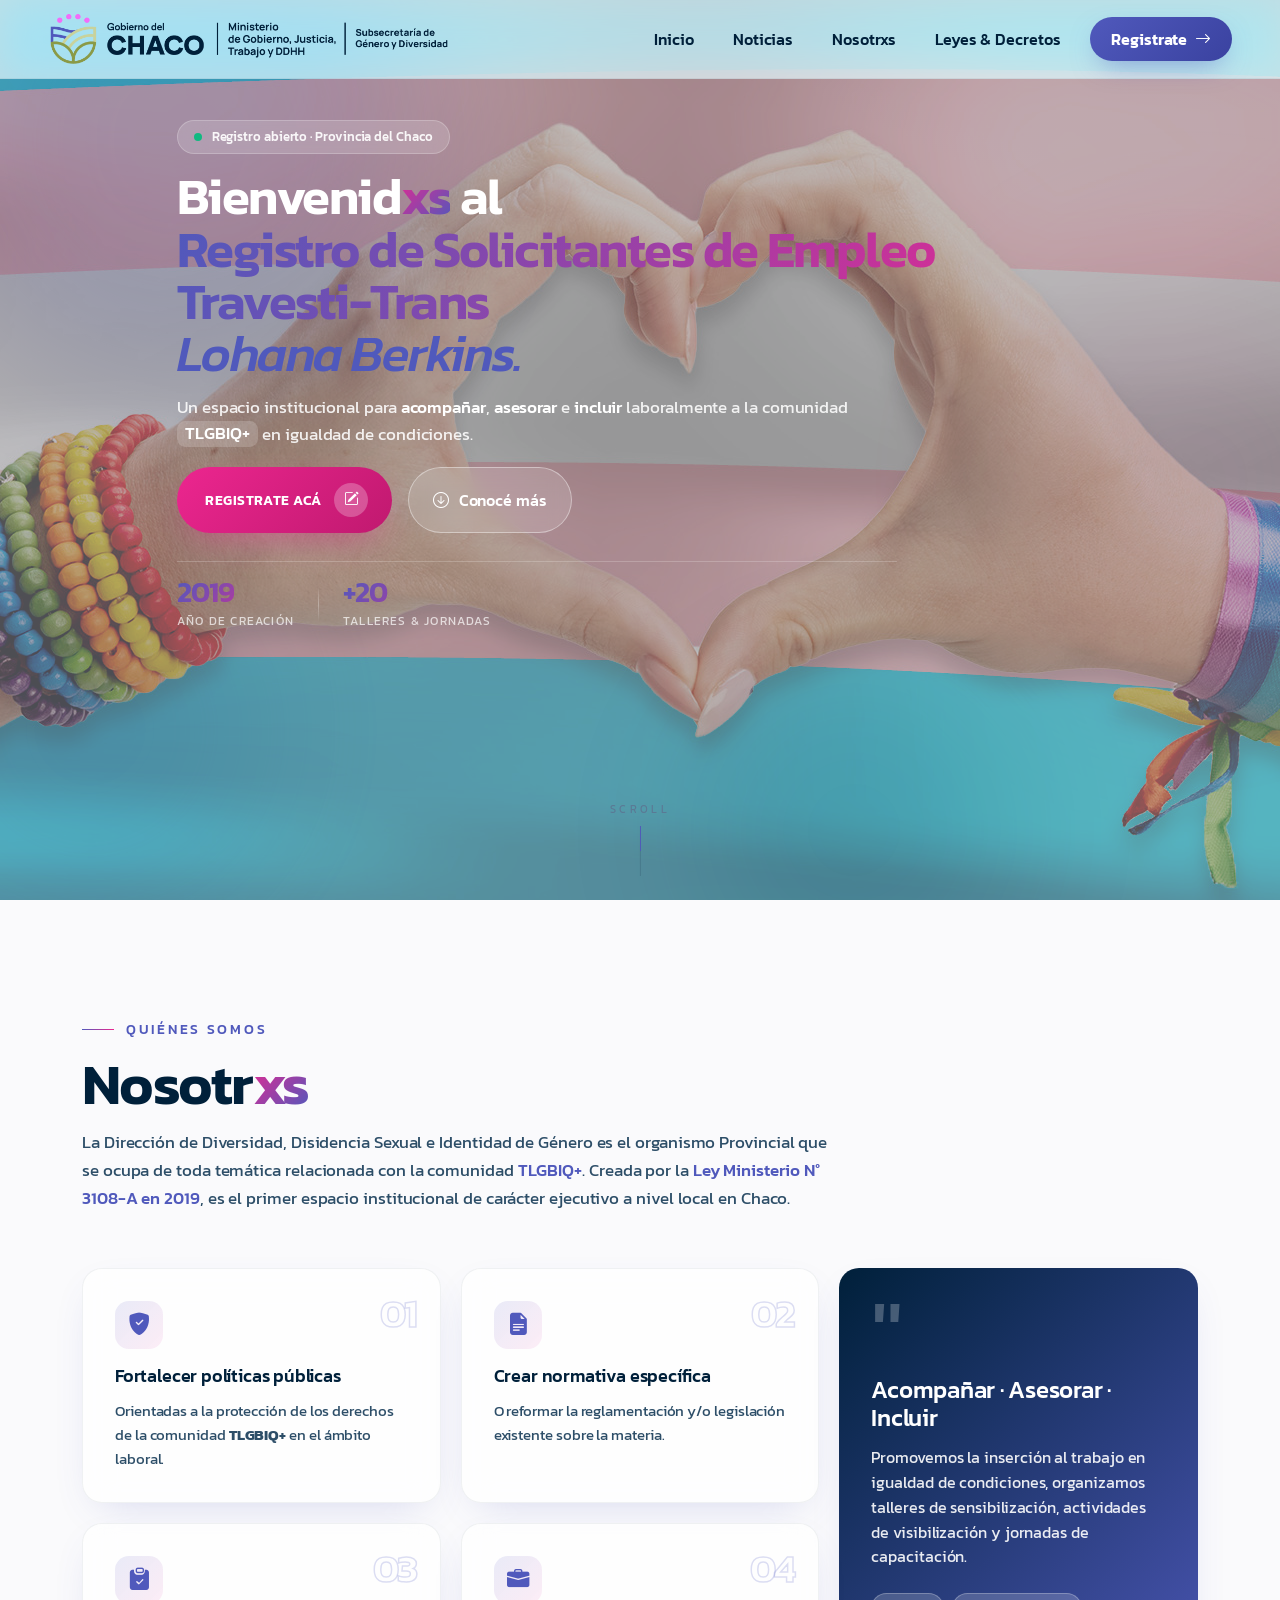
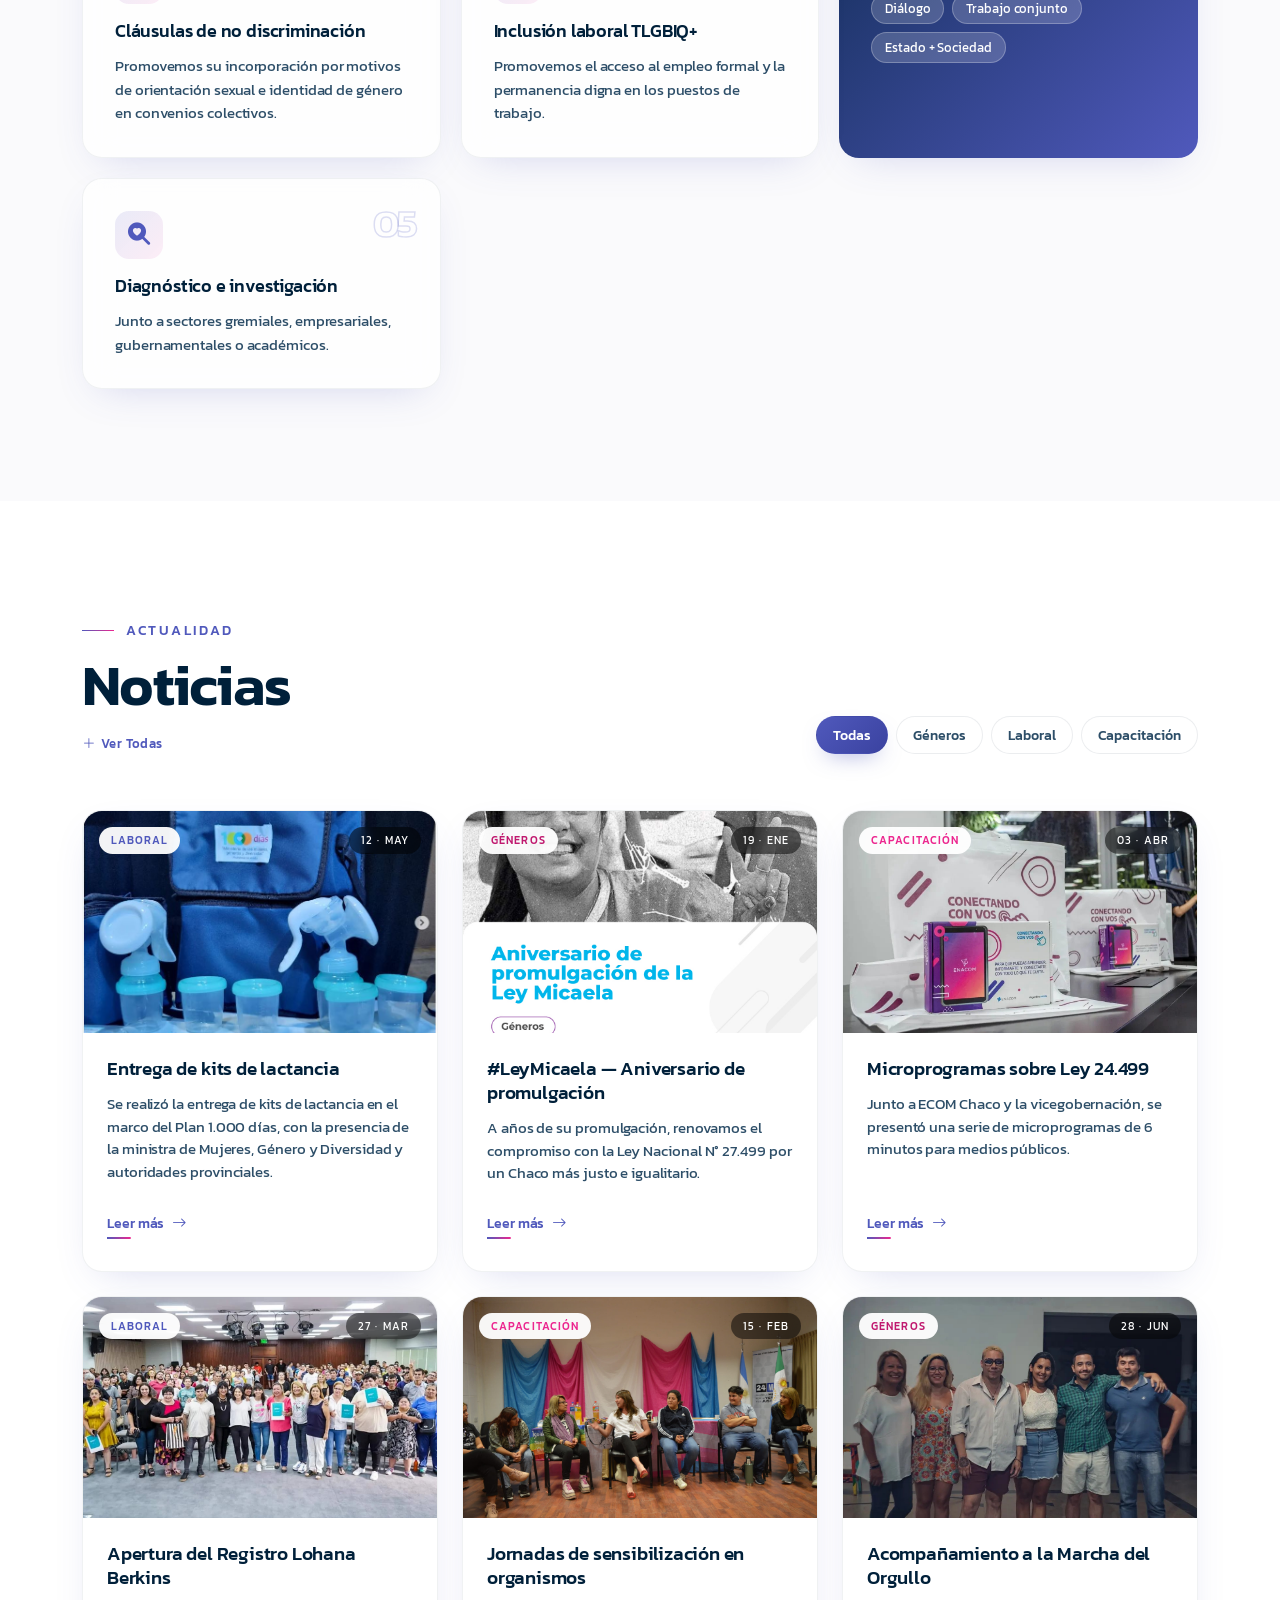
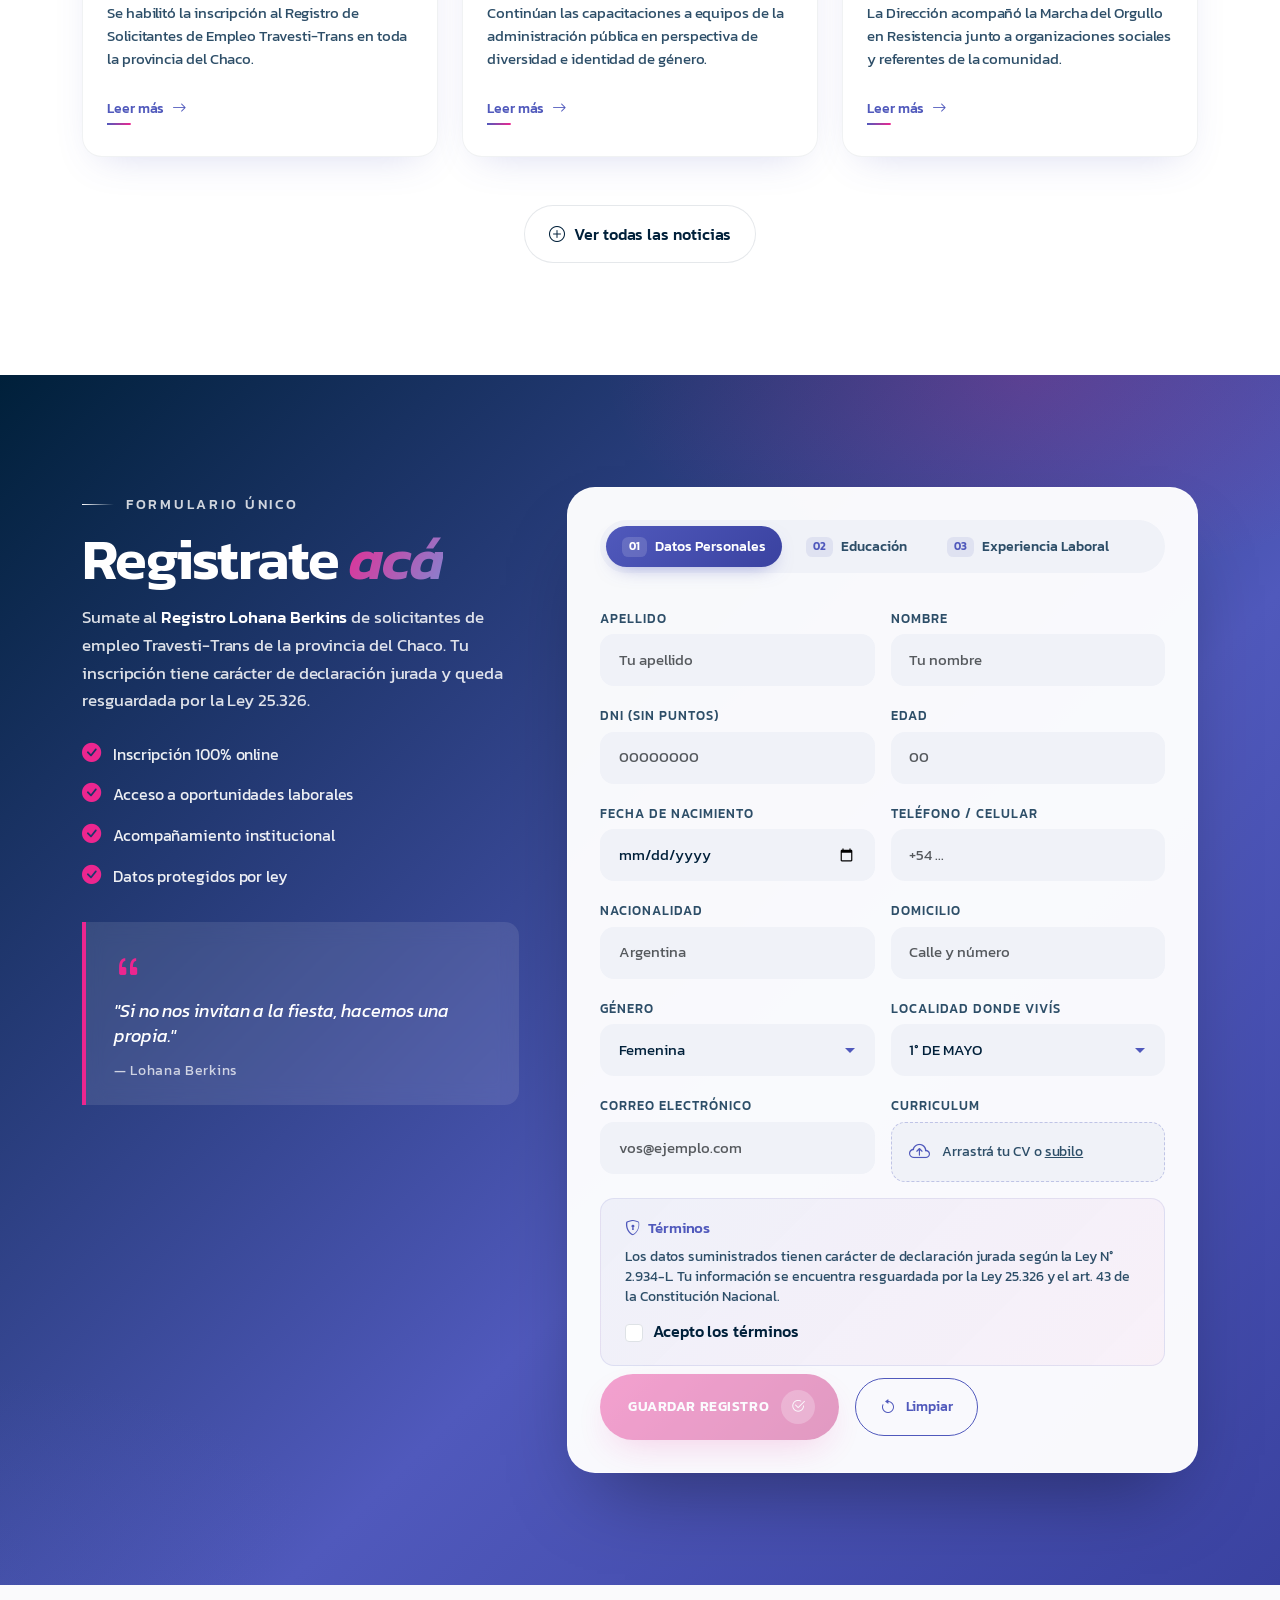
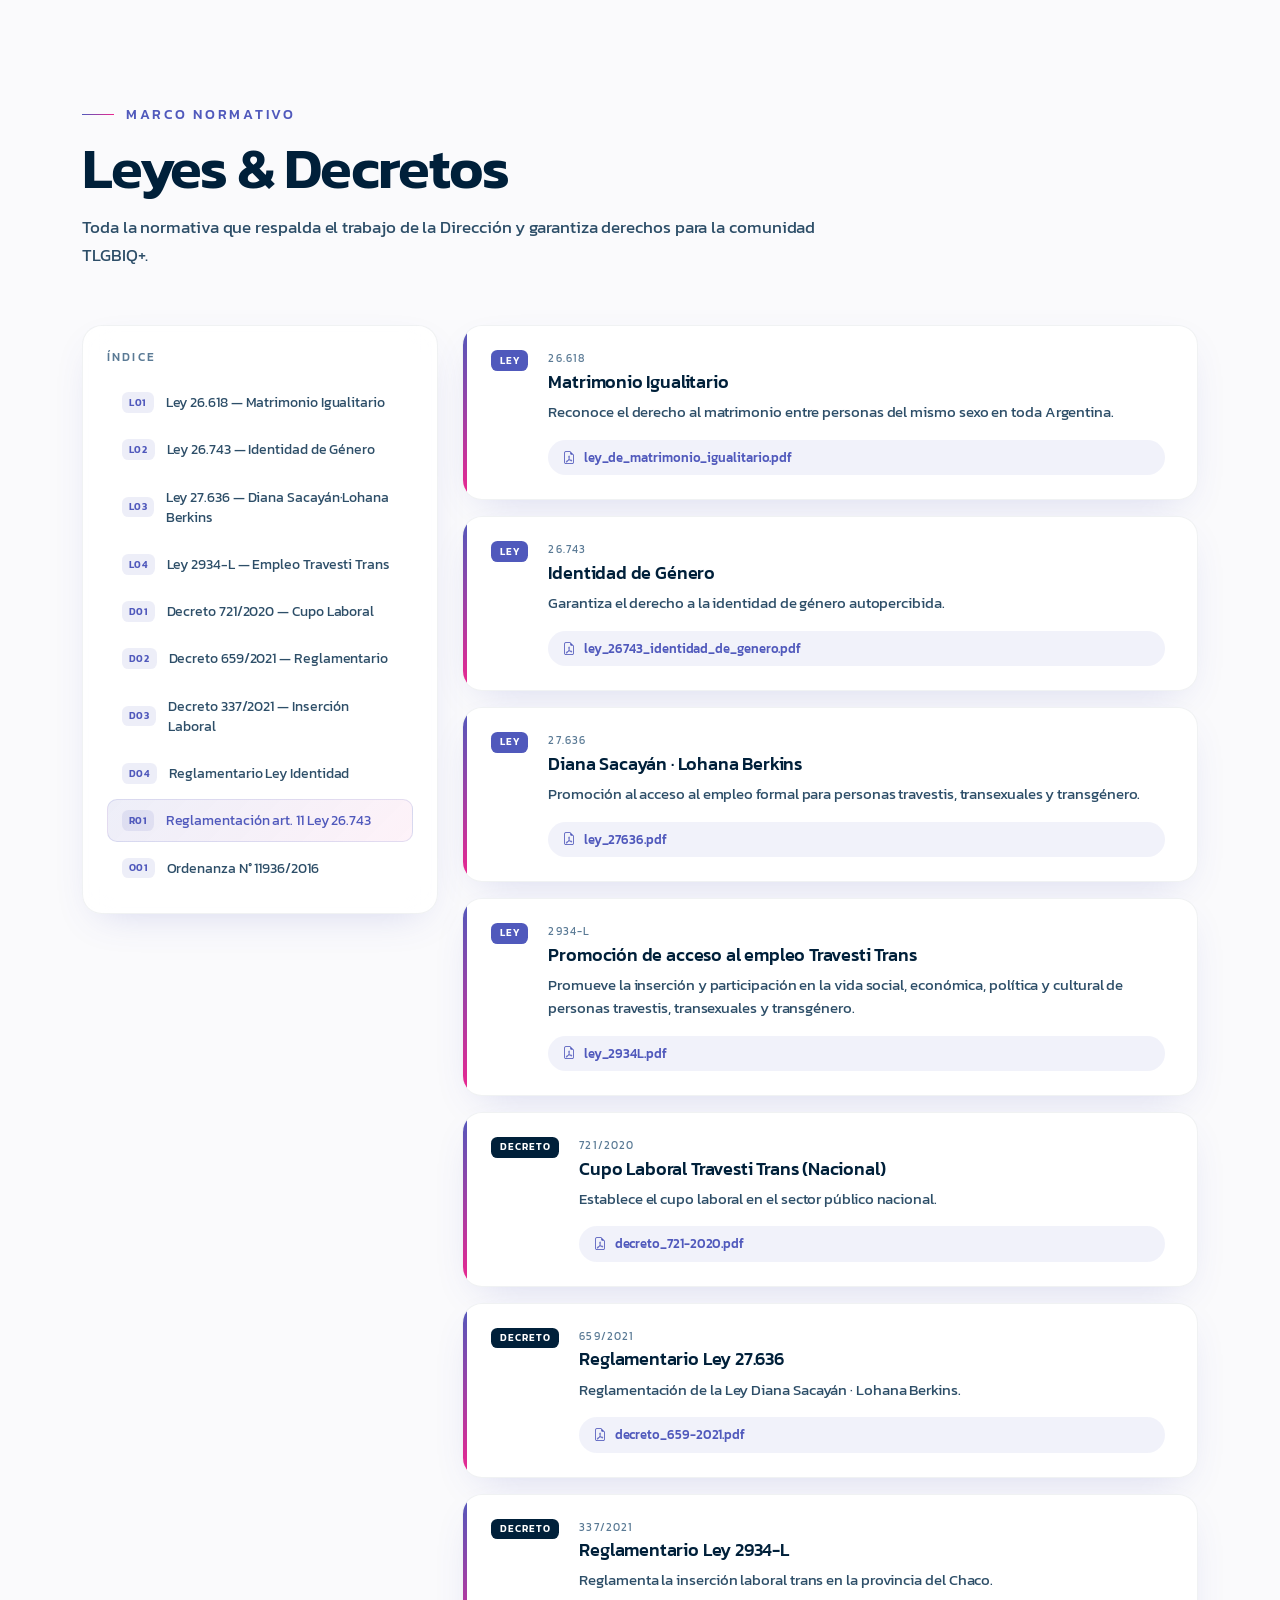
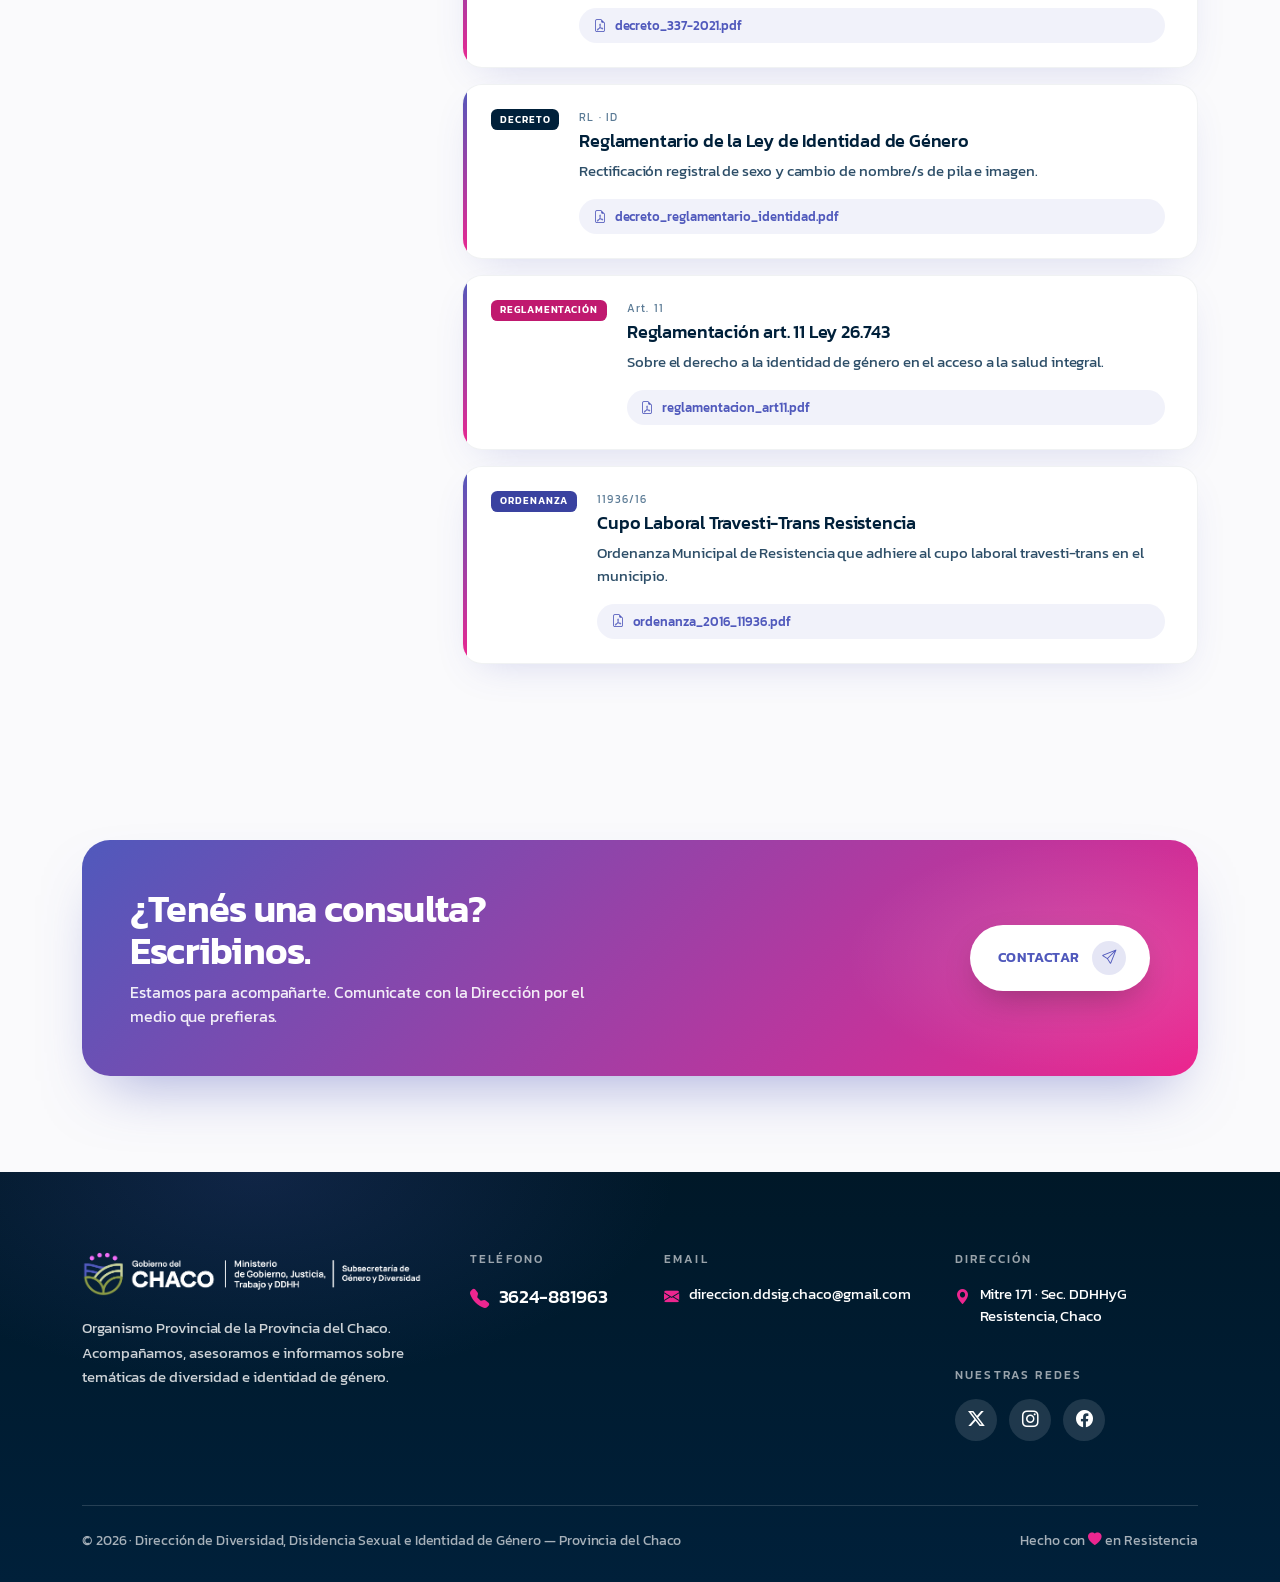
==== index.html @ 0402fdd4 "cambio de nombre de raiz" ====
﻿<!DOCTYPE html>
<html lang="es">
<head>
<meta charset="UTF-8">
<meta name="viewport" content="width=device-width, initial-scale=1.0">
<title>Dirección de Diversidad, Disidencia Sexual e Identidad de Género — Chaco</title>

<!-- Bootstrap 5 -->
<link href="https://cdn.jsdelivr.net/npm/bootstrap@5.3.3/dist/css/bootstrap.min.css" rel="stylesheet">
<!-- Bootstrap Icons -->
<link rel="stylesheet" href="https://cdn.jsdelivr.net/npm/bootstrap-icons@1.11.3/font/bootstrap-icons.css">
<!-- Kanit -->
<link rel="preconnect" href="https://fonts.googleapis.com">
<link rel="preconnect" href="https://fonts.gstatic.com" crossorigin>
<link href="https://fonts.googleapis.com/css2?family=Kanit:wght@400;500;600&display=swap" rel="stylesheet">

<link rel="stylesheet" href="assets/styles.css">
</head>
<body>


<!-- ============ BACKGROUND GRADIENT MESH ============ -->
<div class="bg-mesh" aria-hidden="true">
  <div class="orb orb-1"></div>
  <div class="orb orb-2"></div>
  <div class="orb orb-3"></div>
  <div class="orb orb-4"></div>
</div>

<!-- ============ NAV ============ -->
<nav class="navbar navbar-expand-lg fixed-top nav-glass">
  <div class="container-fluid px-3 px-lg-5">
    <a class="navbar-brand" href="#inicio">
      <img src="img/CHAGO-MIN-SUB.png" alt="Gobierno del Chaco · Subsecretaría de Género y Diversidad" class="navbar-logo">
    </a>

    <button class="navbar-toggler border-0" type="button" data-bs-toggle="collapse" data-bs-target="#navMain">
      <i class="bi bi-list fs-3"></i>
    </button>

    <div class="collapse navbar-collapse" id="navMain">
      <ul class="navbar-nav ms-auto align-items-lg-center gap-lg-1">
        <li class="nav-item"><a class="nav-link nav-pill" href="#inicio">Inicio</a></li>
        <li class="nav-item"><a class="nav-link nav-pill" href="#noticias">Noticias</a></li>
        <li class="nav-item"><a class="nav-link nav-pill" href="#nosotrxs">Nosotrxs</a></li>
        <li class="nav-item"><a class="nav-link nav-pill" href="#leyes">Leyes &amp; Decretos</a></li>
        <li class="nav-item ms-lg-2">
          <a class="nav-cta" href="#registrate">
            <span>Registrate</span>
            <i class="bi bi-arrow-right"></i>
          </a>
        </li>
      </ul>
    </div>
  </div>
</nav>

<!-- ============ HERO ============ -->
<header id="inicio" class="hero">
  <!-- Imagen de fondo -->
  <img class="hero-bg-img" src="img/encabezado.jpg" alt="" aria-hidden="true">

  <!--
  <div class="hero-stripes" aria-hidden="true">
    <span class="stripe s1"></span>
    <span class="stripe s2"></span>
    <span class="stripe s3"></span>
    <span class="stripe s4"></span>
    <span class="stripe s5"></span>
  </div>
  -->

  <div class="container hero-inner">
    <div class="row">
      <div class="col-12 col-lg-10 mx-auto hero-text-col">
        <div class="hero-pill" data-reveal>
          <span class="pulse-dot"></span>
          Registro abierto · Provincia del Chaco
        </div>
        <h1 class="hero-title" data-reveal data-reveal-delay="80">
          Bienvenid<span class="x-letter">xs</span> al
          <span class="title-grad">Registro de Solicitantes de Empleo<br>Travesti-Trans</span>
          <span class="title-name">Lohana Berkins.</span>
        </h1>
        <p class="hero-sub" data-reveal data-reveal-delay="160">
          Un espacio institucional para <strong>acompañar</strong>, <strong>asesorar</strong> e <strong>incluir</strong>
          laboralmente a la comunidad <span class="tlgbiq">TLGBIQ+</span> en igualdad de condiciones.
        </p>
        <div class="hero-actions" data-reveal data-reveal-delay="240">
          <a href="#registrate" class="btn-primary-2026">
            <span class="btn-label">REGISTRATE ACÁ</span>
            <span class="btn-icon"><i class="bi bi-pencil-square"></i></span>
            <span class="btn-shine"></span>
          </a>
          <a href="#nosotrxs" class="btn-ghost-2026">
            <i class="bi bi-arrow-down-circle"></i>
            Conocé más
          </a>
        </div>

        <div class="hero-stats" data-reveal data-reveal-delay="320">
          <div class="stat">
            <span class="stat-num" data-count="2019">0</span>
            <span class="stat-label">Año de creación</span>
          </div>
          <div class="stat-divider"></div>
          <div class="stat">
            <span class="stat-num">+<span data-count="20">0</span></span>
            <span class="stat-label">Talleres &amp; jornadas</span>
          </div>
        </div>
      </div>

      <!--
      <div class="col-lg-5">
        <div class="hero-visual">
          ...objeto flotante comentado...
        </div>
      </div>
      -->
    </div>
  </div>

  <div class="hero-scroll-hint" aria-hidden="true">
    <span>scroll</span>
    <div class="scroll-bar"><span></span></div>
  </div>
</header>

<!-- ============ NOSOTRXS ============ -->
<section id="nosotrxs" class="section section-nosotrxs">
  <div class="container">
    <div class="section-head" data-reveal>
      <span class="section-eyebrow"><span class="eyebrow-line"></span>Quiénes somos</span>
      <h2 class="section-title">
        Nosotr<span class="x-letter">xs</span>
      </h2>
      <p class="section-lead">
        La Dirección de Diversidad, Disidencia Sexual e Identidad de Género es el organismo Provincial
        que se ocupa de toda temática relacionada con la comunidad <strong>TLGBIQ+</strong>.
        Creada por la <strong>Ley Ministerio N° 3108-A en 2019</strong>, es el primer espacio
        institucional de carácter ejecutivo a nivel local en Chaco.
      </p>
    </div>

    <!-- Bento grid -->
    <div class="bento-grid">
      <article class="bento bento-a" data-reveal>
        <div class="bento-icon"><i class="bi bi-shield-fill-check"></i></div>
        <h3>Fortalecer políticas públicas</h3>
        <p>Orientadas a la protección de los derechos de la comunidad <strong>TLGBIQ+</strong> en el ámbito laboral.</p>
        <span class="bento-num">01</span>
      </article>

      <article class="bento bento-b" data-reveal data-reveal-delay="80">
        <div class="bento-icon"><i class="bi bi-file-earmark-text-fill"></i></div>
        <h3>Crear normativa específica</h3>
        <p>O reformar la reglamentación y/o legislación existente sobre la materia.</p>
        <span class="bento-num">02</span>
      </article>

      <article class="bento bento-c bento-feature" data-reveal data-reveal-delay="160">
        <div class="bento-quote-mark">"</div>
        <h3>Acompañar · Asesorar · Incluir</h3>
        <p>
          Promovemos la inserción al trabajo en igualdad de condiciones,
          organizamos talleres de sensibilización, actividades de visibilización
          y jornadas de capacitación.
        </p>
        <div class="feature-tags">
          <span>Diálogo</span><span>Trabajo conjunto</span><span>Estado + Sociedad</span>
        </div>
      </article>

      <article class="bento bento-d" data-reveal data-reveal-delay="240">
        <div class="bento-icon"><i class="bi bi-clipboard-check-fill"></i></div>
        <h3>Cláusulas de no discriminación</h3>
        <p>Promovemos su incorporación por motivos de orientación sexual e identidad de género en convenios colectivos.</p>
        <span class="bento-num">03</span>
      </article>

      <article class="bento bento-e" data-reveal data-reveal-delay="320">
        <div class="bento-icon"><i class="bi bi-briefcase-fill"></i></div>
        <h3>Inclusión laboral TLGBIQ+</h3>
        <p>Promovemos el acceso al empleo formal y la permanencia digna en los puestos de trabajo.</p>
        <span class="bento-num">04</span>
      </article>

      <article class="bento bento-f" data-reveal data-reveal-delay="400">
        <div class="bento-icon"><i class="bi bi-search-heart-fill"></i></div>
        <h3>Diagnóstico e investigación</h3>
        <p>Junto a sectores gremiales, empresariales, gubernamentales o académicos.</p>
        <span class="bento-num">05</span>
      </article>
    </div>
  </div>
</section>

<!-- ============ NOTICIAS ============ -->
<section id="noticias" class="section section-noticias">
  <div class="container">
    <div class="section-head section-head-row" data-reveal>
      <div>
        <span class="section-eyebrow"><span class="eyebrow-line"></span>Actualidad</span>
        <h2 class="section-title">Noticias</h2>
      <a href="noticias.html" class="ver-todas-link"><i class="bi bi-plus-lg"></i> Ver Todas</a>
      </div>
      <div class="news-filters">
        <button class="chip active" data-filter="all">Todas</button>
        <button class="chip" data-filter="generos">Géneros</button>
        <button class="chip" data-filter="laboral">Laboral</button>
        <button class="chip" data-filter="capacitacion">Capacitación</button>
      </div>
    </div>

    <div class="row g-4 news-grid" id="newsGrid">

      <div class="col-md-6 col-lg-4 news-col" data-cat="laboral" data-reveal>
        <article class="news-card">
          <div class="news-media">
            <img src="img/kit-lactancia.jpg" alt="Entrega de kits de lactancia" class="news-img">
            <span class="news-tag">Laboral</span>
            <span class="news-date">12 · MAY</span>
          </div>
          <div class="news-body">
            <h3 class="news-title">Entrega de kits de lactancia</h3>
            <p class="news-excerpt">
              Se realizó la entrega de kits de lactancia en el marco del Plan 1.000 días, con la presencia
              de la ministra de Mujeres, Género y Diversidad y autoridades provinciales.
            </p>
            <a href="noticia-1.html" class="read-more">
              <span>Leer más</span>
              <i class="bi bi-arrow-right"></i>
            </a>
          </div>
        </article>
      </div>

      <div class="col-md-6 col-lg-4 news-col" data-cat="generos" data-reveal data-reveal-delay="80">
        <article class="news-card">
          <div class="news-media">
            <img src="img/Aniversario-Ley-Micaela.jpg" alt="Aniversario Ley Micaela" class="news-img">
            <span class="news-tag tag-cyan">Géneros</span>
            <span class="news-date">19 · ENE</span>
          </div>
          <div class="news-body">
            <h3 class="news-title">#LeyMicaela — Aniversario de promulgación</h3>
            <p class="news-excerpt">
              A años de su promulgación, renovamos el compromiso con la Ley Nacional N° 27.499
              por un Chaco más justo e igualitario.
            </p>
            <a href="noticia-2.html" class="read-more">
              <span>Leer más</span>
              <i class="bi bi-arrow-right"></i>
            </a>
          </div>
        </article>
      </div>

      <div class="col-md-6 col-lg-4 news-col" data-cat="capacitacion" data-reveal data-reveal-delay="160">
        <article class="news-card">
          <div class="news-media">
            <img src="img/SENDA.jpg" alt="Microprogramas ECOM Chaco" class="news-img">
            <span class="news-tag tag-pink">Capacitación</span>
            <span class="news-date">03 · ABR</span>
          </div>
          <div class="news-body">
            <h3 class="news-title">Microprogramas sobre Ley 24.499</h3>
            <p class="news-excerpt">
              Junto a ECOM Chaco y la vicegobernación, se presentó una serie de microprogramas
              de 6 minutos para medios públicos.
            </p>
            <a href="noticia-3.html" class="read-more">
              <span>Leer más</span>
              <i class="bi bi-arrow-right"></i>
            </a>
          </div>
        </article>
      </div>

      <div class="col-md-6 col-lg-4 news-col" data-cat="laboral" data-reveal>
        <article class="news-card">
          <div class="news-media">
            <img src="img/plan-incentivar-trabajo.jpg" alt="Registro Lohana Berkins" class="news-img">
            <span class="news-tag">Laboral</span>
            <span class="news-date">27 · MAR</span>
          </div>
          <div class="news-body">
            <h3 class="news-title">Apertura del Registro Lohana Berkins</h3>
            <p class="news-excerpt">
              Se habilitó la inscripción al Registro de Solicitantes de Empleo Travesti-Trans
              en toda la provincia del Chaco.
            </p>
            <a href="noticia-4.html" class="read-more">
              <span>Leer más</span>
              <i class="bi bi-arrow-right"></i>
            </a>
          </div>
        </article>
      </div>

      <div class="col-md-6 col-lg-4 news-col" data-cat="capacitacion" data-reveal data-reveal-delay="80">
        <article class="news-card">
          <div class="news-media">
            <img src="img/diversidad-discriminacion.jpg" alt="Jornada de sensibilización" class="news-img">
            <span class="news-tag tag-pink">Capacitación</span>
            <span class="news-date">15 · FEB</span>
          </div>
          <div class="news-body">
            <h3 class="news-title">Jornadas de sensibilización en organismos</h3>
            <p class="news-excerpt">
              Continúan las capacitaciones a equipos de la administración pública en perspectiva
              de diversidad e identidad de género.
            </p>
            <a href="noticia-5.html" class="read-more">
              <span>Leer más</span>
              <i class="bi bi-arrow-right"></i>
            </a>
          </div>
        </article>
      </div>

      <div class="col-md-6 col-lg-4 news-col" data-cat="generos" data-reveal data-reveal-delay="160">
        <article class="news-card">
          <div class="news-media">
            <img src="img/a-los-chongos-que-salve.jpg" alt="Marcha del Orgullo" class="news-img">
            <span class="news-tag tag-cyan">Géneros</span>
            <span class="news-date">28 · JUN</span>
          </div>
          <div class="news-body">
            <h3 class="news-title">Acompañamiento a la Marcha del Orgullo</h3>
            <p class="news-excerpt">
              La Dirección acompañó la Marcha del Orgullo en Resistencia junto a organizaciones
              sociales y referentes de la comunidad.
            </p>
            <a href="noticia-6.html" class="read-more">
              <span>Leer más</span>
              <i class="bi bi-arrow-right"></i>
            </a>
          </div>
        </article>
      </div>

    </div>

    <div class="text-center mt-5" data-reveal>
      <a href="noticias.html" class="btn-ghost-2026 mx-auto"><i class="bi bi-plus-circle"></i> Ver todas las noticias</a>
    </div>
  </div>
</section>

<!-- ============ REGISTRATE ============ -->
<section id="registrate" class="section section-registro">
  <div class="container">
    <div class="row g-5 align-items-start">
      <div class="col-lg-5">
        <div class="registro-intro" data-reveal>
          <span class="section-eyebrow light"><span class="eyebrow-line"></span>Formulario único</span>
          <h2 class="section-title light">Registrate <span class="title-grad-light">acá</span></h2>
          <p class="section-lead light">
            Sumate al <strong>Registro Lohana Berkins</strong> de solicitantes de empleo Travesti-Trans
            de la provincia del Chaco. Tu inscripción tiene carácter de declaración jurada y queda
            resguardada por la Ley 25.326.
          </p>
          <ul class="registro-list">
            <li><i class="bi bi-check-circle-fill"></i> Inscripción 100% online</li>
            <li><i class="bi bi-check-circle-fill"></i> Acceso a oportunidades laborales</li>
            <li><i class="bi bi-check-circle-fill"></i> Acompañamiento institucional</li>
            <li><i class="bi bi-check-circle-fill"></i> Datos protegidos por ley</li>
          </ul>
          <div class="registro-quote">
            <i class="bi bi-quote"></i>
            <p>"Si no nos invitan a la fiesta, hacemos una propia."</p>
            <span>— Lohana Berkins</span>
          </div>
        </div>
      </div>

      <div class="col-lg-7">
        <div class="form-card" data-reveal data-reveal-delay="120">
          <!-- Tabs -->
          <ul class="nav nav-tabs form-tabs" role="tablist">
            <li class="nav-item">
              <button class="nav-link active" data-bs-toggle="tab" data-bs-target="#tab-personal" type="button" role="tab">
                <span class="tab-num">01</span> Datos Personales
              </button>
            </li>
            <li class="nav-item">
              <button class="nav-link" data-bs-toggle="tab" data-bs-target="#tab-edu" type="button" role="tab">
                <span class="tab-num">02</span> Educación
              </button>
            </li>
            <li class="nav-item">
              <button class="nav-link" data-bs-toggle="tab" data-bs-target="#tab-lab" type="button" role="tab">
                <span class="tab-num">03</span> Experiencia Laboral
              </button>
            </li>
          </ul>

          <div class="tab-content">
            <!-- Datos -->
            <div class="tab-pane fade show active" id="tab-personal" role="tabpanel">
              <form class="row g-3">
                <div class="col-md-6">
                  <label class="form-label">Apellido</label>
                  <input type="text" class="form-control form-control-2026" placeholder="Tu apellido">
                </div>
                <div class="col-md-6">
                  <label class="form-label">Nombre</label>
                  <input type="text" class="form-control form-control-2026" placeholder="Tu nombre">
                </div>
                <div class="col-md-6">
                  <label class="form-label">DNI (sin puntos)</label>
                  <input type="text" class="form-control form-control-2026" placeholder="00000000">
                </div>
                <div class="col-md-6">
                  <label class="form-label">Edad</label>
                  <input type="number" class="form-control form-control-2026" placeholder="00">
                </div>
                <div class="col-md-6">
                  <label class="form-label">Fecha de nacimiento</label>
                  <input type="date" class="form-control form-control-2026">
                </div>
                <div class="col-md-6">
                  <label class="form-label">Teléfono / Celular</label>
                  <input type="tel" class="form-control form-control-2026" placeholder="+54 ...">
                </div>
                <div class="col-md-6">
                  <label class="form-label">Nacionalidad</label>
                  <input type="text" class="form-control form-control-2026" placeholder="Argentina">
                </div>
                <div class="col-md-6">
                  <label class="form-label">Domicilio</label>
                  <input type="text" class="form-control form-control-2026" placeholder="Calle y número">
                </div>
                <div class="col-md-6">
                  <label class="form-label">Género</label>
                  <select class="form-select form-control-2026">
                    <option>Femenina</option>
                    <option>Masculino</option>
                    <option>No binarie</option>
                    <option>Travesti</option>
                    <option>Trans</option>
                    <option>Otro</option>
                  </select>
                </div>
                <div class="col-md-6">
                  <label class="form-label">Localidad donde vivís</label>
                  <select class="form-select form-control-2026">
                    <option>1° DE MAYO</option>
                    <option>RESISTENCIA</option>
                    <option>BARRANQUERAS</option>
                    <option>SÁENZ PEÑA</option>
                    <option>VILLA ÁNGELA</option>
                  </select>
                </div>
                <div class="col-md-6">
                  <label class="form-label">Correo electrónico</label>
                  <input type="email" class="form-control form-control-2026" placeholder="vos@ejemplo.com">
                </div>
                <div class="col-md-6">
                  <label class="form-label">Curriculum</label>
                  <label class="file-drop">
                    <i class="bi bi-cloud-arrow-up"></i>
                    <span>Arrastrá tu CV o <u>subilo</u></span>
                    <input type="file" hidden>
                  </label>
                </div>

                <div class="col-12">
                  <div class="terms-box">
                    <h5><i class="bi bi-shield-lock"></i> Términos</h5>
                    <p>
                      Los datos suministrados tienen carácter de declaración jurada según la Ley N° 2.934-L.
                      Tu información se encuentra resguardada por la Ley 25.326 y el art. 43 de la Constitución Nacional.
                    </p>
                    <label class="form-check terms-check">
                      <input class="form-check-input" type="checkbox" id="termsCheckbox">
                      <span>Acepto los términos</span>
                    </label>
                  </div>
                </div>

                <div class="col-12 d-flex gap-3 flex-wrap form-actions-row mt-2">
                  <button type="button" class="btn-primary-2026 btn-guardar-form" disabled>
                    <span class="btn-label">Guardar registro</span>
                    <span class="btn-icon"><i class="bi bi-check2-circle"></i></span>
                    <span class="btn-shine"></span>
                  </button>
                  <button type="button" class="btn-clear-form btn-clear-tab">
                    <i class="bi bi-arrow-counterclockwise"></i>
                    Limpiar
                  </button>
                </div>
              </form>
            </div>

            <!-- Educación -->
            <div class="tab-pane fade" id="tab-edu" role="tabpanel">
              <form class="row g-3" id="formEdu">
                <div class="col-md-6">
                  <label class="form-label">Nivel educativo</label>
                  <select class="form-select form-control-2026">
                    <option value="">Seleccioná un nivel...</option>
                    <option>Primario</option>
                    <option>Secundario</option>
                    <option>Terciario</option>
                    <option>Universitario</option>
                  </select>
                </div>
                <div class="col-md-6">
                  <label class="form-label">Estado</label>
                  <select class="form-select form-control-2026" id="eduEstadoSelect">
                    <option value="">Seleccioná un estado...</option>
                    <option value="completo">Completo</option>
                    <option value="incompleto">Incompleto</option>
                    <option value="en-curso">En curso</option>
                  </select>
                </div>
                <div class="col-md-6 cond-field" id="condGradoIncompleto" style="display:none">
                  <label class="form-label">Hasta que grado/año llegó</label>
                  <input class="form-control form-control-2026" placeholder="Ej: 3° año secundario">
                </div>
                <div class="col-md-6 cond-field" id="condGradoEnCurso" style="display:none">
                  <label class="form-label">Grado/Año que está cursando</label>
                  <input class="form-control form-control-2026" placeholder="Ej: 2° año">
                </div>
                <div class="col-12">
                  <label class="form-label">Institución</label>
                  <input class="form-control form-control-2026" placeholder="Nombre del establecimiento">
                </div>

                <div class="col-12">
                  <label class="form-label">Cursos / Talleres realizados <span class="label-hint">Seleccioná uno a uno del desplegable</span></label>
                  <div class="multiselect-wrap">
                    <select class="form-select form-control-2026 multiselect-trigger">
                      <option value="">+ Agregar curso...</option>
                      <option value="artes">Artes</option>
                      <option value="estetica">Estética y Cuidado corporal</option>
                      <option value="idiomas">Idiomas</option>
                      <option value="gastronomia">Gastronomía</option>
                      <option value="huertas">Huertas, cultivos, cría de ganado</option>
                      <option value="eventos">Producción y organización de eventos</option>
                      <option value="comunicacion">Comunicación y Publicidad</option>
                      <option value="oficios">Oficios (pintura, albañilería, electricidad, costura)</option>
                      <option value="salud-com">Promoción de salud comunitaria, primeros auxilios</option>
                      <option value="ddhh">Derechos Humanos y diversidad</option>
                    </select>
                    <div class="tag-pool"></div>
                  </div>
                </div>

                <div class="col-12">
                  <div class="field-group">
                    <label class="form-label">¿Otros conocimientos?</label>
                    <div class="si-no-group" data-reveals="otrosConocBox">
                      <label class="si-no-opt"><input type="radio" name="otrosConoc" value="si"><span>Sí</span></label>
                      <label class="si-no-opt"><input type="radio" name="otrosConoc" value="no"><span>No</span></label>
                    </div>
                    <div class="cond-field mt-2" id="otrosConocBox" style="display:none">
                      <textarea class="form-control form-control-2026" rows="3" placeholder="Escribí acá otros cursos o conocimientos" style="font-style:italic"></textarea>
                    </div>
                  </div>
                </div>

                <div class="col-12">
                  <div class="field-group">
                    <label class="form-label">¿Le interesaría participar de algún programa de capacitación laboral/acceso al empleo?</label>
                    <div class="si-no-group">
                      <label class="si-no-opt"><input type="radio" name="intCapacitacion" value="si"><span>Sí</span></label>
                      <label class="si-no-opt"><input type="radio" name="intCapacitacion" value="no"><span>No</span></label>
                    </div>
                  </div>
                </div>

                <div class="col-12">
                  <label class="form-label">Cursos/Conocimientos de Informática <span class="label-hint">Seleccioná uno a uno del desplegable</span></label>
                  <div class="multiselect-wrap">
                    <select class="form-select form-control-2026 multiselect-trigger">
                      <option value="">+ Agregar conocimiento...</option>
                      <option value="word">Word o similar</option>
                      <option value="excel">Excel o similar</option>
                      <option value="ppt">PowerPoint o similar</option>
                      <option value="redes">Producción de contenidos para Redes Sociales</option>
                      <option value="diseno">Programas de Diseño (AutoCad, PhotoShop, otro)</option>
                      <option value="navegadores">Navegadores (Chrome, Firefox, Explorer)</option>
                      <option value="email-inf">Correo electrónico</option>
                      <option value="ninguno" data-exclusive="true">No poseo conocimientos en informática</option>
                    </select>
                    <div class="tag-pool"></div>
                  </div>
                </div>

                <div class="col-12 d-flex gap-3 flex-wrap form-actions-row mt-2">
                  <button type="button" class="btn-primary-2026 btn-guardar-form" disabled>
                    <span class="btn-label">Guardar registro</span>
                    <span class="btn-icon"><i class="bi bi-check2-circle"></i></span>
                    <span class="btn-shine"></span>
                  </button>
                  <button type="button" class="btn-clear-form btn-clear-tab">
                    <i class="bi bi-arrow-counterclockwise"></i>
                    Limpiar
                  </button>
                </div>
              </form>
            </div>

            <!-- Laboral -->
            <div class="tab-pane fade" id="tab-lab" role="tabpanel">
              <form class="row g-3" id="formLab">

                <div class="col-12">
                  <h6 class="form-section-title">Ocupación Actual</h6>
                </div>

                <div class="col-12">
                  <div class="ocupacion-item">
                    <label class="form-label mb-2">Actualmente, ¿Realiza actividades por las que obtiene dinero?</label>
                    <div class="si-no-group">
                      <label class="si-no-opt"><input type="radio" name="actDinero" value="si"><span>Sí</span></label>
                      <label class="si-no-opt"><input type="radio" name="actDinero" value="no"><span>No</span></label>
                    </div>
                  </div>
                </div>

                <div class="col-12">
                  <div class="ocupacion-item">
                    <label class="form-label mb-2">Actualmente, ¿Realiza actividades o capacitación laboral/acceso al empleo?</label>
                    <div class="si-no-group">
                      <label class="si-no-opt"><input type="radio" name="actCapLab" value="si"><span>Sí</span></label>
                      <label class="si-no-opt"><input type="radio" name="actCapLab" value="no"><span>No</span></label>
                    </div>
                  </div>
                </div>

                <div class="col-12">
                  <div class="ocupacion-item">
                    <label class="form-label mb-2">¿Es parte de algún programa o recibe una prestación/asignación estatal?</label>
                    <div class="si-no-group">
                      <label class="si-no-opt"><input type="radio" name="prestacion" value="si"><span>Sí</span></label>
                      <label class="si-no-opt"><input type="radio" name="prestacion" value="no"><span>No</span></label>
                    </div>
                  </div>
                </div>

                <div class="col-12">
                  <div class="form-note">
                    <i class="bi bi-info-circle-fill"></i>
                    Recibir una prestación no impide la inscripción al registro
                  </div>
                </div>

                <div class="col-12">
                  <label class="form-label">Área del Sector Público Provincial donde le gustaría trabajar</label>
                  <select class="form-select form-control-2026">
                    <option value="">Seleccioná un área...</option>
                    <option>Arte y Cultura</option>
                    <option>Asuntos Jurídicos / Ciencia y tecnología</option>
                    <option>Comunicación y Relaciones Institucionales</option>
                    <option>Defensa o Seguridad</option>
                    <option>Derechos Humanos y Géneros</option>
                    <option>Desarrollo Social</option>
                    <option>Territorial y Hábitat</option>
                    <option>Economía/Educación</option>
                    <option>Mantenimiento, Limpieza y Servicios Generales</option>
                    <option>Salud</option>
                    <option>Turismo/Deporte</option>
                  </select>
                </div>

                <div class="col-12">
                  <label class="form-label">Capacidades y Actitudes <span class="label-hint">Seleccioná una a una del desplegable</span></label>
                  <div class="multiselect-wrap">
                    <select class="form-select form-control-2026 multiselect-trigger">
                      <option value="">+ Agregar capacidad o actitud...</option>
                      <option value="c01">Tengo compromiso con mis tareas</option>
                      <option value="c02">Me gusta trabajar con tecnología/herramientas digitales</option>
                      <option value="c03">Soy una persona organizada</option>
                      <option value="c04">Soy capaz de realizar tareas y funciones según los objetivos que me propongan</option>
                      <option value="c05">Puedo analizar situaciones de manera crítica</option>
                      <option value="c06">Me gusta escuchar a los demás; Tengo habilidad para las comunicaciones</option>
                      <option value="c07">Me gusta aprender siempre</option>
                      <option value="c08">Soy una persona creativa</option>
                      <option value="c09">Tengo mucha iniciativa</option>
                      <option value="c10">Me gusta trabajar en equipo y colaborar</option>
                      <option value="c11">Soy capaz de adaptarme a distintas situaciones entornos y personas</option>
                      <option value="c12">Suelo relacionarme con otras personas de manera cordial, respetuosa y con compañerismo</option>
                      <option value="c13">Soy resolutivx/resuelvo problemas</option>
                      <option value="c14">Puedo pensar más allá del presente, anticipándome a problemas y establecer metas futuras</option>
                      <option value="c15">Soy capaz de guiar personas y equipos de trabajo</option>
                      <option value="c16">Me gusta tener objetivos y planificarlos para poder cumplirlos. Me pongo plazos y priorizo lo más importante</option>
                      <option value="c17">Me gusta ayudar a las personas a conseguir lo mejor de sí</option>
                      <option value="c18">Soy capaz de trabajar de manera eficiente en situaciones de exigencia, desacuerdo y/o diversidad</option>
                      <option value="c19">Soy capaz de tomar decisiones adecuadas en diversas circunstancias</option>
                      <option value="c20">Me considero resiliente, capaz de superar dificultades</option>
                    </select>
                    <div class="tag-pool"></div>
                  </div>
                </div>

                <div class="col-12">
                  <label class="form-label">Experiencia Laboral <span class="label-hint">Seleccioná una a una del desplegable</span></label>
                  <div class="multiselect-wrap">
                    <select class="form-select form-control-2026 multiselect-trigger" id="expLaboralSelect">
                      <option value="">+ Agregar experiencia...</option>
                      <option value="e01">Actividades Artísticas - Música o Teatro</option>
                      <option value="e02">Artes Plásticas</option>
                      <option value="e03">Otras actividades artísticas</option>
                      <option value="e04">Albañilería, Electricidad y Mantenimiento</option>
                      <option value="e05">Atención al público</option>
                      <option value="e06">Cocina y Comedores</option>
                      <option value="e07">Cooperativas, Trabajo territorial y Redes comunitarias</option>
                      <option value="e08">Cría de ganado, siembra y cosechas</option>
                      <option value="e09">Cuidado de personas (mayores o niñxs)</option>
                      <option value="e10">Cuidado de mascotas</option>
                      <option value="e11">Educación y capacitación</option>
                      <option value="e12">Empleadx domésticx, Maestranza</option>
                      <option value="e13">Empleadx en fábrica</option>
                      <option value="e14">Estética y Cuidado corporal</option>
                      <option value="e15">Experiencias contables</option>
                      <option value="e16">Experiencias jurídicas</option>
                      <option value="e17">Fotografía, producciones audiovisuales</option>
                      <option value="e18">Gestión y organización de eventos</option>
                      <option value="e19">Indumentaria, Costura y Confección</option>
                      <option value="e20">Limpieza y Mantenimiento</option>
                      <option value="e21">Medios de comunicación (radio, tv, locución, etc.)</option>
                      <option value="e22">Peluqueria</option>
                      <option value="e23">Promoción en género y derechos LGBTI+</option>
                      <option value="e24">Salud</option>
                      <option value="e25">Tareas administrativas</option>
                      <option value="e26">Transporte, Traslados y Logística</option>
                      <option value="e27">Turismo</option>
                      <option value="e28">Venta directa (comercios, ferias, venta ambulante, Telemarketer)</option>
                      <option value="sin-exp" data-exclusive="true">Sin Experiencia Laboral</option>
                      <option value="otra-exp" data-open-text="true">Otra Experiencia Laboral</option>
                    </select>
                    <div class="tag-pool"></div>
                    <div class="cond-field mt-2" id="otraExpInput" style="display:none">
                      <div class="d-flex gap-2">
                        <input class="form-control form-control-2026 flex-grow-1" id="otraExpText" placeholder="Describí tu experiencia laboral">
                        <button type="button" class="btn-add-tag" id="btnAddOtraExp" aria-label="Agregar">
                          <i class="bi bi-plus-lg"></i>
                        </button>
                      </div>
                    </div>
                  </div>
                </div>

                <div class="col-12 d-flex gap-3 flex-wrap form-actions-row mt-2">
                  <button type="button" class="btn-primary-2026 btn-guardar-form" disabled>
                    <span class="btn-label">Guardar registro</span>
                    <span class="btn-icon"><i class="bi bi-check2-circle"></i></span>
                    <span class="btn-shine"></span>
                  </button>
                  <button type="button" class="btn-clear-form btn-clear-tab">
                    <i class="bi bi-arrow-counterclockwise"></i>
                    Limpiar
                  </button>
                </div>
              </form>
            </div>
          </div>
        </div>
      </div>
    </div>
  </div>
</section>

<!-- ============ LEYES Y DECRETOS ============ -->
<section id="leyes" class="section section-leyes">
  <div class="container">
    <div class="section-head" data-reveal>
      <span class="section-eyebrow"><span class="eyebrow-line"></span>Marco normativo</span>
      <h2 class="section-title">Leyes &amp; Decretos</h2>
      <p class="section-lead">
        Toda la normativa que respalda el trabajo de la Dirección y garantiza derechos para la comunidad TLGBIQ+.
      </p>
    </div>

    <div class="row g-4">
      <div class="col-lg-4">
        <div class="leyes-sidebar" data-reveal>
          <h3 class="sidebar-title">Índice</h3>
          <ul class="leyes-index">
            <li><a href="#l1" class="active"><span>L01</span> Ley 26.618 — Matrimonio Igualitario</a></li>
            <li><a href="#l2"><span>L02</span> Ley 26.743 — Identidad de Género</a></li>
            <li><a href="#l3"><span>L03</span> Ley 27.636 — Diana Sacayán·Lohana Berkins</a></li>
            <li><a href="#l4"><span>L04</span> Ley 2934-L — Empleo Travesti Trans</a></li>
            <li><a href="#l5"><span>D01</span> Decreto 721/2020 — Cupo Laboral</a></li>
            <li><a href="#l6"><span>D02</span> Decreto 659/2021 — Reglamentario</a></li>
            <li><a href="#l7"><span>D03</span> Decreto 337/2021 — Inserción Laboral</a></li>
            <li><a href="#l8"><span>D04</span> Reglamentario Ley Identidad</a></li>
            <li><a href="#l9"><span>R01</span> Reglamentación art. 11 Ley 26.743</a></li>
            <li><a href="#l10"><span>O01</span> Ordenanza N° 11936/2016</a></li>
          </ul>
        </div>
      </div>

      <div class="col-lg-8">
        <div class="leyes-list" data-reveal data-reveal-delay="120">

          <article class="ley-card" id="l1">
            <div class="ley-tag">Ley</div>
            <div class="ley-num">26.618</div>
            <h3>Matrimonio Igualitario</h3>
            <p>Reconoce el derecho al matrimonio entre personas del mismo sexo en toda Argentina.</p>
            <a href="#" class="ley-link"><i class="bi bi-file-earmark-pdf"></i> ley_de_matrimonio_igualitario.pdf</a>
          </article>

          <article class="ley-card" id="l2">
            <div class="ley-tag">Ley</div>
            <div class="ley-num">26.743</div>
            <h3>Identidad de Género</h3>
            <p>Garantiza el derecho a la identidad de género autopercibida.</p>
            <a href="#" class="ley-link"><i class="bi bi-file-earmark-pdf"></i> ley_26743_identidad_de_genero.pdf</a>
          </article>

          <article class="ley-card" id="l3">
            <div class="ley-tag">Ley</div>
            <div class="ley-num">27.636</div>
            <h3>Diana Sacayán · Lohana Berkins</h3>
            <p>Promoción al acceso al empleo formal para personas travestis, transexuales y transgénero.</p>
            <a href="#" class="ley-link"><i class="bi bi-file-earmark-pdf"></i> ley_27636.pdf</a>
          </article>

          <article class="ley-card" id="l4">
            <div class="ley-tag">Ley</div>
            <div class="ley-num">2934-L</div>
            <h3>Promoción de acceso al empleo Travesti Trans</h3>
            <p>Promueve la inserción y participación en la vida social, económica, política y cultural de personas travestis, transexuales y transgénero.</p>
            <a href="#" class="ley-link"><i class="bi bi-file-earmark-pdf"></i> ley_2934L.pdf</a>
          </article>

          <article class="ley-card" id="l5">
            <div class="ley-tag dec">Decreto</div>
            <div class="ley-num">721/2020</div>
            <h3>Cupo Laboral Travesti Trans (Nacional)</h3>
            <p>Establece el cupo laboral en el sector público nacional.</p>
            <a href="#" class="ley-link"><i class="bi bi-file-earmark-pdf"></i> decreto_721-2020.pdf</a>
          </article>

          <article class="ley-card" id="l6">
            <div class="ley-tag dec">Decreto</div>
            <div class="ley-num">659/2021</div>
            <h3>Reglamentario Ley 27.636</h3>
            <p>Reglamentación de la Ley Diana Sacayán · Lohana Berkins.</p>
            <a href="#" class="ley-link"><i class="bi bi-file-earmark-pdf"></i> decreto_659-2021.pdf</a>
          </article>

          <article class="ley-card" id="l7">
            <div class="ley-tag dec">Decreto</div>
            <div class="ley-num">337/2021</div>
            <h3>Reglamentario Ley 2934-L</h3>
            <p>Reglamenta la inserción laboral trans en la provincia del Chaco.</p>
            <a href="#" class="ley-link"><i class="bi bi-file-earmark-pdf"></i> decreto_337-2021.pdf</a>
          </article>

          <article class="ley-card" id="l8">
            <div class="ley-tag dec">Decreto</div>
            <div class="ley-num">RL · ID</div>
            <h3>Reglamentario de la Ley de Identidad de Género</h3>
            <p>Rectificación registral de sexo y cambio de nombre/s de pila e imagen.</p>
            <a href="#" class="ley-link"><i class="bi bi-file-earmark-pdf"></i> decreto_reglamentario_identidad.pdf</a>
          </article>

          <article class="ley-card" id="l9">
            <div class="ley-tag reg">Reglamentación</div>
            <div class="ley-num">Art. 11</div>
            <h3>Reglamentación art. 11 Ley 26.743</h3>
            <p>Sobre el derecho a la identidad de género en el acceso a la salud integral.</p>
            <a href="#" class="ley-link"><i class="bi bi-file-earmark-pdf"></i> reglamentacion_art11.pdf</a>
          </article>

          <article class="ley-card" id="l10">
            <div class="ley-tag ord">Ordenanza</div>
            <div class="ley-num">11936/16</div>
            <h3>Cupo Laboral Travesti-Trans Resistencia</h3>
            <p>Ordenanza Municipal de Resistencia que adhiere al cupo laboral travesti-trans en el municipio.</p>
            <a href="#" class="ley-link"><i class="bi bi-file-earmark-pdf"></i> ordenanza_2016_11936.pdf</a>
          </article>

        </div>
      </div>
    </div>
  </div>
</section>

<!-- ============ CTA BANNER ============ -->
<section class="cta-banner">
  <div class="container">
    <div class="cta-inner" data-reveal>
      <div>
        <h3>¿Tenés una consulta?<br>Escribinos.</h3>
        <p>Estamos para acompañarte. Comunicate con la Dirección por el medio que prefieras.</p>
      </div>
      <a href="mailto:direccion.ddsig.chaco@gmail.com" class="btn-primary-2026 light">
        <span class="btn-label">Contactar</span>
        <span class="btn-icon"><i class="bi bi-send"></i></span>
        <span class="btn-shine"></span>
      </a>
    </div>
  </div>
</section>

<!-- ============ FOOTER ============ -->
<footer class="footer">
  <div class="container">
    <div class="row g-5">
      <div class="col-lg-4">
        <img src="img/CHAGO-MIN-SUB-foot.png" alt="Gobierno del Chaco · Subsecretaría de Género y Diversidad" class="footer-logo">
        <p class="footer-copy">
          Organismo Provincial de la Provincia del Chaco. Acompañamos, asesoramos
          e informamos sobre temáticas de diversidad e identidad de género.
        </p>
      </div>

      <div class="col-md-4 col-lg-2">
        <h6 class="footer-h">Teléfono</h6>
        <a href="tel:3624881963" class="footer-link big-link">
          <i class="bi bi-telephone-fill"></i> 3624-881963
        </a>
      </div>

      <div class="col-md-4 col-lg-3">
        <h6 class="footer-h">Email</h6>
        <a href="mailto:direccion.ddsig.chaco@gmail.com" class="footer-link">
          <i class="bi bi-envelope-fill"></i>
          direccion.ddsig.chaco@gmail.com
        </a>
      </div>

      <div class="col-md-4 col-lg-3">
        <h6 class="footer-h">Dirección</h6>
        <p class="footer-link">
          <i class="bi bi-geo-alt-fill"></i>
          Mitre 171 · Sec. DDHHyG<br>
          Resistencia, Chaco
        </p>

        <h6 class="footer-h mt-4">Nuestras redes</h6>
        <div class="socials">
          <a href="#" aria-label="Twitter"><i class="bi bi-twitter-x"></i></a>
          <a href="#" aria-label="Instagram"><i class="bi bi-instagram"></i></a>
          <a href="#" aria-label="Facebook"><i class="bi bi-facebook"></i></a>
        </div>
      </div>
    </div>

    <div class="footer-bottom">
      <span>© 2026 · Dirección de Diversidad, Disidencia Sexual e Identidad de Género — Provincia del Chaco</span>
      <span>Hecho con <i class="bi bi-heart-fill"></i> en Resistencia</span>
    </div>
  </div>
</footer>

<!-- Bootstrap JS -->
<script src="https://cdn.jsdelivr.net/npm/bootstrap@5.3.3/dist/js/bootstrap.bundle.min.js"></script>
<script src="assets/app.js"></script>

</body>
</html>
---- assets/styles.css ----
﻿/* =========================================================
   DIRECCION DE DIVERSIDAD . CHACO - Rediseno 2026
   Bootstrap 5 + Kanit
   ========================================================= */

:root{
  --azul:          #5059bc;
  --azul-deep:     #3a42a0;
  --azul-soft:     #8089d4;
  --fucsia:        #ec268f;
  --fucsia-deep:   #c0196f;
  --noche:         #00203a;
  --noche-soft:    #1a3a55;
  --bg:            #FAFAFC;
  --bg-soft:       #F0F2F8;
  --ink:           #00203a;
  --ink-soft:      #2d4e68;
  --muted:         #5a7a95;
  --line:          rgba(0,32,58,.08);
  --radius-xl: 28px;
  --radius-lg: 20px;
  --radius-md: 14px;
  --shadow-soft: 0 14px 40px -18px rgba(80,89,188,.25);
  --shadow-card: 0 24px 60px -30px rgba(0,32,58,.35);
  --font: 'Kanit', system-ui, sans-serif;
}

*{ box-sizing:border-box; }
html{ scroll-behavior:smooth; }
body{
  font-family:var(--font);
  font-weight:400;
  color:var(--ink);
  background:var(--bg);
  overflow-x:hidden;
  position:relative;
  letter-spacing:-0.005em;
}
::selection{ background:var(--azul); color:#fff; }

.bg-mesh{
  position:fixed; inset:0; z-index:-1;
  pointer-events:none; overflow:hidden;
  background:
    radial-gradient(1200px 600px at 100% -10%, rgba(80,89,188,.07), transparent 60%),
    radial-gradient(900px 500px at -10% 30%,  rgba(236,38,143,.04), transparent 60%),
    var(--bg);
}
.orb{
  position:absolute; border-radius:50%;
  filter:blur(80px); opacity:.5;
  animation:orbDrift 20s ease-in-out infinite alternate;
}
.orb-1{ width:520px;height:520px;background:var(--azul);top:-120px;left:-80px; }
.orb-2{ width:420px;height:420px;background:var(--fucsia);top:30%;right:-120px;animation-delay:-5s;opacity:.18; }
.orb-3{ width:380px;height:380px;background:var(--azul-soft);top:60%;left:-100px;animation-delay:-10s;opacity:.25; }
.orb-4{ width:340px;height:340px;background:var(--noche-soft);bottom:-100px;right:20%;animation-delay:-15s;opacity:.2; }
@keyframes orbDrift{
  0%  { transform:translate(0,0) scale(1); }
  100%{ transform:translate(60px,-40px) scale(1.15); }
}

.nav-glass{
  background:rgba(255,255,255,.65);
  backdrop-filter:blur(20px) saturate(180%);
  -webkit-backdrop-filter:blur(20px) saturate(180%);
  border-bottom:1px solid rgba(0,32,58,.06);
  transition:padding .3s ease,background .3s ease;
  padding:.5rem 0;
}
.nav-glass.scrolled{ padding:.25rem 0;background:rgba(255,255,255,.85); }
.navbar-brand{ text-decoration:none; }
.navbar-logo{ height:52px;width:auto;display:block; }
.nav-pill{
  position:relative;
  color:var(--ink) !important;
  font-weight:500;
  padding:.55rem 1.1rem !important;
  border-radius:999px;
  transition:color .2s,background .2s;
}
.nav-pill::after{
  content:"";position:absolute;
  left:50%;bottom:.35rem;width:0;height:2px;
  background:linear-gradient(90deg,var(--azul),var(--fucsia));
  border-radius:2px;
  transform:translateX(-50%);
  transition:width .3s ease;
}
.nav-pill:hover{ color:var(--azul) !important;background:rgba(80,89,188,.06); }
.nav-pill:hover::after{ width:24px; }
.nav-cta{
  display:inline-flex;align-items:center;gap:.5rem;
  background:linear-gradient(135deg,var(--azul),var(--azul-deep));
  color:#fff !important;
  padding:.65rem 1.3rem;
  border-radius:999px;
  font-weight:600;
  text-decoration:none;
  box-shadow:0 10px 28px -10px rgba(80,89,188,.6);
  transition:transform .25s ease,box-shadow .25s ease;
}
.nav-cta:hover{ transform:translateY(-2px);box-shadow:0 16px 36px -10px rgba(80,89,188,.7); }
.nav-cta i{ transition:transform .25s ease; }
.nav-cta:hover i{ transform:translateX(3px); }

.hero{
  position:relative;
  min-height:100vh;
  padding:7.5rem 0 3rem;
  overflow:hidden;
  isolation:isolate;
}
.hero-bg-img{
  position:absolute;inset:0;
  width:100%;height:100%;
  object-fit:cover;object-position:center top;
  z-index:-2;opacity:.55;pointer-events:none;
}
.hero-stripes{
  position:absolute;inset:0;z-index:-1;
  display:flex;flex-direction:column;
  filter:blur(2px);transform:skewY(-6deg) translateY(-4%);
}
.stripe{ flex:1;opacity:.55; }
.stripe.s1{ background:var(--azul-soft); }
.stripe.s2{ background:var(--fucsia); }
.stripe.s3{ background:#ffffff; }
.stripe.s4{ background:var(--fucsia); }
.stripe.s5{ background:var(--azul-soft); }
.hero::before{
  content:"";position:absolute;inset:0;z-index:-1;
  background:rgba(0,0,0,.24);
}
.hero-inner{ position:relative;z-index:1; }
.hero-text-col{ display:flex;flex-direction:column; }

.hero .hero-pill{ background:rgba(255,255,255,.16);backdrop-filter:blur(14px);border-color:rgba(255,255,255,.22);color:rgba(255,255,255,.92); }
.hero .hero-title{ color:#fff; }
.hero .hero-sub{ color:rgba(255,255,255,.88); }
.hero .hero-sub strong{ color:#fff; }
.hero .tlgbiq{ background:rgba(255,255,255,.18);color:#fff; }
.hero .hero-stats{ border-top-color:rgba(255,255,255,.2); }
.hero .stat-label{ color:rgba(255,255,255,.7); }
.hero .stat-divider{ background:linear-gradient(180deg,transparent,rgba(255,255,255,.3),transparent); }
.hero .btn-ghost-2026{ background:rgba(255,255,255,.14);border-color:rgba(255,255,255,.4);color:#fff; }
.hero .btn-ghost-2026:hover{ background:rgba(255,255,255,.25);border-color:#fff;color:#fff; }

.hero-pill{
  display:inline-flex;align-items:center;gap:.6rem;
  padding:.4rem 1rem;
  background:rgba(255,255,255,.7);
  backdrop-filter:blur(14px);
  border:1px solid rgba(0,32,58,.08);
  border-radius:999px;
  font-size:.82rem;font-weight:500;color:var(--ink-soft);
  margin-bottom:1rem;white-space:nowrap;align-self:flex-start;
}
.pulse-dot{
  width:8px;height:8px;border-radius:50%;
  background:#10b981;
  box-shadow:0 0 0 0 rgba(16,185,129,.6);
  animation:pulse 2s infinite;
}
@keyframes pulse{
  0%  { box-shadow:0 0 0 0 rgba(16,185,129,.6); }
  70% { box-shadow:0 0 0 10px rgba(16,185,129,0); }
  100%{ box-shadow:0 0 0 0 rgba(16,185,129,0); }
}

.hero-title{
  font-weight:600;
  font-size:clamp(1.9rem,4vw,3.4rem);
  line-height:1.02;letter-spacing:-0.03em;
  margin-bottom:1rem;color:var(--ink);
}
.title-grad{
  display:inline-block;
  background:linear-gradient(120deg,var(--azul) 0%,var(--fucsia) 60%,var(--azul-deep) 100%);
  background-size:200% 200%;
  -webkit-background-clip:text;background-clip:text;color:transparent;
  animation:gradShift 8s ease infinite;
}
@keyframes gradShift{
  0%,100%{ background-position:0% 50%; }
  50%    { background-position:100% 50%; }
}
.title-name{ display:block;font-style:italic;font-weight:500;color:var(--azul); }
.x-letter{
  display:inline-block;
  background:linear-gradient(135deg,var(--fucsia),var(--azul));
  -webkit-background-clip:text;background-clip:text;color:transparent;font-weight:600;
}

.hero-sub{
  font-size:1.05rem;color:var(--ink-soft);
  max-width:720px;margin-bottom:1.25rem;line-height:1.5;
}
.hero-sub strong{ color:var(--ink);font-weight:500; }
.tlgbiq{
  display:inline-block;padding:.05em .5em;border-radius:.5em;
  background:linear-gradient(120deg,rgba(80,89,188,.15),rgba(236,38,143,.1));
  color:var(--azul);font-weight:500;
}

.hero-actions{ display:flex;gap:1rem;flex-wrap:wrap;margin-bottom:1.75rem; }

.btn-primary-2026{
  position:relative;
  display:inline-flex;align-items:center;gap:.75rem;
  padding:1rem 1.5rem 1rem 1.75rem;
  background:linear-gradient(135deg,var(--fucsia) 0%,var(--fucsia-deep) 100%);
  color:#fff !important;border:none;border-radius:999px;
  font-weight:600;letter-spacing:.04em;text-transform:uppercase;font-size:.9rem;
  text-decoration:none;overflow:hidden;
  box-shadow:0 14px 36px -12px rgba(236,38,143,.5);
  transition:transform .3s ease,box-shadow .3s ease;cursor:pointer;
}
.btn-primary-2026.light{
  background:linear-gradient(135deg,#fff,#fff);
  color:var(--azul) !important;
  box-shadow:0 14px 36px -10px rgba(0,0,0,.3);
}
.btn-primary-2026:hover{ transform:translateY(-3px) scale(1.02);box-shadow:0 22px 48px -14px rgba(236,38,143,.6); }
.btn-icon{
  width:34px;height:34px;border-radius:50%;
  background:rgba(255,255,255,.25);display:grid;place-items:center;
}
.btn-primary-2026.light .btn-icon{ background:rgba(80,89,188,.15); }
.btn-shine{
  position:absolute;top:0;left:-100%;width:60%;height:100%;
  background:linear-gradient(110deg,transparent 30%,rgba(255,255,255,.45) 50%,transparent 70%);
  transform:skewX(-20deg);transition:left .8s ease;
}
.btn-primary-2026:hover .btn-shine{ left:130%; }

.btn-ghost-2026{
  display:inline-flex;align-items:center;gap:.6rem;
  padding:1rem 1.5rem;
  background:rgba(255,255,255,.6);backdrop-filter:blur(10px);
  border:1.5px solid rgba(0,32,58,.1);border-radius:999px;
  font-weight:500;color:var(--ink);text-decoration:none;
  transition:all .25s ease;cursor:pointer;
}
.btn-ghost-2026:hover{ border-color:var(--azul);color:var(--azul);transform:translateY(-2px); }
.btn-ghost-2026.dark{ background:transparent;border-color:rgba(255,255,255,.3);color:#fff; }
.btn-ghost-2026.dark:hover{ border-color:#fff;color:#fff;background:rgba(255,255,255,.1); }

.hero-stats{
  display:flex;align-items:center;gap:1.5rem;
  padding:1rem 0;border-top:1px solid rgba(0,32,58,.08);max-width:720px;
}
.stat{ display:flex;flex-direction:column; }
.stat-num{
  font-size:1.8rem;font-weight:600;
  line-height:1;letter-spacing:-.03em;
  background:linear-gradient(135deg,var(--azul),var(--fucsia));
  -webkit-background-clip:text;background-clip:text;color:transparent;
}
.stat-label{ font-size:.75rem;color:var(--muted);margin-top:.3rem;text-transform:uppercase;letter-spacing:.1em; }
.stat-divider{ width:1px;height:36px;background:linear-gradient(180deg,transparent,rgba(0,32,58,.2),transparent); }

.hero-visual{ position:relative;padding:1.5rem;animation:floatY 6s ease-in-out infinite; }
@keyframes floatY{ 0%,100%{ transform:translateY(0); } 50%{ transform:translateY(-12px); } }
.visual-frame{
  position:relative;border-radius:var(--radius-xl);aspect-ratio:4/5;
  background:linear-gradient(135deg,rgba(80,89,188,.2),rgba(236,38,143,.15));
  overflow:hidden;box-shadow:var(--shadow-card);
  border:1px solid rgba(255,255,255,.4);backdrop-filter:blur(10px);
}
.visual-placeholder{
  position:relative;width:100%;height:100%;display:grid;place-items:center;
  background:repeating-linear-gradient(180deg,var(--azul-soft) 0 14%,var(--fucsia) 14% 28%,#fff 28% 42%,var(--fucsia) 42% 56%,var(--azul-soft) 56% 70%,transparent 70% 100%);
}
.heart-illu{
  position:absolute;inset:8%;width:84%;height:84%;
  filter:drop-shadow(0 20px 30px rgba(0,0,0,.15));
  animation:pulseHeart 3s ease-in-out infinite;
}
@keyframes pulseHeart{ 0%,100%{ transform:scale(1); } 50%{ transform:scale(1.04); } }
.placeholder-label{
  position:absolute;bottom:1rem;left:1rem;
  display:inline-flex;align-items:center;gap:.5rem;
  padding:.5rem .8rem;background:rgba(0,0,0,.55);
  color:#fff;font-size:.75rem;border-radius:.6rem;backdrop-filter:blur(8px);z-index:2;
}
.placeholder-label i{ font-size:.95rem; }
.visual-badge{
  position:absolute;display:inline-flex;align-items:center;gap:.5rem;
  padding:.6rem 1rem;background:rgba(255,255,255,.95);backdrop-filter:blur(10px);
  border-radius:999px;font-weight:500;font-size:.8rem;
  box-shadow:0 14px 28px -8px rgba(0,0,0,.2);border:1px solid rgba(255,255,255,.6);
}
.visual-badge i{
  width:22px;height:22px;border-radius:50%;
  background:linear-gradient(135deg,var(--azul),var(--fucsia));
  color:#fff;display:grid;place-items:center;font-size:.7rem;
}
.badge-1{ top:8%;left:-6%;animation:float1 5s ease-in-out infinite; }
.badge-2{ top:45%;right:-8%;animation:float2 6s ease-in-out infinite; }
.badge-3{ bottom:8%;left:5%;animation:float3 5.5s ease-in-out infinite; }
@keyframes float1{ 0%,100%{transform:translateY(0)} 50%{transform:translateY(-10px)} }
@keyframes float2{ 0%,100%{transform:translateY(0)} 50%{transform:translateY(8px)} }
@keyframes float3{ 0%,100%{transform:translateY(0)} 50%{transform:translateY(-6px)} }

.hero-scroll-hint{
  position:absolute;bottom:1.5rem;left:50%;transform:translateX(-50%);
  display:flex;flex-direction:column;align-items:center;gap:.5rem;
  font-size:.7rem;text-transform:uppercase;letter-spacing:.3em;color:var(--muted);
}
.scroll-bar{ width:1px;height:50px;background:rgba(0,32,58,.15);position:relative;overflow:hidden; }
.scroll-bar span{
  position:absolute;top:0;left:0;width:100%;height:50%;
  background:var(--azul);animation:scrollLine 2s ease-in-out infinite;
}
@keyframes scrollLine{ 0%{ transform:translateY(-100%); } 100%{ transform:translateY(200%); } }

.section{ padding:7rem 0;position:relative; }
.section-head{ max-width:760px;margin-bottom:3.5rem; }
.section-head.section-head-row{
  display:flex;justify-content:space-between;align-items:flex-end;
  gap:2rem;flex-wrap:wrap;max-width:none;
}
.section-eyebrow{
  display:inline-flex;align-items:center;gap:.75rem;
  font-size:.85rem;font-weight:500;
  text-transform:uppercase;letter-spacing:.2em;
  color:var(--azul);margin-bottom:1rem;
}
.section-eyebrow.light{ color:rgba(255,255,255,.8); }
.eyebrow-line{ width:32px;height:1px;background:linear-gradient(90deg,var(--azul),var(--fucsia)); }
.section-eyebrow.light .eyebrow-line{ background:linear-gradient(90deg,#fff,transparent); }
.section-title{
  font-size:clamp(2.2rem,4.5vw,3.6rem);
  font-weight:600;letter-spacing:-.03em;margin-bottom:1rem;line-height:1;
}
.section-title.light{ color:#fff; }
.title-grad-light{
  background:linear-gradient(120deg,var(--fucsia),var(--azul-soft));
  -webkit-background-clip:text;background-clip:text;color:transparent;font-style:italic;
}
.section-lead{ font-size:1.05rem;color:var(--ink-soft);line-height:1.65; }
.section-lead.light{ color:rgba(255,255,255,.85); }
.section-lead strong{ color:var(--azul);font-weight:500; }
.section-lead.light strong{ color:#fff; }

.section-nosotrxs{ position:relative; }
.bento-grid{ display:grid;grid-template-columns:repeat(6,1fr);gap:1.25rem; }
.bento{
  position:relative;padding:2rem;
  background:rgba(255,255,255,.75);backdrop-filter:blur(16px);
  border-radius:var(--radius-lg);border:1px solid rgba(0,32,58,.06);
  box-shadow:var(--shadow-soft);overflow:hidden;
  transition:transform .35s cubic-bezier(.2,.8,.2,1),box-shadow .35s ease;
}
.bento::before{
  content:"";position:absolute;inset:0;
  background:radial-gradient(400px 200px at var(--mx,50%) var(--my,50%),rgba(80,89,188,.08),transparent 60%);
  opacity:0;transition:opacity .35s ease;
}
.bento:hover{ transform:translateY(-6px);box-shadow:0 30px 60px -25px rgba(80,89,188,.3); }
.bento:hover::before{ opacity:1; }
.bento h3{ font-size:1.15rem;font-weight:500;margin:.25rem 0 .75rem;letter-spacing:-.01em; }
.bento p{ font-size:.95rem;color:var(--ink-soft);line-height:1.55;margin:0; }
.bento-icon{
  width:48px;height:48px;border-radius:14px;
  background:linear-gradient(135deg,rgba(80,89,188,.12),rgba(236,38,143,.08));
  color:var(--azul);display:grid;place-items:center;font-size:1.4rem;margin-bottom:1rem;
}
.bento-num{
  position:absolute;top:1.5rem;right:1.5rem;
  font-size:2.5rem;font-weight:600;color:transparent;
  -webkit-text-stroke:1.5px rgba(80,89,188,.2);letter-spacing:-.05em;line-height:1;
}
.bento-a{ grid-column:span 2; }
.bento-b{ grid-column:span 2; }
.bento-c{ grid-column:span 2;grid-row:span 2;background:linear-gradient(135deg,var(--noche) 0%,var(--azul) 100%);color:#fff;border:none; }
.bento-c h3{ color:#fff;font-size:1.5rem;font-weight:500; }
.bento-c p{ color:rgba(255,255,255,.9);font-size:1rem; }
.bento-d{ grid-column:span 2; }
.bento-e{ grid-column:span 2; }
.bento-f{ grid-column:span 2; }
.bento-quote-mark{ font-size:6rem;line-height:.7;font-family:var(--font);color:rgba(255,255,255,.25);margin-bottom:.5rem; }
.feature-tags{ display:flex;gap:.5rem;flex-wrap:wrap;margin-top:1.5rem; }
.feature-tags span{ padding:.3rem .8rem;background:rgba(255,255,255,.18);border:1px solid rgba(255,255,255,.25);border-radius:999px;font-size:.8rem;font-weight:400; }
@media (max-width:991px){
  .bento-grid{ grid-template-columns:repeat(2,1fr); }
  .bento-a,.bento-b,.bento-d,.bento-e,.bento-f{ grid-column:span 1; }
  .bento-c{ grid-column:span 2;grid-row:auto; }
}
@media (max-width:575px){ .bento-grid{ grid-template-columns:1fr; } .bento-c{ grid-column:1; } }

.section-noticias{ background:#fff; }
.news-filters{ display:flex;gap:.5rem;flex-wrap:wrap; }
.chip{ padding:.5rem 1rem;background:rgba(255,255,255,.7);border:1px solid rgba(0,32,58,.08);border-radius:999px;font-weight:500;font-size:.85rem;color:var(--ink-soft);cursor:pointer;transition:all .2s; }
.chip:hover{ border-color:var(--azul);color:var(--azul); }
.chip.active{ background:linear-gradient(135deg,var(--azul),var(--azul-deep));border-color:transparent;color:#fff;box-shadow:0 10px 22px -10px rgba(80,89,188,.5); }
.news-img{ position:absolute;inset:0;width:100%;height:100%;object-fit:cover;object-position:center; }
.news-card{ background:#fff;border-radius:var(--radius-lg);overflow:hidden;border:1px solid rgba(0,32,58,.06);height:100%;display:flex;flex-direction:column;transition:transform .4s cubic-bezier(.2,.8,.2,1),box-shadow .4s;box-shadow:var(--shadow-soft); }
.news-card:hover{ transform:translateY(-8px);box-shadow:0 36px 60px -28px rgba(0,32,58,.3); }
.news-media{ position:relative;aspect-ratio:16/10;overflow:hidden; }
.media-ph{ position:absolute;inset:0;display:grid;place-items:center;color:rgba(255,255,255,.95);text-align:center;padding:1rem;font-size:.85rem;font-weight:400;gap:.5rem; }
.media-ph i{ font-size:2.2rem;opacity:.8; }
.media-ph::after{ content:"";position:absolute;inset:0;background:linear-gradient(180deg,transparent 40%,rgba(0,0,0,.4) 100%);z-index:0; }
.media-ph > *{ position:relative;z-index:1; }
.media-ph-1{ background:linear-gradient(135deg,#4F8FE0,#1f4e9c); }
.media-ph-2{ background:linear-gradient(135deg,var(--fucsia),var(--azul)); }
.media-ph-3{ background:linear-gradient(135deg,var(--fucsia-deep),var(--azul-deep)); }
.media-ph-4{ background:linear-gradient(135deg,var(--azul),var(--fucsia-deep)); }
.media-ph-5{ background:linear-gradient(135deg,#1b9fae,#0a3b5f); }
.media-ph-6{ background:linear-gradient(135deg,var(--azul-soft),var(--fucsia)); }
.news-tag{ position:absolute;top:1rem;left:1rem;z-index:2;padding:.3rem .75rem;background:rgba(255,255,255,.95);color:var(--azul);font-size:.7rem;font-weight:500;text-transform:uppercase;letter-spacing:.1em;border-radius:999px; }
.news-tag.tag-cyan{ color:var(--fucsia-deep); }
.news-tag.tag-pink{ color:var(--fucsia); }
.news-date{ position:absolute;top:1rem;right:1rem;z-index:2;padding:.3rem .75rem;background:rgba(0,0,0,.5);backdrop-filter:blur(8px);color:#fff;font-size:.7rem;font-weight:400;letter-spacing:.1em;border-radius:999px; }
.news-body{ padding:1.5rem 1.5rem 1.75rem;display:flex;flex-direction:column;gap:.75rem;flex:1; }
.news-title{ font-size:1.2rem;font-weight:500;color:var(--noche);letter-spacing:-.01em;line-height:1.25;margin:0; }
.news-excerpt{ font-size:.92rem;color:var(--ink-soft);line-height:1.55;margin:0;flex:1; }
.read-more{ display:inline-flex;align-items:center;gap:.5rem;font-weight:500;font-size:.9rem;color:var(--azul);text-decoration:none;margin-top:.5rem;align-self:flex-start;padding:.5rem 0;position:relative; }
.read-more::after{ content:"";position:absolute;left:0;bottom:.25rem;width:100%;height:1.5px;background:linear-gradient(90deg,var(--azul),var(--fucsia));transform-origin:left;transform:scaleX(.3);transition:transform .3s ease; }
.read-more:hover{ color:var(--fucsia-deep); }
.read-more:hover::after{ transform:scaleX(1); }
.read-more i{ transition:transform .25s ease; }
.read-more:hover i{ transform:translateX(4px); }
.news-col{ transition:opacity .3s ease,transform .3s ease; }
.news-col.is-hidden{ display:none; }

.section-registro{ position:relative;background:linear-gradient(135deg,var(--noche) 0%,var(--azul) 60%,var(--azul-deep) 100%);color:#fff;overflow:hidden; }
.section-registro::before{ content:"";position:absolute;inset:0;background:radial-gradient(600px 300px at 80% 0%,rgba(236,38,143,.2),transparent 70%),radial-gradient(500px 300px at 0% 100%,rgba(80,89,188,.25),transparent 70%);z-index:0; }
.section-registro .container{ position:relative;z-index:1; }
.registro-intro{ color:#fff; }
.registro-list{ list-style:none;padding:0;margin:1.5rem 0 0;display:flex;flex-direction:column;gap:.75rem; }
.registro-list li{ display:flex;align-items:center;gap:.75rem;color:rgba(255,255,255,.92);font-size:1rem; }
.registro-list i{ color:var(--fucsia);font-size:1.2rem; }
.registro-quote{ margin-top:2rem;padding:1.5rem 1.75rem;background:rgba(255,255,255,.1);border-left:4px solid var(--fucsia);border-radius:0 var(--radius-md) var(--radius-md) 0;backdrop-filter:blur(10px); }
.registro-quote i{ font-size:1.8rem;color:var(--fucsia); }
.registro-quote p{ font-style:italic;font-size:1.15rem;margin:.5rem 0;color:#fff;line-height:1.4;font-weight:400; }
.registro-quote span{ font-size:.85rem;color:rgba(255,255,255,.75);letter-spacing:.05em; }

.form-card{ background:rgba(255,255,255,.97);color:var(--ink);border-radius:var(--radius-xl);padding:2rem;box-shadow:0 40px 80px -30px rgba(0,0,0,.4);border:1px solid rgba(255,255,255,.5); }
.form-tabs{ border:none;display:flex;gap:.5rem;flex-wrap:wrap;background:var(--bg-soft);padding:.4rem;border-radius:999px;margin-bottom:2rem; }
.form-tabs .nav-link{ border:none;border-radius:999px !important;color:var(--ink-soft);font-weight:500;font-size:.9rem;padding:.6rem 1rem;display:inline-flex;align-items:center;gap:.5rem;background:transparent;transition:all .25s; }
.form-tabs .nav-link:hover{ color:var(--azul); }
.form-tabs .nav-link.active{ background:linear-gradient(135deg,var(--azul),var(--azul-deep));color:#fff;box-shadow:0 8px 20px -10px rgba(80,89,188,.6); }
.tab-num{ font-size:.7rem;background:rgba(255,255,255,.15);padding:.1rem .4rem;border-radius:.4rem;font-weight:600;letter-spacing:.05em; }
.form-tabs .nav-link:not(.active) .tab-num{ background:rgba(80,89,188,.1);color:var(--azul); }
.form-label{ font-size:.8rem;font-weight:500;color:var(--ink-soft);text-transform:uppercase;letter-spacing:.08em;margin-bottom:.4rem; }
.form-control-2026{ background:var(--bg-soft);border:1.5px solid transparent;border-radius:var(--radius-md);padding:.85rem 1.1rem;font-family:var(--font);font-size:.95rem;color:var(--ink);transition:all .25s; }
.form-control-2026:focus{ background:#fff;border-color:var(--azul);box-shadow:0 0 0 4px rgba(80,89,188,.12); }
select.form-control-2026{ appearance:none;background-image:url("data:image/svg+xml,%3Csvg xmlns='http://www.w3.org/2000/svg' width='12' height='12' viewBox='0 0 12 12'%3E%3Cpath fill='%235059bc' d='M6 9L1 4h10z'/%3E%3C/svg%3E");background-repeat:no-repeat;background-position:right 1.1rem center;padding-right:2.5rem; }
.file-drop{ display:flex;align-items:center;gap:.75rem;padding:.85rem 1.1rem;background:var(--bg-soft);border:1.5px dashed rgba(80,89,188,.3);border-radius:var(--radius-md);cursor:pointer;color:var(--ink-soft);font-size:.9rem;transition:all .25s; }
.file-drop:hover{ border-color:var(--azul);background:rgba(80,89,188,.05);color:var(--azul); }
.file-drop i{ font-size:1.3rem;color:var(--azul); }
.terms-box{ background:linear-gradient(135deg,rgba(80,89,188,.06),rgba(236,38,143,.04));border:1px solid rgba(80,89,188,.12);border-radius:var(--radius-md);padding:1.25rem 1.5rem; }
.terms-box h5{ display:flex;align-items:center;gap:.5rem;font-size:.95rem;font-weight:500;color:var(--azul);margin:0 0 .5rem; }
.terms-box p{ font-size:.85rem;color:var(--ink-soft);margin:0 0 .75rem;line-height:1.5; }
.terms-check{ display:flex;align-items:center;gap:.6rem;font-weight:500;cursor:pointer; }
.terms-check input{ width:1.15rem;height:1.15rem;accent-color:var(--azul); }

.leyes-sidebar{ position:sticky;top:100px;background:rgba(255,255,255,.85);backdrop-filter:blur(16px);border:1px solid rgba(0,32,58,.06);border-radius:var(--radius-lg);padding:1.5rem;box-shadow:var(--shadow-soft);max-height:calc(100vh - 130px);overflow-y:auto; }
.sidebar-title{ font-size:.75rem;font-weight:500;text-transform:uppercase;letter-spacing:.18em;color:var(--muted);margin-bottom:1rem; }
.leyes-index{ list-style:none;padding:0;margin:0;display:flex;flex-direction:column;gap:.25rem; }
.leyes-index a{ display:flex;align-items:center;gap:.75rem;padding:.65rem .85rem;border-radius:10px;color:var(--ink-soft);text-decoration:none;font-size:.85rem;font-weight:400;transition:all .2s;border:1px solid transparent; }
.leyes-index a:hover{ background:rgba(80,89,188,.06);color:var(--azul); }
.leyes-index a.active{ background:linear-gradient(135deg,rgba(80,89,188,.1),rgba(236,38,143,.06));color:var(--azul);border-color:rgba(80,89,188,.15); }
.leyes-index a span{ font-size:.65rem;font-weight:600;background:rgba(80,89,188,.1);color:var(--azul);padding:.15rem .45rem;border-radius:.4rem;letter-spacing:.05em;min-width:32px;text-align:center; }
.leyes-list{ display:flex;flex-direction:column;gap:1rem; }
.ley-card{ position:relative;display:grid;grid-template-columns:auto 1fr;grid-template-rows:auto auto auto auto;column-gap:1.25rem;align-items:start;padding:1.5rem 2rem 1.5rem 1.75rem;background:#fff;border-radius:var(--radius-lg);border:1px solid rgba(0,32,58,.06);box-shadow:var(--shadow-soft);transition:transform .3s ease,box-shadow .3s;overflow:hidden; }
.ley-card:hover{ transform:translateX(6px);box-shadow:0 30px 50px -25px rgba(0,32,58,.3); }
.ley-card::before{ content:"";position:absolute;left:0;top:0;bottom:0;width:4px;background:linear-gradient(180deg,var(--azul),var(--fucsia)); }
.ley-tag{ grid-column:1;grid-row:1;align-self:start;justify-self:start;padding:.2rem .55rem;background:var(--azul);color:#fff;font-size:.6rem;font-weight:600;text-transform:uppercase;letter-spacing:.1em;border-radius:.4rem; }
.ley-tag.dec{ background:var(--noche); }
.ley-tag.reg{ background:var(--fucsia-deep); }
.ley-tag.ord{ background:var(--azul-deep); }
.ley-num{ grid-column:2;grid-row:1;display:block;font-size:.7rem;font-weight:400;color:var(--muted);letter-spacing:.1em;margin-bottom:.25rem;align-self:center; }
.ley-card h3{ grid-column:2;grid-row:2;font-size:1.15rem;font-weight:500;margin:0 0 .5rem;letter-spacing:-.01em;color:var(--ink); }
.ley-card p{ grid-column:2;grid-row:3;font-size:.92rem;color:var(--ink-soft);margin:0 0 1rem;line-height:1.55; }
.ley-link{ grid-column:2;grid-row:4;align-self:start;display:inline-flex;align-items:center;gap:.5rem;padding:.5rem .9rem;background:rgba(80,89,188,.08);color:var(--azul);border-radius:999px;font-size:.8rem;font-weight:500;text-decoration:none;transition:all .2s; }
.ley-link:hover{ background:var(--azul);color:#fff;transform:translateX(3px); }
@media (max-width:991px){ .leyes-sidebar{ position:static;max-height:none; } }

.cta-banner{ padding:4rem 0 6rem; }
.cta-inner{ display:flex;align-items:center;justify-content:space-between;gap:2rem;flex-wrap:wrap;padding:3rem;background:linear-gradient(135deg,var(--azul) 0%,var(--fucsia) 100%);border-radius:var(--radius-xl);color:#fff;position:relative;overflow:hidden;box-shadow:0 30px 60px -25px rgba(80,89,188,.5); }
.cta-inner::before{ content:"";position:absolute;inset:0;background:radial-gradient(400px 200px at 90% 50%,rgba(255,255,255,.15),transparent 60%); }
.cta-inner > *{ position:relative; }
.cta-inner h3{ font-size:clamp(1.6rem,3vw,2.4rem);font-weight:600;margin:0 0 .5rem;letter-spacing:-.02em;line-height:1.1; }
.cta-inner p{ margin:0;color:rgba(255,255,255,.9);max-width:460px; }

.footer{ background:linear-gradient(180deg,#001828 0%,var(--noche) 100%);color:#fff;padding:5rem 0 2rem;position:relative;overflow:hidden; }
.footer::before{ content:"";position:absolute;inset:0;background:radial-gradient(600px 300px at 20% 0%,rgba(80,89,188,.2),transparent 70%); }
.footer .container{ position:relative; }
.footer-logo{ width:100%;max-width:340px;height:auto;display:block;margin-bottom:1.25rem; }
.footer-copy{ color:rgba(255,255,255,.8);font-size:.95rem;line-height:1.6;max-width:340px; }
.footer-h{ font-size:.75rem;font-weight:500;text-transform:uppercase;letter-spacing:.18em;color:rgba(255,255,255,.6);margin-bottom:1rem; }
.footer-link{ display:inline-flex;align-items:flex-start;gap:.6rem;color:#fff;text-decoration:none;font-size:.95rem;line-height:1.5;transition:color .2s; }
.footer-link.big-link{ font-size:1.2rem;font-weight:500; }
.footer-link i{ color:var(--fucsia);margin-top:.2rem; }
.footer-link:hover{ color:var(--fucsia); }
.socials{ display:flex;gap:.75rem;margin-top:.5rem; }
.socials a{ width:42px;height:42px;border-radius:50%;display:grid;place-items:center;background:rgba(255,255,255,.12);color:#fff;text-decoration:none;font-size:1.05rem;transition:all .25s; }
.socials a:hover{ background:#fff;color:var(--azul);transform:translateY(-3px) scale(1.05); }
.footer-bottom{ margin-top:4rem;padding-top:1.5rem;border-top:1px solid rgba(255,255,255,.15);display:flex;justify-content:space-between;gap:1rem;flex-wrap:wrap;font-size:.85rem;color:rgba(255,255,255,.65); }
.footer-bottom i{ color:var(--fucsia); }

[data-reveal]{ opacity:0;transform:translateY(24px);transition:opacity .8s cubic-bezier(.2,.8,.2,1),transform .8s cubic-bezier(.2,.8,.2,1); }
[data-reveal].is-in{ opacity:1;transform:translateY(0); }

@media (max-width:991px){
  .navbar-logo{ height:40px; }
  .nav-cta{ padding:.5rem 1rem;font-size:.9rem; }
  .hero{ padding:6rem 0 2.5rem; }
  .hero-visual{ margin-top:3rem; }
  .section{ padding:5rem 0; }
  .section-head{ margin-bottom:2.5rem; }
  .form-card{ padding:1.5rem; }
  .cta-inner{ padding:2rem; }
}
@media (max-width:575px){
  .hero-stats{ gap:1rem; }
  .stat-num{ font-size:1.4rem; }
  .visual-badge{ font-size:.7rem;padding:.4rem .7rem; }
  .form-tabs{ border-radius:var(--radius-md); }
  .footer-logo{ max-width:100%; }
}

/* =========================================================
   FORMULARIO ÚNICO — Componentes adicionales
   ========================================================= */

/* ---- Botón Limpiar (azul outline, solo formulario) ---- */
.btn-clear-form{
  display:inline-flex;align-items:center;gap:.6rem;
  padding:1rem 1.5rem;
  background:transparent;
  border:1.5px solid var(--azul);
  border-radius:999px;
  font-weight:500;color:var(--azul);
  font-family:var(--font);font-size:.9rem;
  transition:all .25s ease;cursor:pointer;
}
.btn-clear-form:hover{ background:var(--azul);color:#fff;transform:translateY(-2px); }
.btn-clear-form i{ font-size:1rem; }

/* ---- Guardar deshabilitado ---- */
.btn-primary-2026:disabled{
  opacity:.42;
  cursor:not-allowed;
  pointer-events:none;
}

/* ---- Fila de acciones (Términos + botones) ---- */
.form-actions-row{ display:flex;align-items:center;gap:.75rem;flex-wrap:wrap; }

/* ---- Multi-select con tags ---- */
.multiselect-wrap{ display:flex;flex-direction:column;gap:.6rem; }
.tag-pool{ display:flex;flex-wrap:wrap;gap:.4rem;min-height:0; }
.tag-pool:empty{ display:none; }
.feature-tag-item{
  display:inline-flex;align-items:center;gap:.45rem;
  padding:.3rem .75rem .3rem .9rem;
  background:linear-gradient(135deg,rgba(80,89,188,.1),rgba(80,89,188,.05));
  border:1px solid rgba(80,89,188,.22);
  border-radius:999px;
  font-size:.8rem;font-weight:500;color:var(--azul);
  animation:tagIn .2s ease;
}
@keyframes tagIn{ from{ opacity:0;transform:scale(.85); } to{ opacity:1;transform:scale(1); } }
.tag-remove{
  display:inline-flex;align-items:center;justify-content:center;
  width:16px;height:16px;border-radius:50%;
  background:rgba(80,89,188,.15);
  color:var(--azul);border:none;cursor:pointer;
  font-size:.75rem;line-height:1;padding:0;
  transition:all .15s;flex-shrink:0;
}
.tag-remove:hover{ background:var(--fucsia);color:#fff; }

/* ---- Botones Si/No tipo pill toggle ---- */
.si-no-group{ display:inline-flex;gap:.4rem; }
.si-no-opt{ cursor:pointer;user-select:none; }
.si-no-opt input{ display:none; }
.si-no-opt span{
  display:block;
  padding:.5rem 1.4rem;
  border-radius:999px;
  border:1.5px solid rgba(80,89,188,.2);
  font-size:.9rem;font-weight:500;color:var(--ink-soft);
  background:var(--bg-soft);
  transition:all .2s;
}
.si-no-opt input:checked + span{ background:var(--azul);color:#fff;border-color:var(--azul); }
.si-no-opt:hover span{ border-color:var(--azul);color:var(--azul); }

/* ---- Field-group (label + toggle apilados) ---- */
.field-group{ display:flex;flex-direction:column;gap:.5rem; }

/* ---- Título de sección dentro del formulario ---- */
.form-section-title{
  font-size:.85rem;font-weight:600;text-transform:uppercase;
  letter-spacing:.14em;color:var(--azul);
  padding-bottom:.75rem;
  border-bottom:1.5px solid rgba(80,89,188,.15);
  margin:0 0 .25rem;
}

/* ---- Item de Ocupación Actual ---- */
.ocupacion-item{
  padding:1rem 1.25rem;
  background:var(--bg-soft);
  border-radius:var(--radius-md);
  border:1px solid rgba(0,32,58,.05);
  display:flex;flex-direction:column;gap:.6rem;
}

/* ---- Nota/observación destacada ---- */
.form-note{
  display:flex;align-items:flex-start;gap:.6rem;
  padding:1rem 1.25rem;
  background:linear-gradient(135deg,rgba(80,89,188,.07),rgba(236,38,143,.03));
  border:1px solid rgba(80,89,188,.12);
  border-left:3px solid var(--azul);
  border-radius:var(--radius-md);
  font-size:.9rem;color:var(--ink-soft);
  line-height:1.45;font-weight:400;
}
.form-note i{ color:var(--azul);font-size:1.05rem;margin-top:.05rem;flex-shrink:0; }

/* ---- Label hint (texto pequeño junto al label) ---- */
.label-hint{
  font-size:.72rem;font-weight:400;
  color:var(--muted);text-transform:none;letter-spacing:0;
  padding:.15rem .5rem;
  background:rgba(80,89,188,.07);
  border-radius:999px;
  margin-left:.4rem;
  vertical-align:middle;
}

/* ---- Botón agregar "Otra experiencia" ---- */
.btn-add-tag{
  display:inline-flex;align-items:center;justify-content:center;
  width:48px;height:48px;border-radius:var(--radius-md);
  background:var(--azul);color:#fff;border:none;cursor:pointer;
  font-size:1.1rem;flex-shrink:0;
  transition:all .25s;font-family:var(--font);
}
.btn-add-tag:hover{ background:var(--azul-deep);transform:scale(1.06); }

/* ---- Responsive: botones formulario en móvil ---- */
@media(max-width:575px){
  .form-actions-row{ flex-direction:column; }
  .form-actions-row .btn-primary-2026,
  .form-actions-row .btn-clear-form{ width:100%;justify-content:center; }
  .si-no-group{ flex-wrap:wrap; }
  .ocupacion-item{ padding:.85rem 1rem; }
}

/* =========================================================
   PAGINAS INTERNAS — Noticias / Articulo
   ========================================================= */

/* ---- Nav: item activo en pagina interna ---- */
.nav-pill.active-page{ color:var(--azul) !important;background:rgba(80,89,188,.08); }
.nav-pill.active-page::after{ width:24px; }

/* ---- Page Header (encabezado compacto para paginas internas) ---- */
.page-header{ position:relative;padding:8rem 0 3rem;overflow:hidden;isolation:isolate; }
.page-header-bg{ position:absolute;inset:0;width:100%;height:100%;object-fit:cover;object-position:center top;z-index:-2;opacity:.45;pointer-events:none; }
.page-header::before{ content:"";position:absolute;inset:0;z-index:-1;background:rgba(0,0,0,.42); }
.page-header-inner{ position:relative;z-index:1; }
.page-header-title{ font-size:clamp(1.8rem,3.5vw,2.6rem);font-weight:600;letter-spacing:-.03em;color:#fff;margin:.5rem 0 0;line-height:1; }

/* ---- Breadcrumb ---- */
.breadcrumb-2026{ display:inline-flex;align-items:center;gap:.45rem;font-size:.82rem;font-weight:400;color:var(--muted);margin-bottom:2rem;flex-wrap:wrap; }
.breadcrumb-2026 a{ color:var(--azul);text-decoration:none;transition:color .2s; }
.breadcrumb-2026 a:hover{ color:var(--fucsia); }
.breadcrumb-2026 .bc-sep{ color:rgba(0,32,58,.3);font-size:.75rem; }
.breadcrumb-2026 .bc-current{ color:var(--ink-soft);font-weight:500; }

/* ---- Barra de herramientas: busqueda + filtros ---- */
.news-toolbar{ display:flex;align-items:center;gap:1rem;flex-wrap:wrap;margin-bottom:1.5rem; }
.news-search-wrap{ position:relative;flex:1;min-width:220px; }
.news-search-wrap i{ position:absolute;left:1.1rem;top:50%;transform:translateY(-50%);color:var(--muted);font-size:1rem;pointer-events:none; }
.news-search{ width:100%;padding:.75rem 1rem .75rem 2.8rem;background:rgba(255,255,255,.85);backdrop-filter:blur(10px);border:1.5px solid rgba(0,32,58,.1);border-radius:999px;font-family:var(--font);font-size:.95rem;color:var(--ink);transition:all .25s;outline:none; }
.news-search:focus{ border-color:var(--azul);background:#fff;box-shadow:0 0 0 4px rgba(80,89,188,.12); }
.news-search::placeholder{ color:var(--muted); }

/* ---- Fila meta: contador + por pagina ---- */
.news-meta-row{ display:flex;align-items:center;justify-content:space-between;gap:1rem;flex-wrap:wrap;margin-bottom:2rem;padding-bottom:1.25rem;border-bottom:1px solid var(--line); }
.news-count-label{ font-size:.88rem;color:var(--muted); }
.news-count-label strong{ color:var(--ink); }
.per-page-group{ display:flex;align-items:center;gap:.4rem; }
.per-page-label{ font-size:.78rem;color:var(--muted);text-transform:uppercase;letter-spacing:.1em;margin-right:.25rem; }
.per-page-chip{ padding:.35rem .8rem !important;font-size:.8rem !important; }

/* ---- Sin resultados ---- */
.no-results{ text-align:center;padding:5rem 1rem;color:var(--muted); }
.no-results i{ font-size:2.8rem;display:block;margin-bottom:1rem;opacity:.5; }
.no-results p{ font-size:1rem;margin-bottom:1.5rem; }

/* ---- Paginacion ---- */
.news-pagination{ display:flex;justify-content:center;gap:.4rem;flex-wrap:wrap;margin-top:3.5rem; }
.page-btn{ min-width:40px;height:40px;display:inline-flex;align-items:center;justify-content:center;padding:0 .6rem;background:rgba(255,255,255,.7);backdrop-filter:blur(10px);border:1.5px solid rgba(0,32,58,.1);border-radius:10px;font-family:var(--font);font-size:.9rem;font-weight:500;color:var(--ink-soft);cursor:pointer;transition:all .2s; }
.page-btn:hover:not(:disabled){ border-color:var(--azul);color:var(--azul); }
.page-btn.active{ background:linear-gradient(135deg,var(--azul),var(--azul-deep));border-color:transparent;color:#fff;box-shadow:0 8px 20px -8px rgba(80,89,188,.5); }
.page-btn:disabled{ opacity:.35;cursor:not-allowed; }
.page-btn.dots{ border-color:transparent;background:transparent;cursor:default; }

/* ---- Seccion listado noticias ---- */
.section-noticias-page{ background:#fff;padding:4rem 0 5rem; }

/* ---- Pagina articulo ---- */
.article-section{ padding:3.5rem 0 5rem; }
.article-container{ max-width:820px;margin:0 auto;padding:0 1.5rem; }
.article-tag-row{ display:flex;align-items:center;gap:.75rem;margin-bottom:1.25rem;flex-wrap:wrap; }
.article-cat-tag{ padding:.3rem .85rem;border-radius:999px;font-size:.72rem;font-weight:500;text-transform:uppercase;letter-spacing:.1em;background:rgba(80,89,188,.1);color:var(--azul); }
.article-cat-tag.tag-cyan{ background:rgba(192,25,111,.08);color:var(--fucsia-deep); }
.article-cat-tag.tag-pink{ background:rgba(236,38,143,.08);color:var(--fucsia); }
.article-title{ font-size:clamp(1.9rem,4vw,2.9rem);font-weight:600;letter-spacing:-.03em;color:var(--ink);line-height:1.08;margin-bottom:1.25rem; }
.article-lead{ font-size:1.08rem;color:var(--ink-soft);line-height:1.65;font-style:italic;border-left:3px solid var(--fucsia);padding-left:1.25rem;margin-bottom:1.5rem; }
.article-date{ display:inline-flex;align-items:center;gap:.5rem;font-size:.88rem;color:var(--muted);letter-spacing:.03em;margin-bottom:2rem; }
.article-date i{ color:var(--fucsia);font-size:.95rem; }
.article-divider{ width:48px;height:3px;background:linear-gradient(90deg,var(--azul),var(--fucsia));border-radius:2px;margin:2rem 0 2.25rem; }
.article-body{ font-size:1rem;color:var(--ink-soft);line-height:1.8; }
.article-body p{ margin-bottom:1.25rem; }
.article-body p:last-child{ margin-bottom:0; }
.article-body strong{ color:var(--ink);font-weight:500; }

/* ---- Mas de [Categoria] (igual a notindi.png) ---- */
.mas-de-wrapper{ border-top:2px solid rgba(0,32,58,.08);padding:2.5rem 0 0;margin-top:3.5rem; }
.mas-de-header{ display:flex;align-items:center;justify-content:space-between;margin-bottom:1.5rem;gap:1rem; }
.mas-de-title{ font-size:.78rem;font-weight:600;text-transform:uppercase;letter-spacing:.18em;color:var(--ink); }
.mas-de-title strong{ color:var(--azul); }
.mas-de-link{ font-size:.82rem;font-weight:500;color:var(--azul);text-decoration:none;display:inline-flex;align-items:center;gap:.3rem;white-space:nowrap;transition:color .2s; }
.mas-de-link:hover{ color:var(--fucsia); }
.mas-card{ display:flex;flex-direction:column;gap:.55rem;text-decoration:none;color:inherit;transition:transform .3s ease; }
.mas-card:hover{ transform:translateY(-4px); }
.mas-card-img{ aspect-ratio:4/3;overflow:hidden;border-radius:var(--radius-md);background:var(--bg-soft); }
.mas-card-img img{ width:100%;height:100%;object-fit:cover;transition:transform .4s ease; }
.mas-card:hover .mas-card-img img{ transform:scale(1.06); }
.mas-card-cat{ font-size:.7rem;font-weight:500;color:var(--azul);text-transform:uppercase;letter-spacing:.1em; }
.mas-card-cat.tag-cyan{ color:var(--fucsia-deep); }
.mas-card-cat.tag-pink{ color:var(--fucsia); }
.mas-card-title{ font-size:.9rem;font-weight:500;color:var(--ink);line-height:1.35;letter-spacing:-.01em;display:-webkit-box;-webkit-line-clamp:2;-webkit-box-orient:vertical;overflow:hidden; }

/* ---- Enlace + Ver todas en home ---- */
.ver-todas-link{ display:inline-flex;align-items:center;gap:.35rem;font-size:.82rem;font-weight:500;color:var(--azul);text-decoration:none;letter-spacing:.03em;transition:color .2s;white-space:nowrap; }
.ver-todas-link:hover{ color:var(--fucsia); }

@media(max-width:991px){
  .news-toolbar{ flex-direction:column;align-items:stretch; }
  .news-meta-row{ flex-direction:column;align-items:flex-start; }
  .article-container{ padding:0 1rem; }
  .page-header{ padding:7rem 0 2.5rem; }
}
@media(max-width:575px){
  .news-search-wrap{ min-width:100%; }
  .per-page-group{ flex-wrap:wrap; }
  .article-title{ font-size:1.8rem; }
}
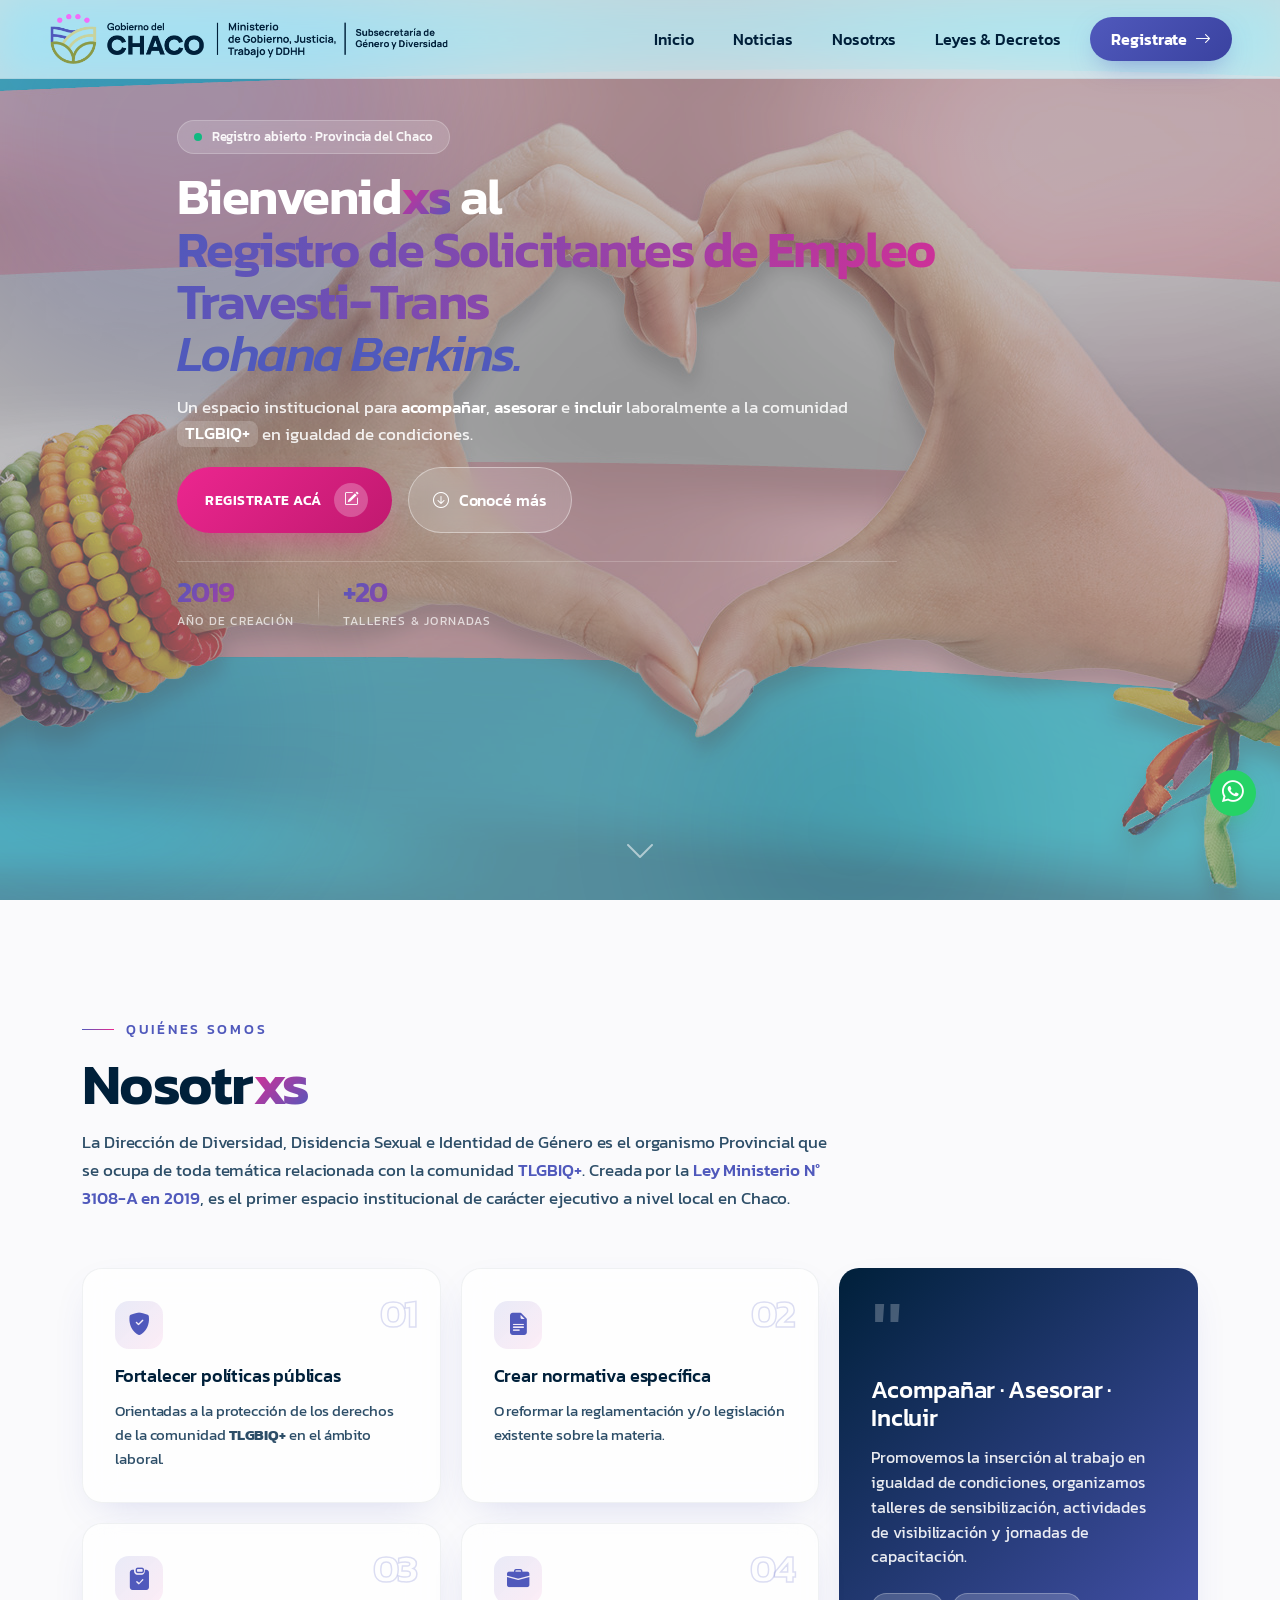
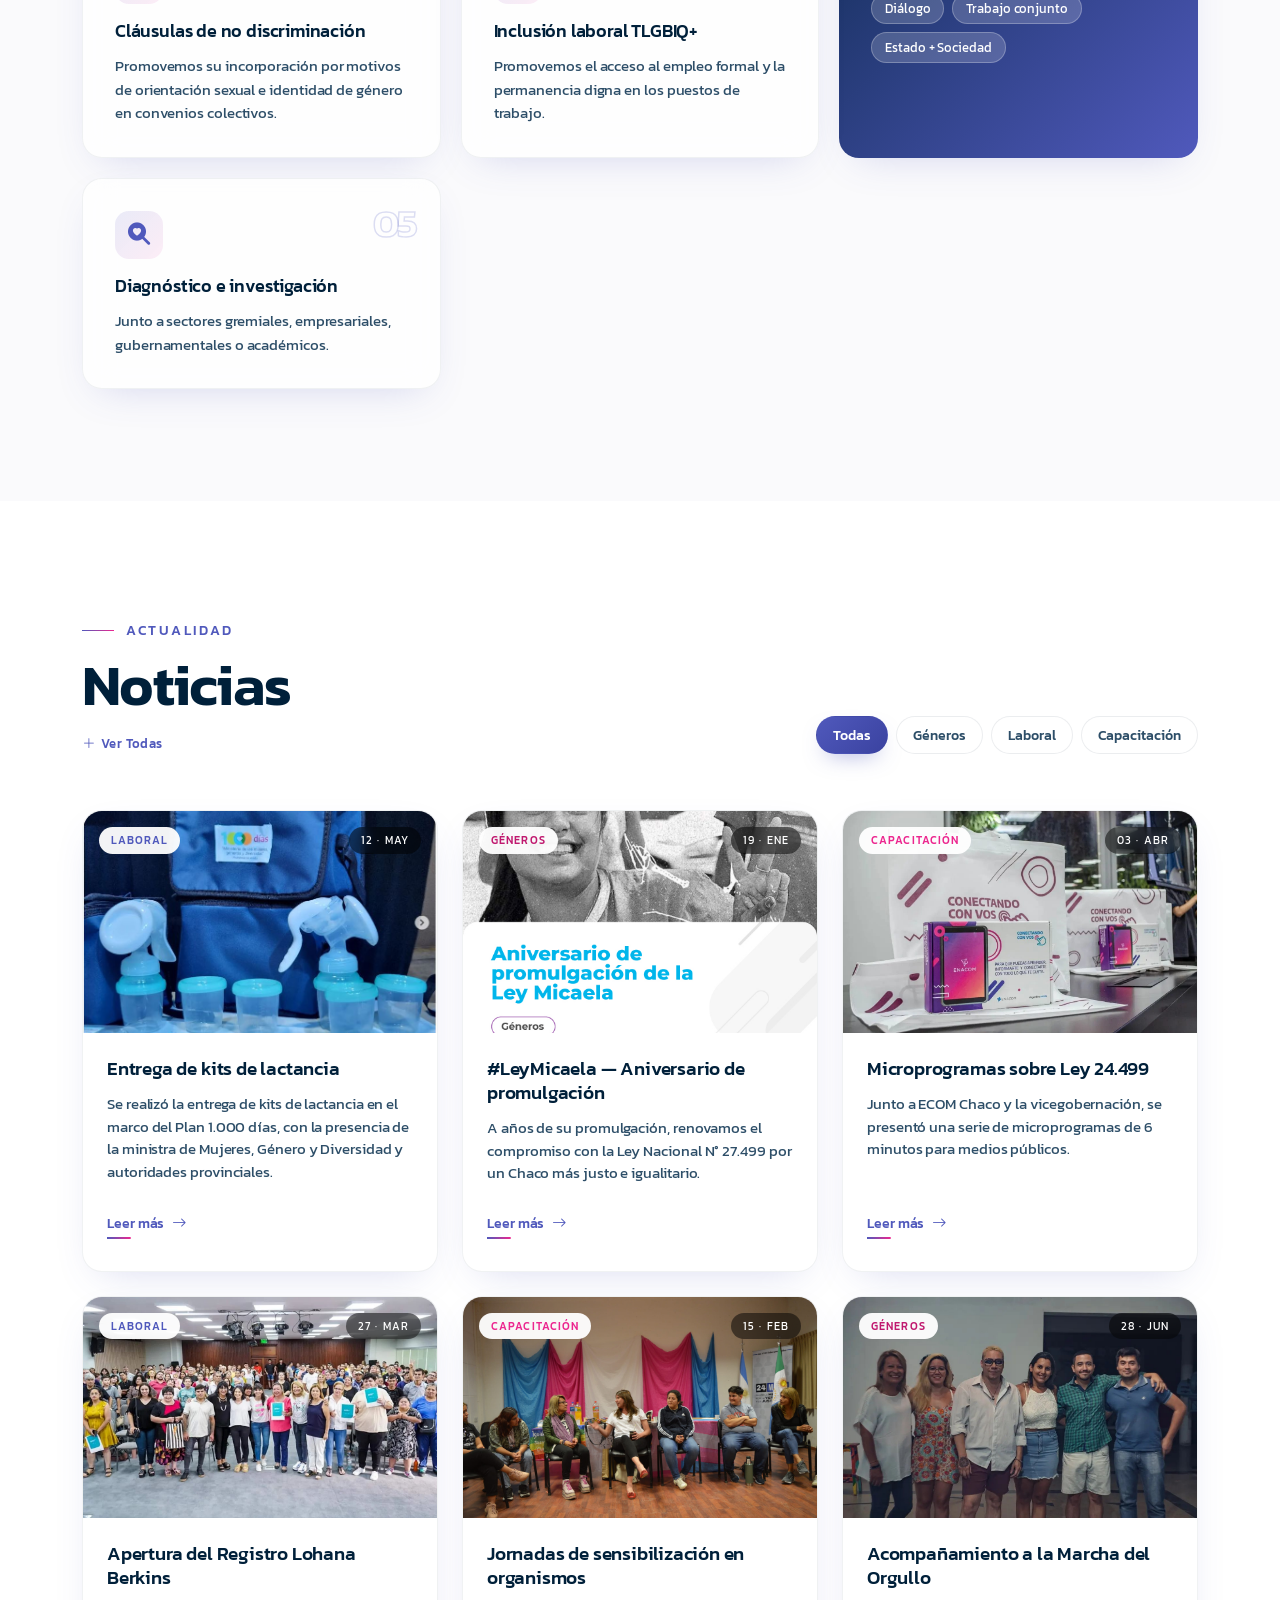
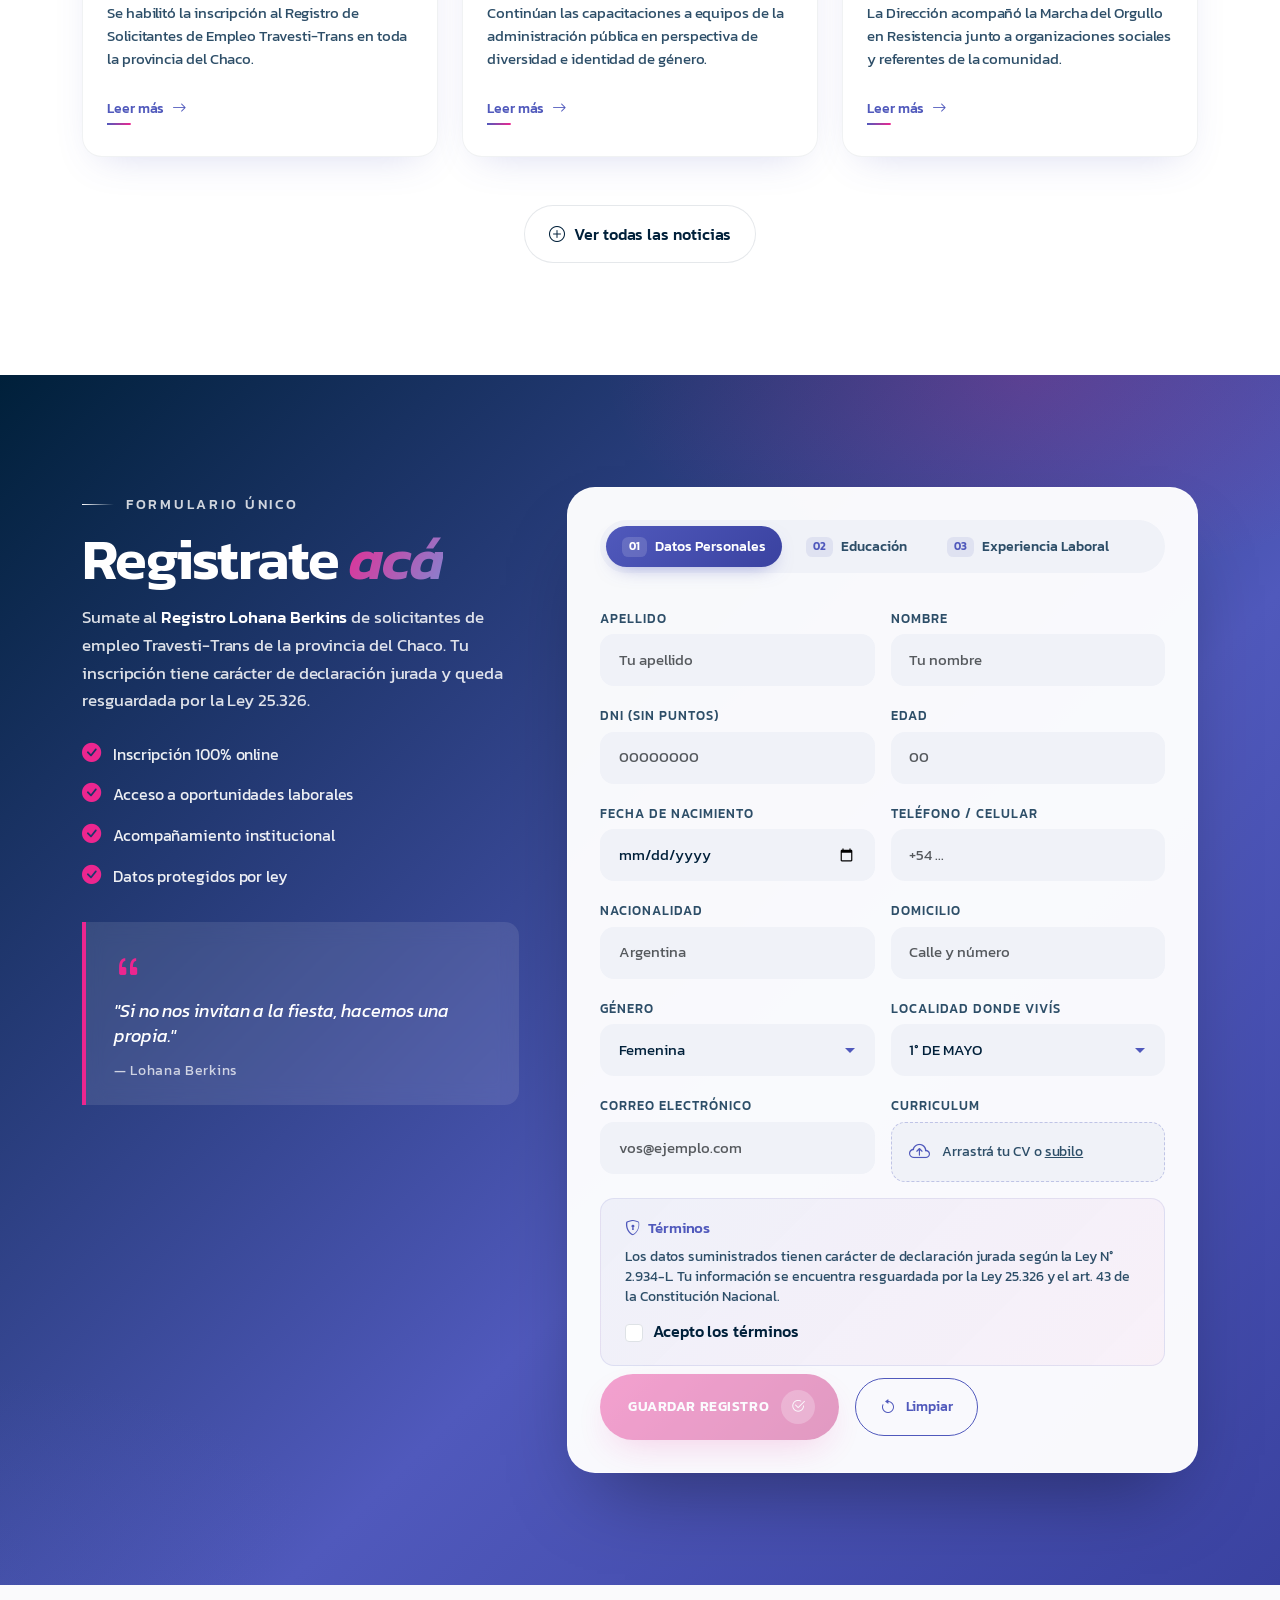
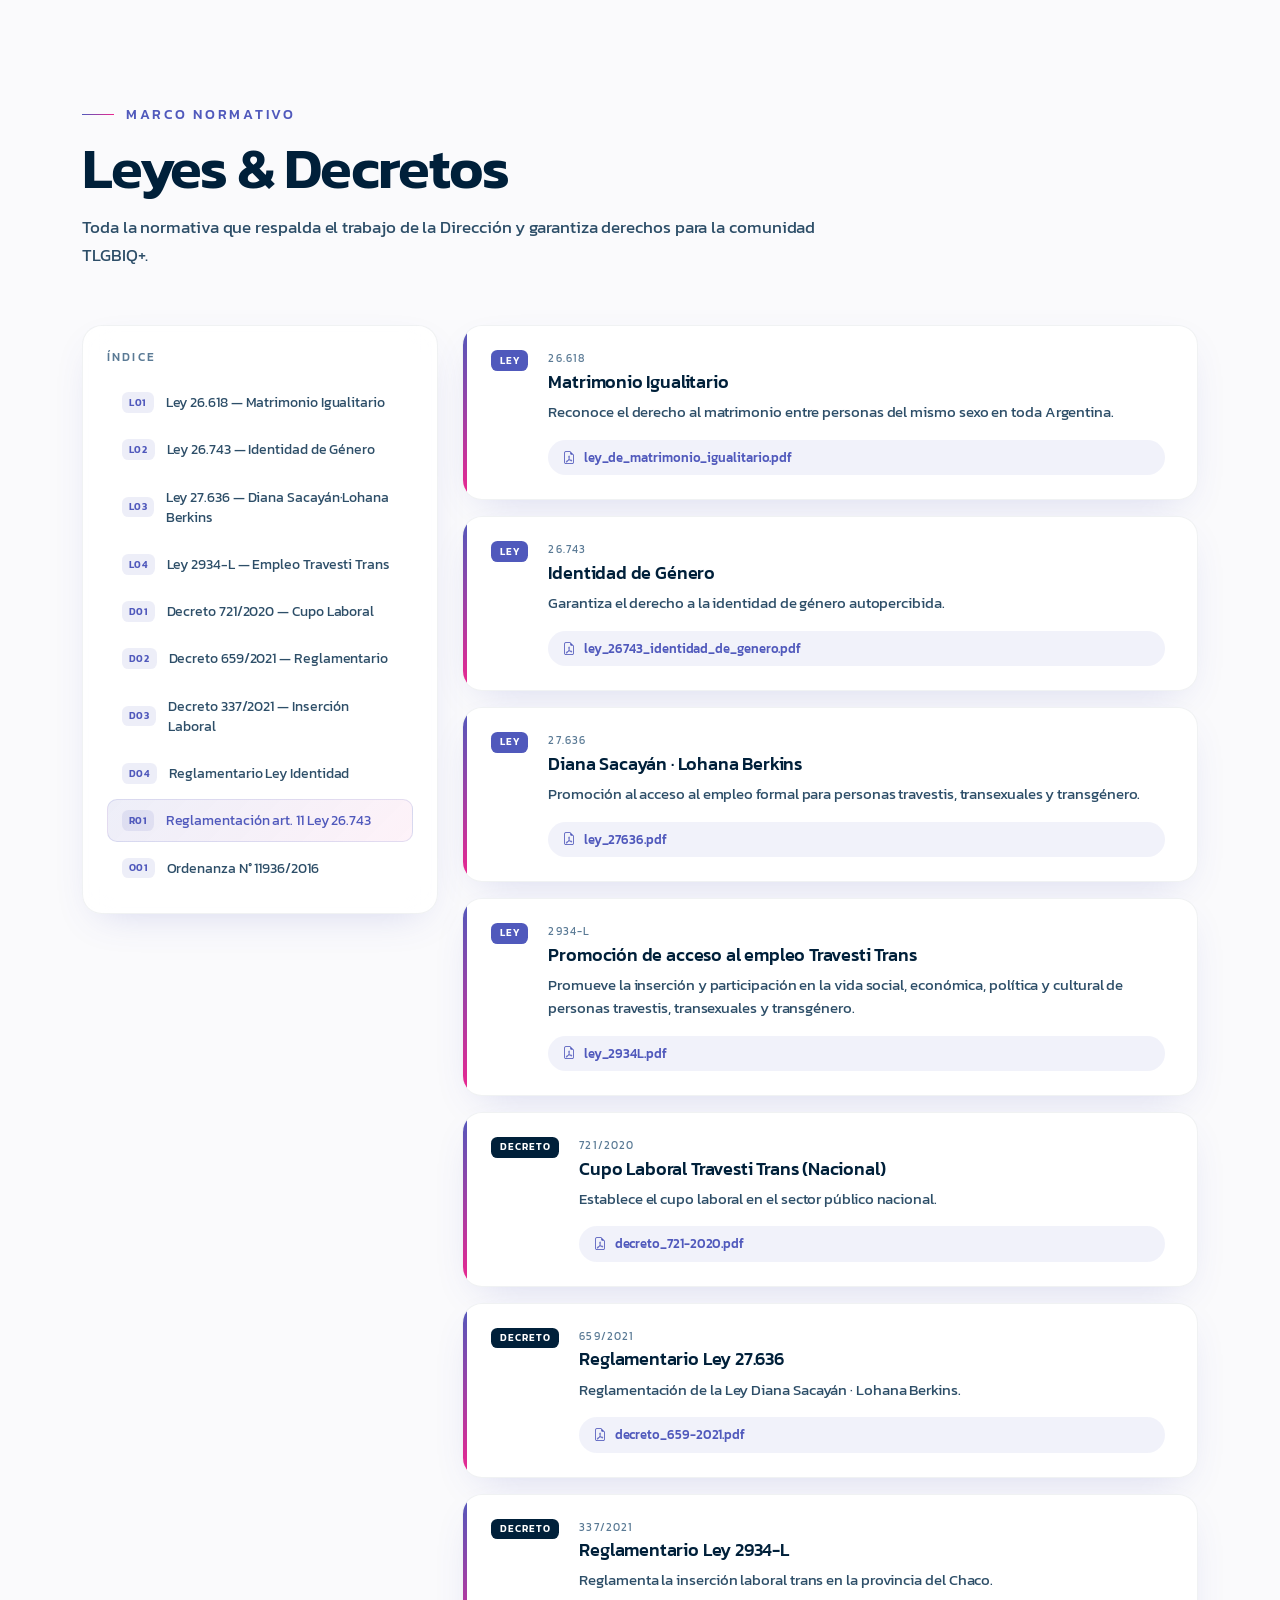
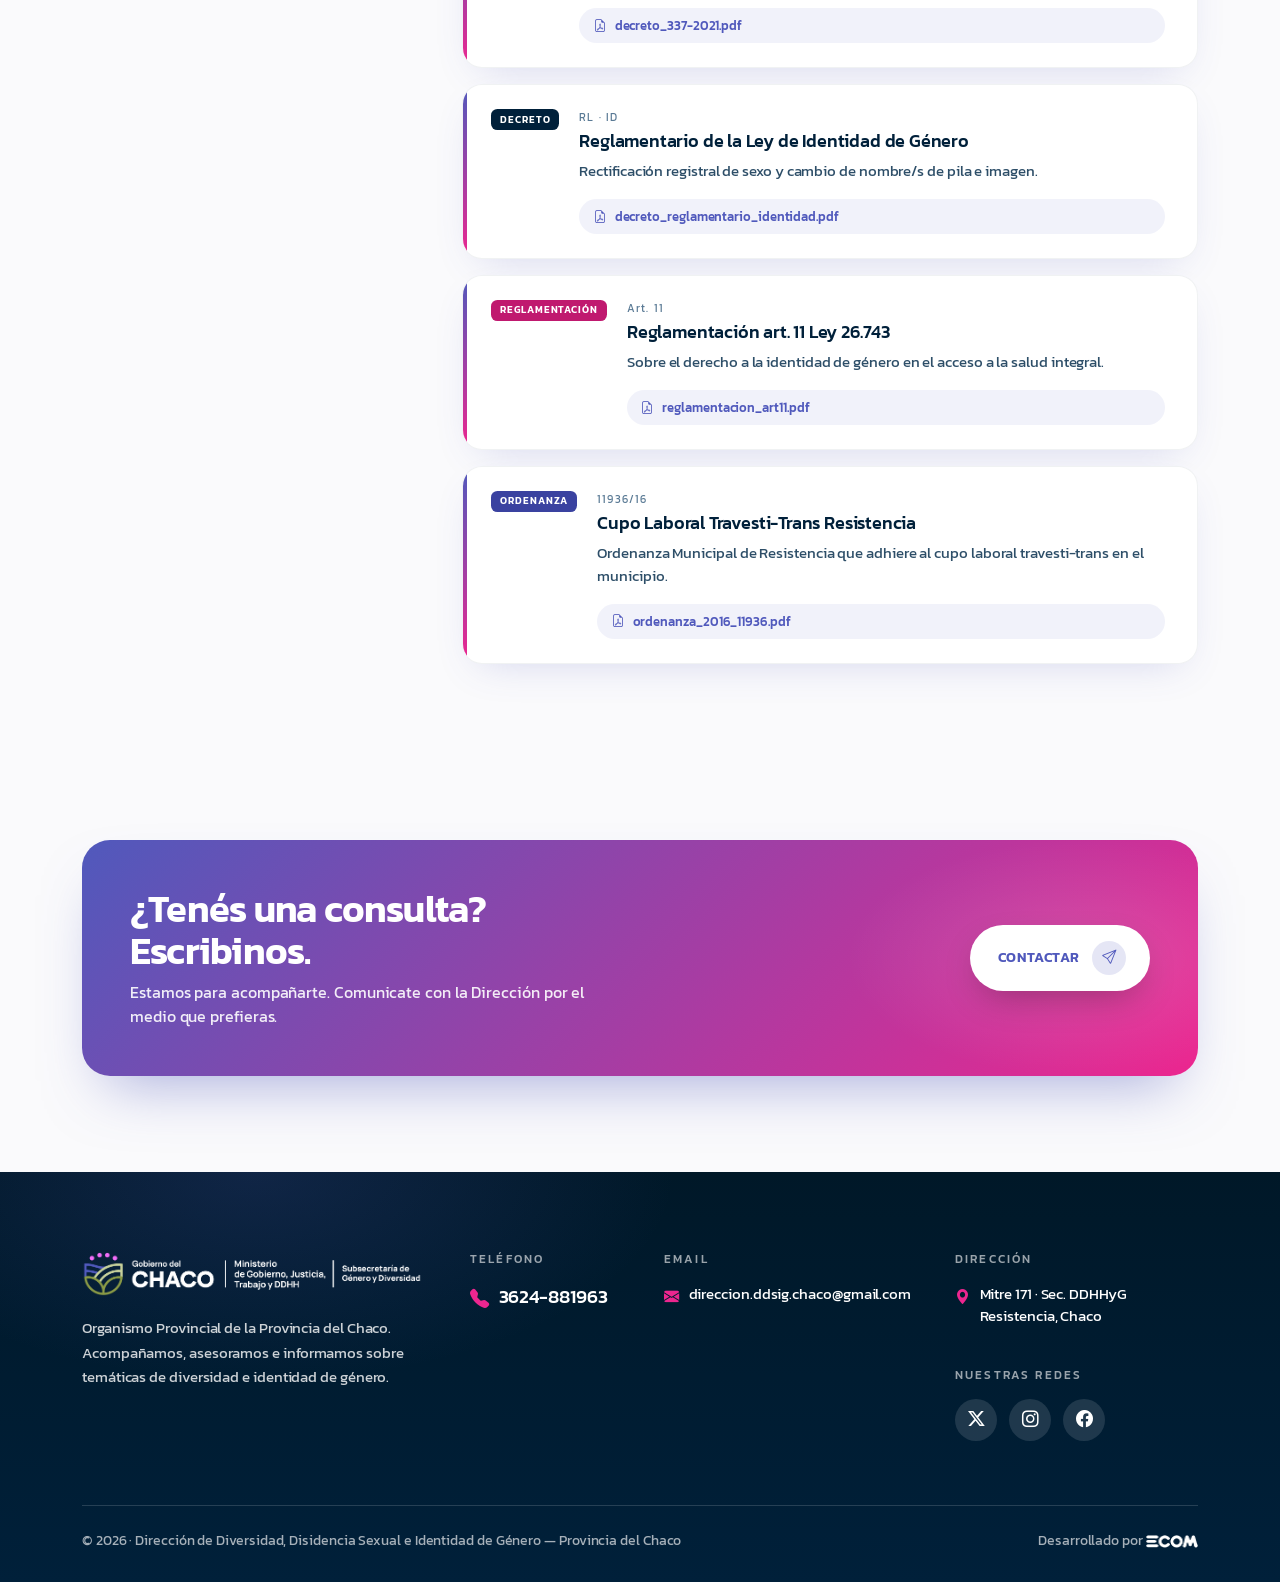
==== commit 003bb9f4: "flotante de whatsapp, modif de scroll, btntop" ====
--- a/index.html
+++ b/index.html
@@ -122,8 +122,7 @@
   </div>
 
   <div class="hero-scroll-hint" aria-hidden="true">
-    <span>scroll</span>
-    <div class="scroll-bar"><span></span></div>
+    <i class="bi bi-chevron-down"></i>
   </div>
 </header>
 
@@ -948,7 +947,7 @@
 
     <div class="footer-bottom">
       <span>© 2026 · Dirección de Diversidad, Disidencia Sexual e Identidad de Género — Provincia del Chaco</span>
-      <span>Hecho con <i class="bi bi-heart-fill"></i> en Resistencia</span>
+      <span>Desarrollado por <a href="https://ecom.com.ar" target="_blank" rel="noopener"><img src="img/ecomsa.png" alt="Ecomsa" style="height:1em;width:auto;vertical-align:middle;"></a></span>
     </div>
   </div>
 </footer>
@@ -957,5 +956,7 @@
 <script src="https://cdn.jsdelivr.net/npm/bootstrap@5.3.3/dist/js/bootstrap.bundle.min.js"></script>
 <script src="assets/app.js"></script>
 
+<button class="btn-top" id="btnTop" aria-label="Ir arriba" title="Ir arriba"><i class="bi bi-chevron-up"></i></button>
+<a class="btn-whatsapp" href="https://wa.me/543624881963" target="_blank" rel="noopener" aria-label="Contactar por WhatsApp" title="Contactar por WhatsApp"><i class="bi bi-whatsapp"></i></a>
 </body>
 </html>
--- a/assets/styles.css
+++ b/assets/styles.css
@@ -305,15 +305,16 @@
 
 .hero-scroll-hint{
   position:absolute;bottom:1.5rem;left:50%;transform:translateX(-50%);
-  display:flex;flex-direction:column;align-items:center;gap:.5rem;
-  font-size:.7rem;text-transform:uppercase;letter-spacing:.3em;color:var(--muted);
-}
-.scroll-bar{ width:1px;height:50px;background:rgba(0,32,58,.15);position:relative;overflow:hidden; }
-.scroll-bar span{
-  position:absolute;top:0;left:0;width:100%;height:50%;
-  background:var(--azul);animation:scrollLine 2s ease-in-out infinite;
-}
-@keyframes scrollLine{ 0%{ transform:translateY(-100%); } 100%{ transform:translateY(200%); } }
+  display:flex;align-items:center;color:rgba(255,255,255,.55);
+}
+.hero-scroll-hint i{
+  font-size:2rem;
+  animation:hintBounce 2.2s ease-in-out infinite;
+}
+@keyframes hintBounce{
+  0%,100%{ transform:translateY(0); }
+  50%{ transform:translateY(7px); }
+}
 
 .section{ padding:7rem 0;position:relative; }
 .section-head{ max-width:760px;margin-bottom:3.5rem; }
@@ -656,6 +657,37 @@
 }
 
 /* =========================================================
+   BOTONES FLOTANTES — Ir arriba + WhatsApp
+   ========================================================= */
+.btn-top,
+.btn-whatsapp{
+  position:fixed;right:1.5rem;
+  width:46px;height:46px;border-radius:50%;
+  display:grid;place-items:center;
+  cursor:pointer;border:none;
+  font-size:1.2rem;text-decoration:none;
+  transition:opacity .3s,transform .3s ease,box-shadow .25s ease;
+  z-index:990;font-family:var(--font);
+}
+.btn-top{
+  bottom:1.5rem;
+  background:linear-gradient(135deg,var(--azul),var(--azul-deep));
+  color:#fff;
+  box-shadow:0 8px 24px -8px rgba(80,89,188,.55);
+  opacity:0;pointer-events:none;
+  transform:translateY(10px);
+}
+.btn-top.visible{ opacity:1;pointer-events:auto;transform:translateY(0); }
+.btn-top:hover{ transform:translateY(-3px);box-shadow:0 14px 32px -8px rgba(80,89,188,.7); }
+.btn-whatsapp{
+  bottom:5.25rem;
+  background:#25D366;color:#fff;
+  box-shadow:0 8px 24px -8px rgba(37,211,102,.55);
+  font-size:1.35rem;
+}
+.btn-whatsapp:hover{ transform:translateY(-3px) scale(1.06);box-shadow:0 14px 32px -8px rgba(37,211,102,.7);color:#fff; }
+
+/* =========================================================
    PAGINAS INTERNAS — Noticias / Articulo
    ========================================================= */
 
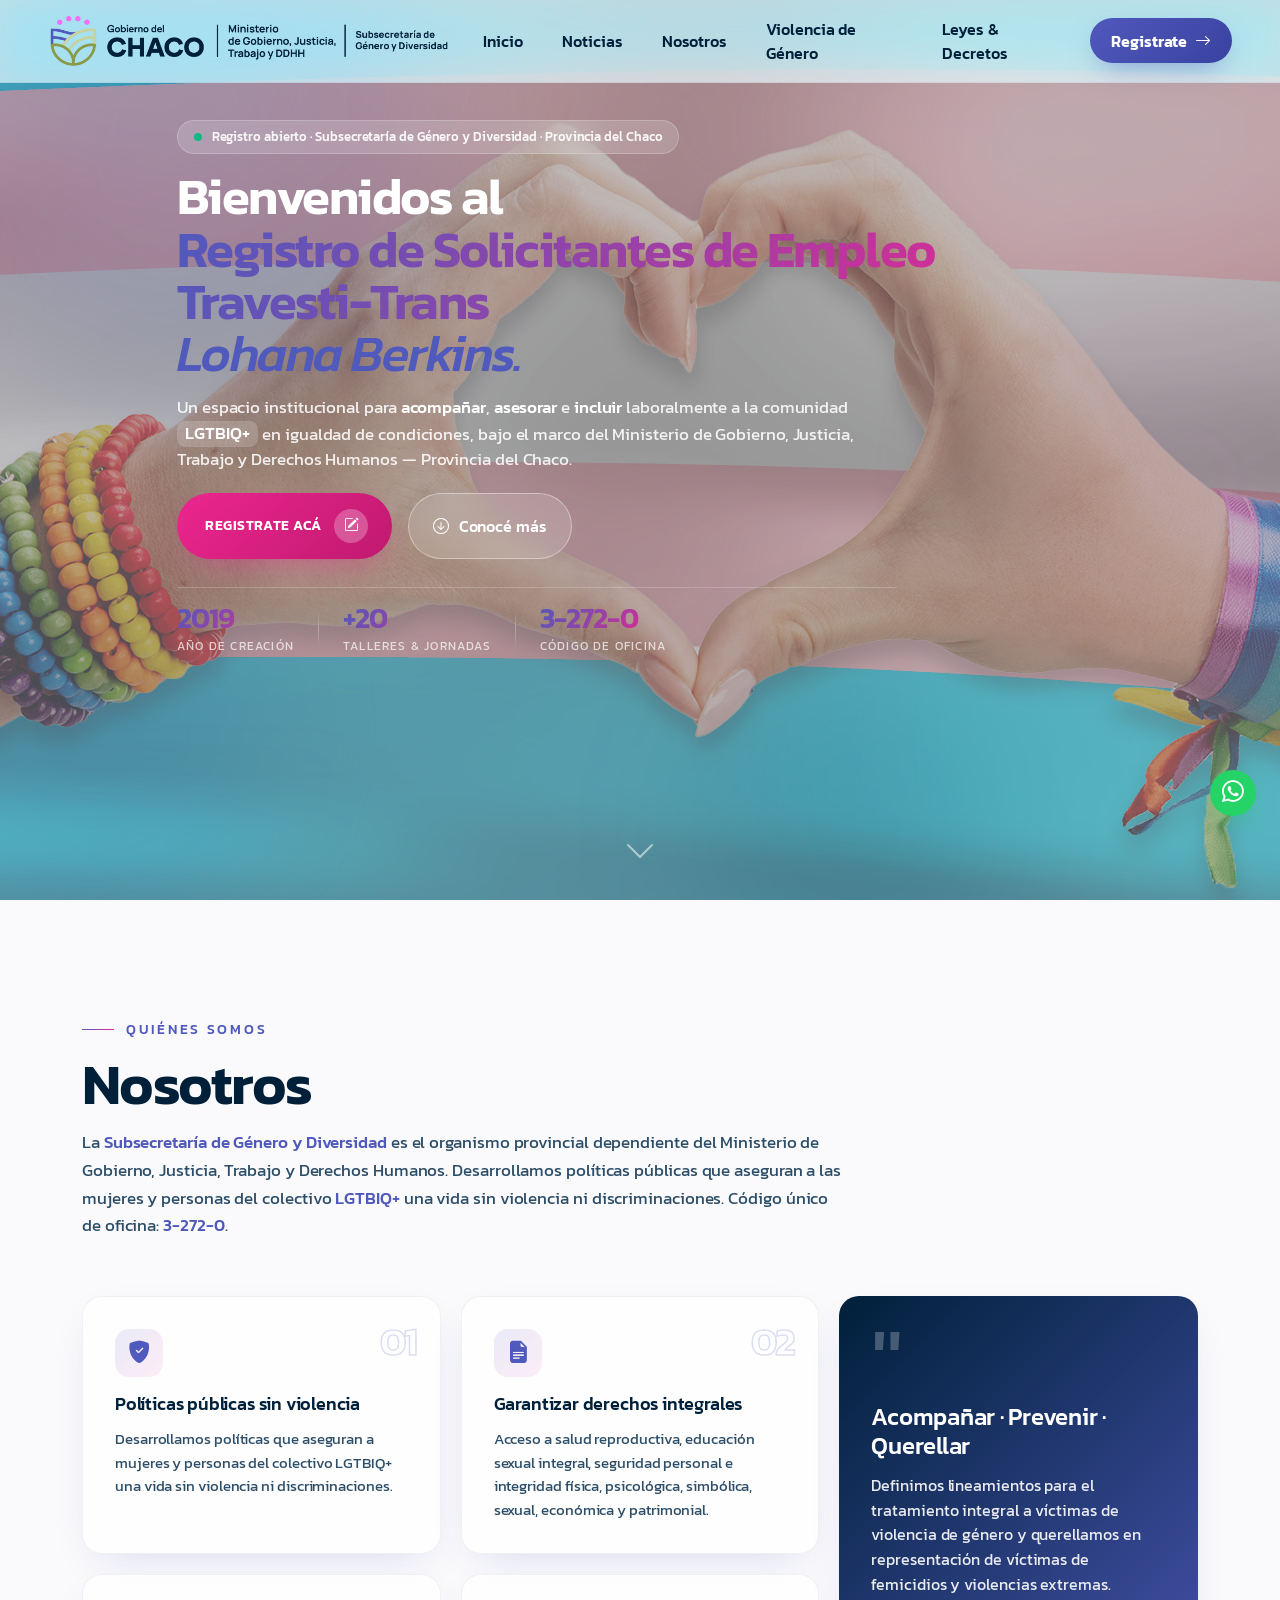
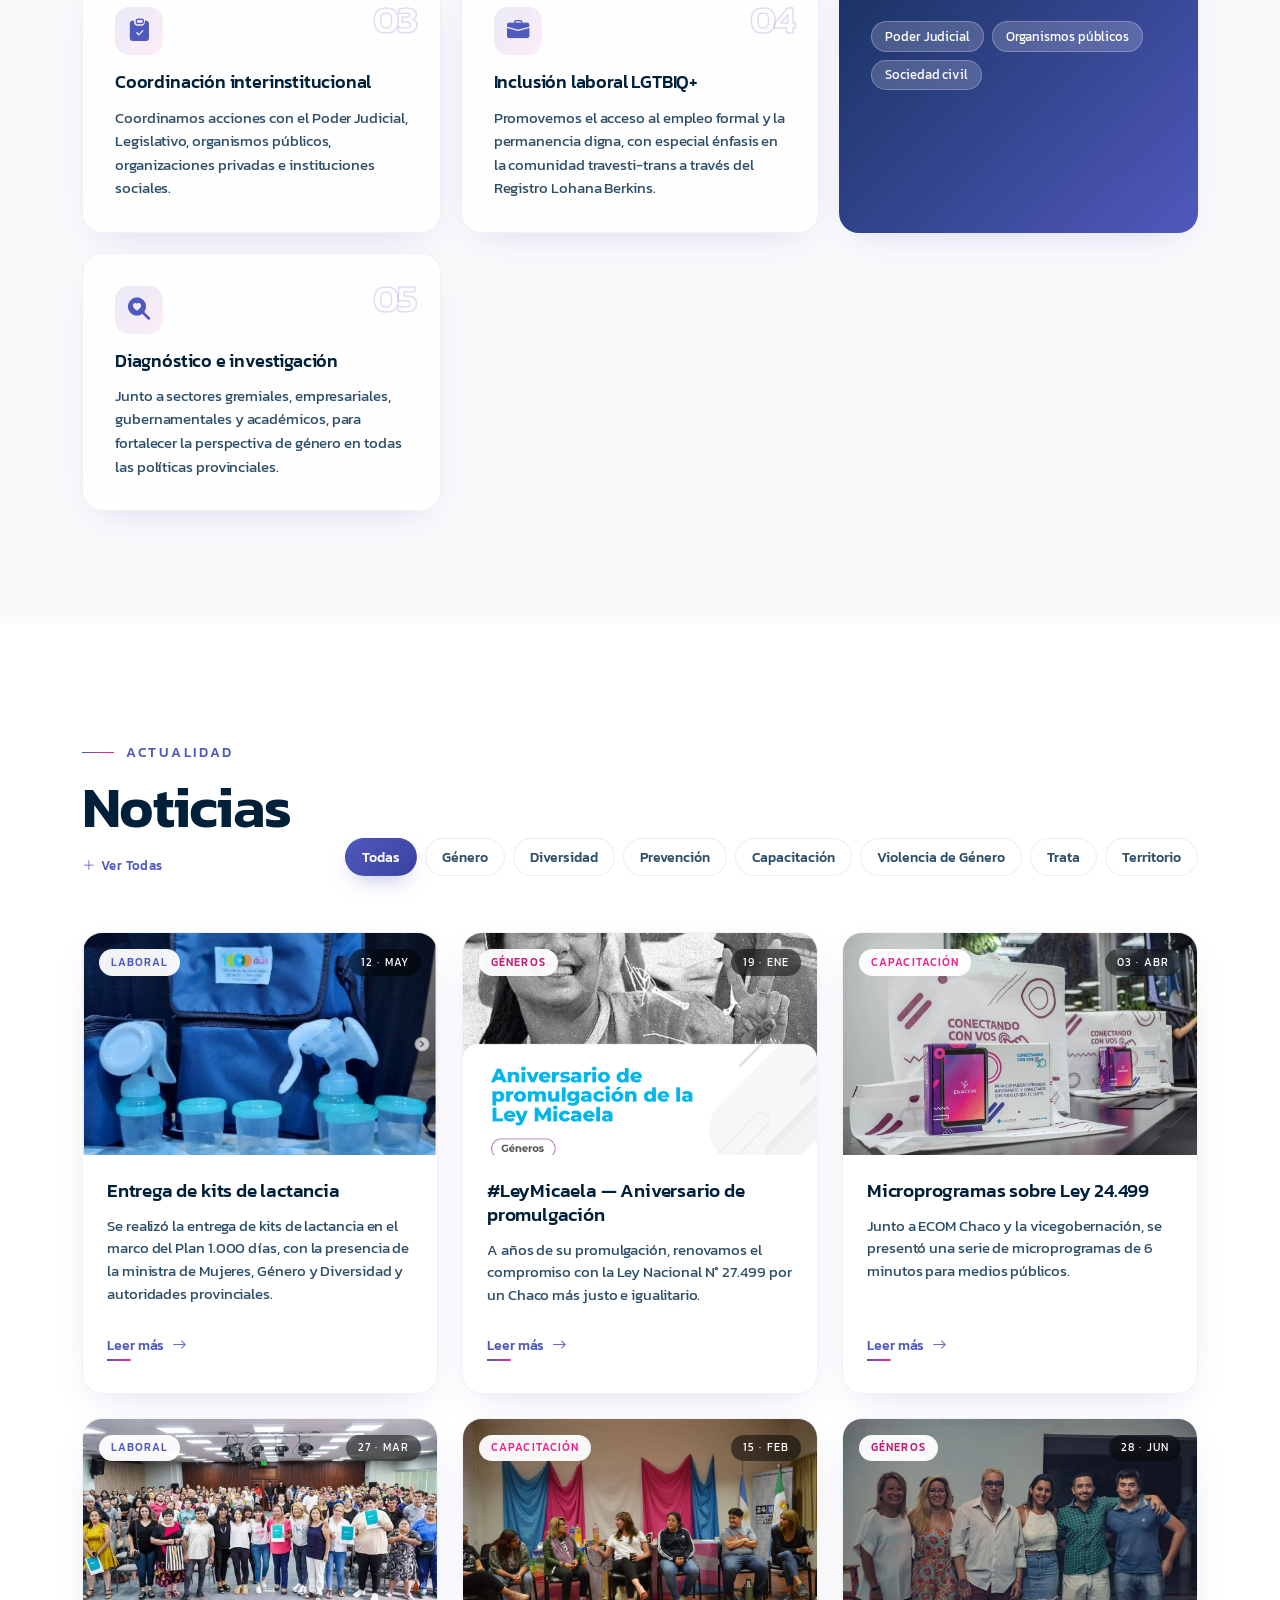
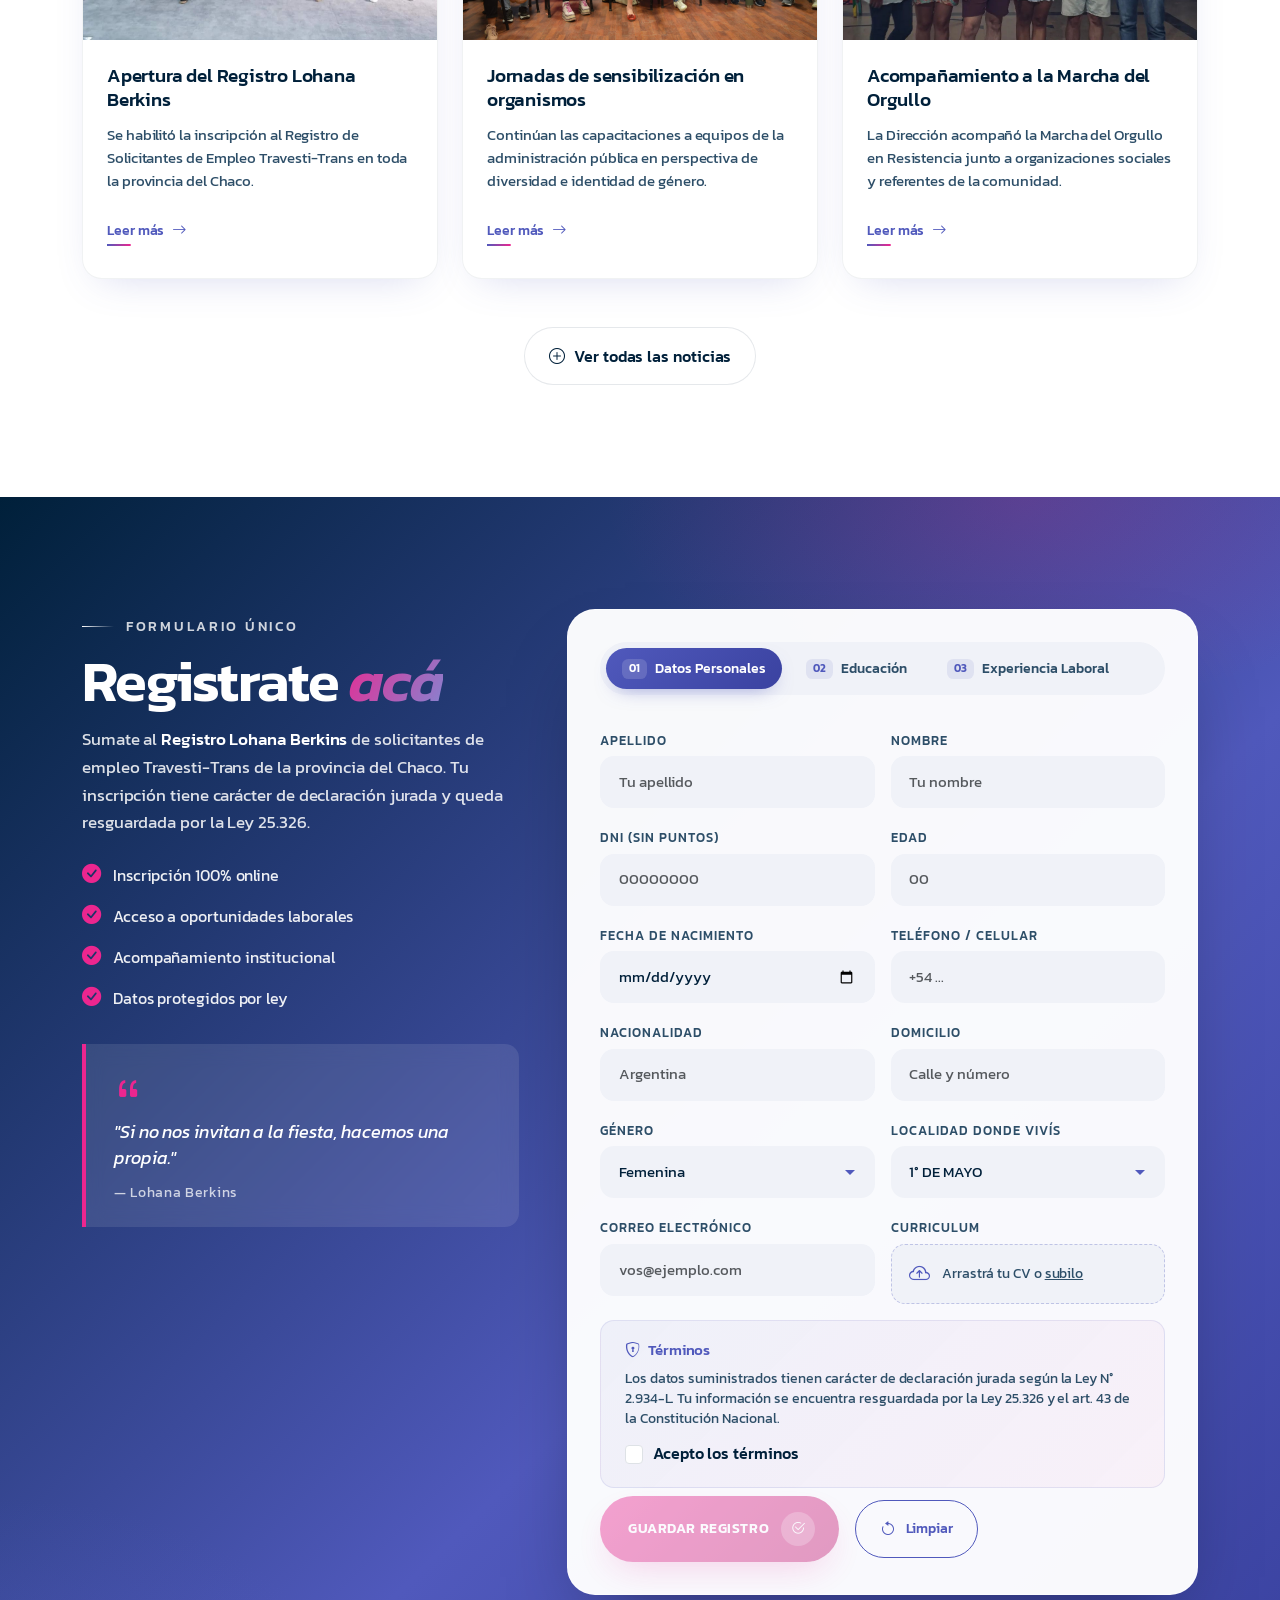
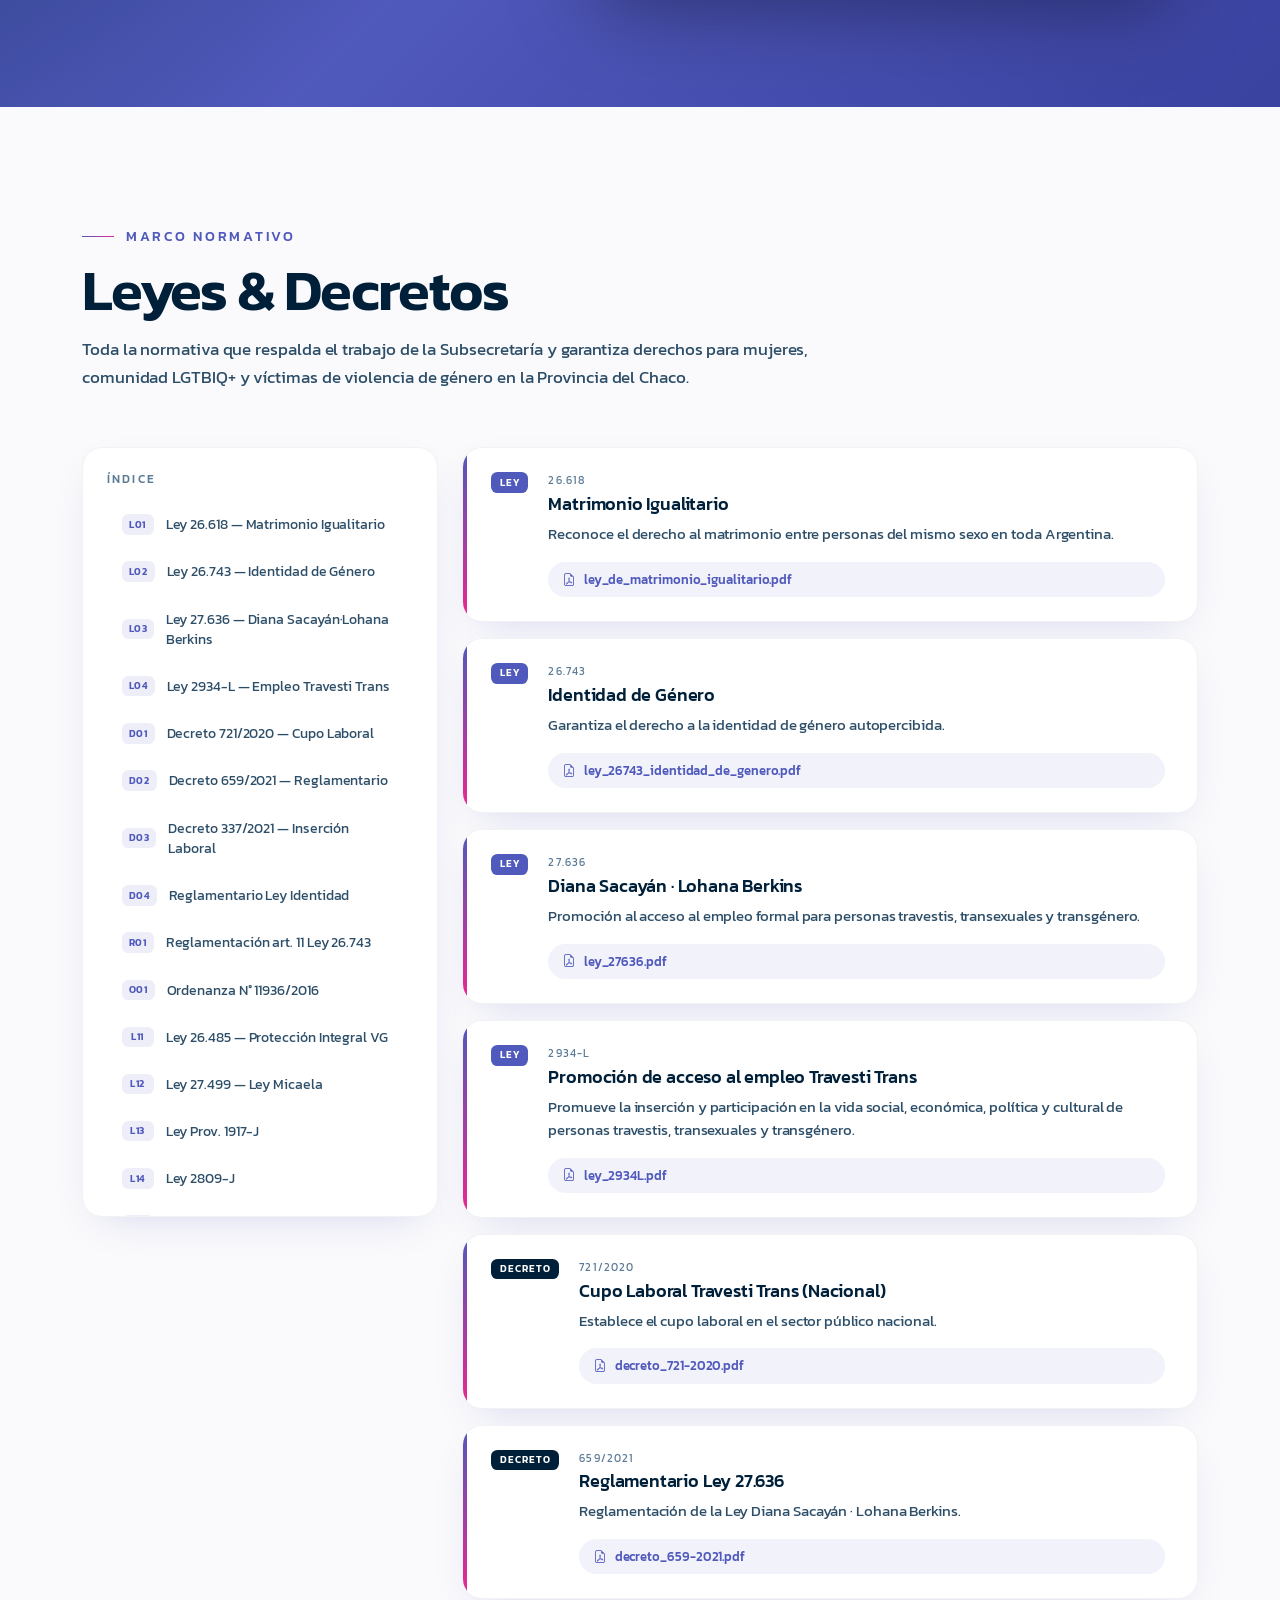
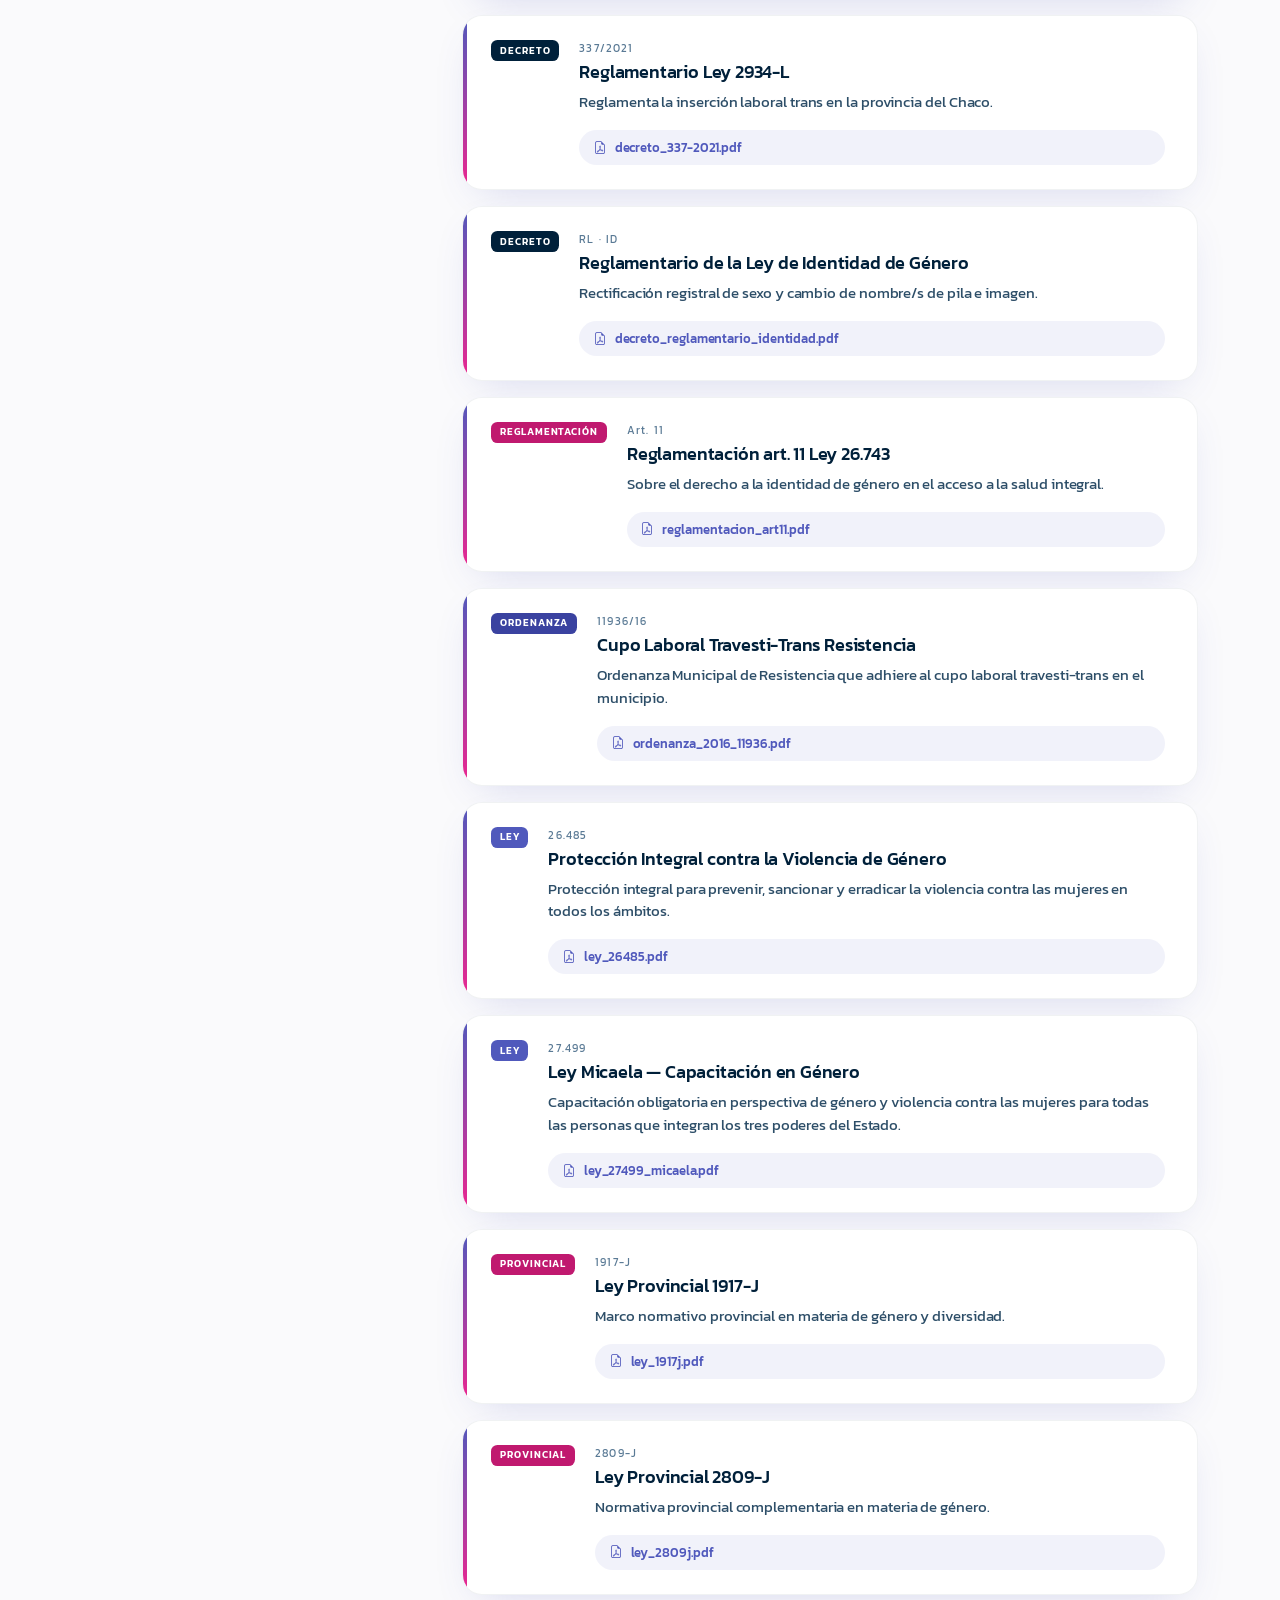
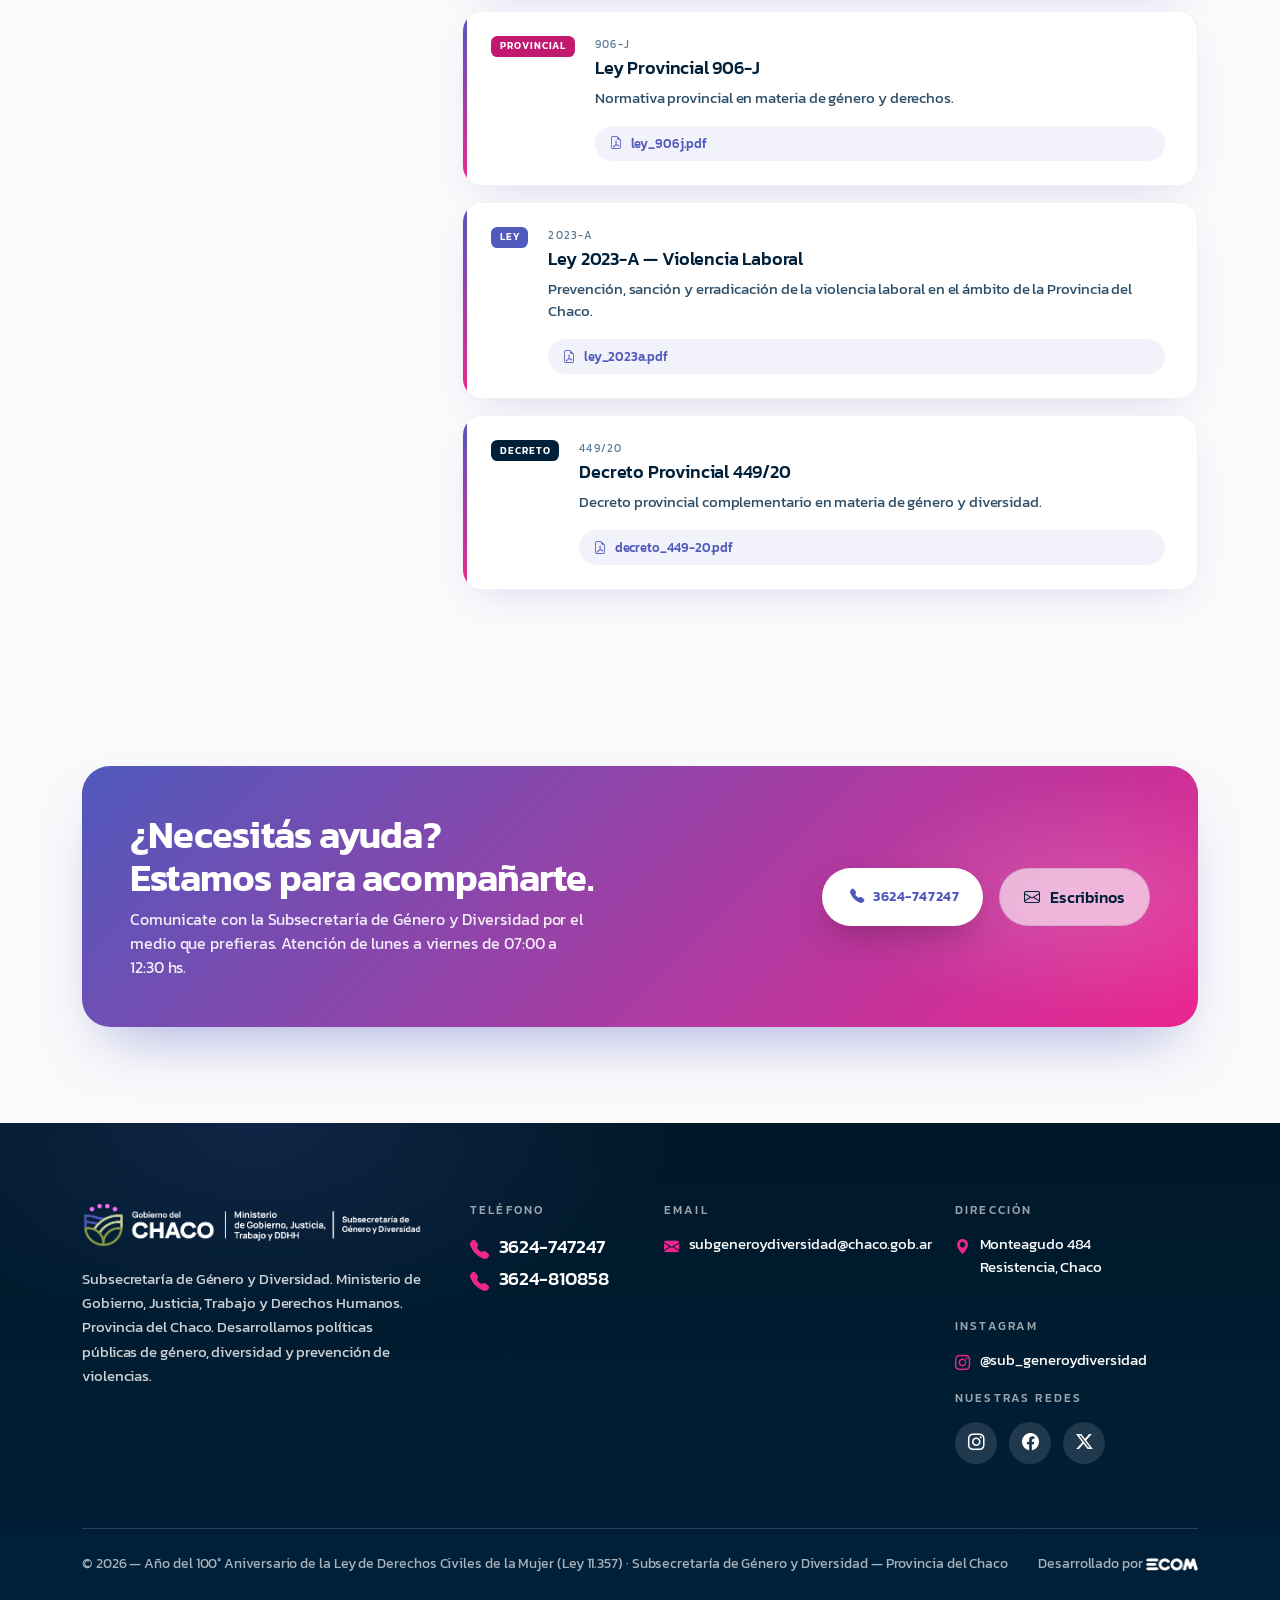
==== commit c1964d9a: "Cambios adaptados a la documentación de requerimientos" ====
--- a/index.html
+++ b/index.html
@@ -3,7 +3,10 @@
 <head>
 <meta charset="UTF-8">
 <meta name="viewport" content="width=device-width, initial-scale=1.0">
-<title>Dirección de Diversidad, Disidencia Sexual e Identidad de Género — Chaco</title>
+<meta name="description" content="Subsecretaría de Género y Diversidad de la Provincia del Chaco. Políticas públicas de género, diversidad, prevención de violencias e inclusión laboral LGTBIQ+.">
+<meta name="author" content="Ministerio de Gobierno, Justicia, Trabajo y Derechos Humanos — Provincia del Chaco">
+<meta property="og:site_name" content="Subsecretaría de Género y Diversidad — Chaco">
+<title>Subsecretaría de Género y Diversidad — Provincia del Chaco</title>
 
 <!-- Bootstrap 5 -->
 <link href="https://cdn.jsdelivr.net/npm/bootstrap@5.3.3/dist/css/bootstrap.min.css" rel="stylesheet">
@@ -31,7 +34,7 @@
 <nav class="navbar navbar-expand-lg fixed-top nav-glass">
   <div class="container-fluid px-3 px-lg-5">
     <a class="navbar-brand" href="#inicio">
-      <img src="img/CHAGO-MIN-SUB.png" alt="Gobierno del Chaco · Subsecretaría de Género y Diversidad" class="navbar-logo">
+      <img src="img/CHAGO-MIN-SUB.png" alt="Gobierno del Chaco · Ministerio de Gobierno, Justicia, Trabajo y DDHH · Subsecretaría de Género y Diversidad" class="navbar-logo">
     </a>
 
     <button class="navbar-toggler border-0" type="button" data-bs-toggle="collapse" data-bs-target="#navMain">
@@ -42,7 +45,8 @@
       <ul class="navbar-nav ms-auto align-items-lg-center gap-lg-1">
         <li class="nav-item"><a class="nav-link nav-pill" href="#inicio">Inicio</a></li>
         <li class="nav-item"><a class="nav-link nav-pill" href="#noticias">Noticias</a></li>
-        <li class="nav-item"><a class="nav-link nav-pill" href="#nosotrxs">Nosotrxs</a></li>
+        <li class="nav-item"><a class="nav-link nav-pill" href="#nosotrxs">Nosotros</a></li>
+        <li class="nav-item"><a class="nav-link nav-pill" href="violencia.html">Violencia de Género</a></li>
         <li class="nav-item"><a class="nav-link nav-pill" href="#leyes">Leyes &amp; Decretos</a></li>
         <li class="nav-item ms-lg-2">
           <a class="nav-cta" href="#registrate">
@@ -75,16 +79,18 @@
       <div class="col-12 col-lg-10 mx-auto hero-text-col">
         <div class="hero-pill" data-reveal>
           <span class="pulse-dot"></span>
-          Registro abierto · Provincia del Chaco
+          Registro abierto · Subsecretaría de Género y Diversidad · Provincia del Chaco
         </div>
         <h1 class="hero-title" data-reveal data-reveal-delay="80">
-          Bienvenid<span class="x-letter">xs</span> al
+          Bienvenidos al
           <span class="title-grad">Registro de Solicitantes de Empleo<br>Travesti-Trans</span>
           <span class="title-name">Lohana Berkins.</span>
         </h1>
         <p class="hero-sub" data-reveal data-reveal-delay="160">
-          Un espacio institucional para <strong>acompañar</strong>, <strong>asesorar</strong> e <strong>incluir</strong>
-          laboralmente a la comunidad <span class="tlgbiq">TLGBIQ+</span> en igualdad de condiciones.
+          Un espacio institucional para <strong>acompañar</strong>, <strong>asesorar</strong>
+          e <strong>incluir</strong> laboralmente a la comunidad <span class="tlgbiq">LGTBIQ+</span>
+          en igualdad de condiciones, bajo el marco del Ministerio de Gobierno, Justicia,
+          Trabajo y Derechos Humanos — Provincia del Chaco.
         </p>
         <div class="hero-actions" data-reveal data-reveal-delay="240">
           <a href="#registrate" class="btn-primary-2026">
@@ -108,6 +114,11 @@
             <span class="stat-num">+<span data-count="20">0</span></span>
             <span class="stat-label">Talleres &amp; jornadas</span>
           </div>
+          <div class="stat-divider"></div>
+          <div class="stat">
+            <span class="stat-num">3-272-0</span>
+            <span class="stat-label">Código de oficina</span>
+          </div>
         </div>
       </div>
 
@@ -132,13 +143,14 @@
     <div class="section-head" data-reveal>
       <span class="section-eyebrow"><span class="eyebrow-line"></span>Quiénes somos</span>
       <h2 class="section-title">
-        Nosotr<span class="x-letter">xs</span>
+        Nosotros
       </h2>
       <p class="section-lead">
-        La Dirección de Diversidad, Disidencia Sexual e Identidad de Género es el organismo Provincial
-        que se ocupa de toda temática relacionada con la comunidad <strong>TLGBIQ+</strong>.
-        Creada por la <strong>Ley Ministerio N° 3108-A en 2019</strong>, es el primer espacio
-        institucional de carácter ejecutivo a nivel local en Chaco.
+        La <strong>Subsecretaría de Género y Diversidad</strong> es el organismo provincial
+        dependiente del Ministerio de Gobierno, Justicia, Trabajo y Derechos Humanos.
+        Desarrollamos políticas públicas que aseguran a las mujeres y personas del colectivo
+        <strong>LGTBIQ+</strong> una vida sin violencia ni discriminaciones. Código único de oficina:
+        <strong>3-272-0</strong>.
       </p>
     </div>
 
@@ -146,49 +158,47 @@
     <div class="bento-grid">
       <article class="bento bento-a" data-reveal>
         <div class="bento-icon"><i class="bi bi-shield-fill-check"></i></div>
-        <h3>Fortalecer políticas públicas</h3>
-        <p>Orientadas a la protección de los derechos de la comunidad <strong>TLGBIQ+</strong> en el ámbito laboral.</p>
+        <h3>Políticas públicas sin violencia</h3>
+        <p>Desarrollamos políticas que aseguran a mujeres y personas del colectivo LGTBIQ+ una vida sin violencia ni discriminaciones.</p>
         <span class="bento-num">01</span>
       </article>
 
       <article class="bento bento-b" data-reveal data-reveal-delay="80">
         <div class="bento-icon"><i class="bi bi-file-earmark-text-fill"></i></div>
-        <h3>Crear normativa específica</h3>
-        <p>O reformar la reglamentación y/o legislación existente sobre la materia.</p>
+        <h3>Garantizar derechos integrales</h3>
+        <p>Acceso a salud reproductiva, educación sexual integral, seguridad personal e integridad física, psicológica, simbólica, sexual, económica y patrimonial.</p>
         <span class="bento-num">02</span>
       </article>
 
       <article class="bento bento-c bento-feature" data-reveal data-reveal-delay="160">
         <div class="bento-quote-mark">"</div>
-        <h3>Acompañar · Asesorar · Incluir</h3>
+        <h3>Acompañar · Prevenir · Querellar</h3>
         <p>
-          Promovemos la inserción al trabajo en igualdad de condiciones,
-          organizamos talleres de sensibilización, actividades de visibilización
-          y jornadas de capacitación.
+          Definimos lineamientos para el tratamiento integral a víctimas de violencia de género y querellamos en representación de víctimas de femicidios y violencias extremas.
         </p>
         <div class="feature-tags">
-          <span>Diálogo</span><span>Trabajo conjunto</span><span>Estado + Sociedad</span>
+          <span>Poder Judicial</span><span>Organismos públicos</span><span>Sociedad civil</span>
         </div>
       </article>
 
       <article class="bento bento-d" data-reveal data-reveal-delay="240">
         <div class="bento-icon"><i class="bi bi-clipboard-check-fill"></i></div>
-        <h3>Cláusulas de no discriminación</h3>
-        <p>Promovemos su incorporación por motivos de orientación sexual e identidad de género en convenios colectivos.</p>
+        <h3>Coordinación interinstitucional</h3>
+        <p>Coordinamos acciones con el Poder Judicial, Legislativo, organismos públicos, organizaciones privadas e instituciones sociales.</p>
         <span class="bento-num">03</span>
       </article>
 
       <article class="bento bento-e" data-reveal data-reveal-delay="320">
         <div class="bento-icon"><i class="bi bi-briefcase-fill"></i></div>
-        <h3>Inclusión laboral TLGBIQ+</h3>
-        <p>Promovemos el acceso al empleo formal y la permanencia digna en los puestos de trabajo.</p>
+        <h3>Inclusión laboral LGTBIQ+</h3>
+        <p>Promovemos el acceso al empleo formal y la permanencia digna, con especial énfasis en la comunidad travesti-trans a través del Registro Lohana Berkins.</p>
         <span class="bento-num">04</span>
       </article>
 
       <article class="bento bento-f" data-reveal data-reveal-delay="400">
         <div class="bento-icon"><i class="bi bi-search-heart-fill"></i></div>
         <h3>Diagnóstico e investigación</h3>
-        <p>Junto a sectores gremiales, empresariales, gubernamentales o académicos.</p>
+        <p>Junto a sectores gremiales, empresariales, gubernamentales y académicos, para fortalecer la perspectiva de género en todas las políticas provinciales.</p>
         <span class="bento-num">05</span>
       </article>
     </div>
@@ -206,15 +216,19 @@
       </div>
       <div class="news-filters">
         <button class="chip active" data-filter="all">Todas</button>
-        <button class="chip" data-filter="generos">Géneros</button>
-        <button class="chip" data-filter="laboral">Laboral</button>
+        <button class="chip" data-filter="genero">Género</button>
+        <button class="chip" data-filter="diversidad">Diversidad</button>
+        <button class="chip" data-filter="prevencion">Prevención</button>
         <button class="chip" data-filter="capacitacion">Capacitación</button>
+        <button class="chip" data-filter="violencia">Violencia de Género</button>
+        <button class="chip" data-filter="trata">Trata</button>
+        <button class="chip" data-filter="territorio">Territorio</button>
       </div>
     </div>
 
     <div class="row g-4 news-grid" id="newsGrid">
 
-      <div class="col-md-6 col-lg-4 news-col" data-cat="laboral" data-reveal>
+      <div class="col-md-6 col-lg-4 news-col" data-cat="genero" data-reveal>
         <article class="news-card">
           <div class="news-media">
             <img src="img/kit-lactancia.jpg" alt="Entrega de kits de lactancia" class="news-img">
@@ -235,7 +249,7 @@
         </article>
       </div>
 
-      <div class="col-md-6 col-lg-4 news-col" data-cat="generos" data-reveal data-reveal-delay="80">
+      <div class="col-md-6 col-lg-4 news-col" data-cat="genero" data-reveal data-reveal-delay="80">
         <article class="news-card">
           <div class="news-media">
             <img src="img/Aniversario-Ley-Micaela.jpg" alt="Aniversario Ley Micaela" class="news-img">
@@ -277,7 +291,7 @@
         </article>
       </div>
 
-      <div class="col-md-6 col-lg-4 news-col" data-cat="laboral" data-reveal>
+      <div class="col-md-6 col-lg-4 news-col" data-cat="diversidad" data-reveal>
         <article class="news-card">
           <div class="news-media">
             <img src="img/plan-incentivar-trabajo.jpg" alt="Registro Lohana Berkins" class="news-img">
@@ -684,7 +698,7 @@
                       <option value="c10">Me gusta trabajar en equipo y colaborar</option>
                       <option value="c11">Soy capaz de adaptarme a distintas situaciones entornos y personas</option>
                       <option value="c12">Suelo relacionarme con otras personas de manera cordial, respetuosa y con compañerismo</option>
-                      <option value="c13">Soy resolutivx/resuelvo problemas</option>
+                      <option value="c13">Soy resolutivo/a, resuelvo problemas</option>
                       <option value="c14">Puedo pensar más allá del presente, anticipándome a problemas y establecer metas futuras</option>
                       <option value="c15">Soy capaz de guiar personas y equipos de trabajo</option>
                       <option value="c16">Me gusta tener objetivos y planificarlos para poder cumplirlos. Me pongo plazos y priorizo lo más importante</option>
@@ -710,10 +724,10 @@
                       <option value="e06">Cocina y Comedores</option>
                       <option value="e07">Cooperativas, Trabajo territorial y Redes comunitarias</option>
                       <option value="e08">Cría de ganado, siembra y cosechas</option>
-                      <option value="e09">Cuidado de personas (mayores o niñxs)</option>
+                      <option value="e09">Cuidado de personas (mayores o niños/as)</option>
                       <option value="e10">Cuidado de mascotas</option>
                       <option value="e11">Educación y capacitación</option>
-                      <option value="e12">Empleadx domésticx, Maestranza</option>
+                      <option value="e12">Empleado/a doméstico/a, Maestranza</option>
                       <option value="e13">Empleadx en fábrica</option>
                       <option value="e14">Estética y Cuidado corporal</option>
                       <option value="e15">Experiencias contables</option>
@@ -772,7 +786,8 @@
       <span class="section-eyebrow"><span class="eyebrow-line"></span>Marco normativo</span>
       <h2 class="section-title">Leyes &amp; Decretos</h2>
       <p class="section-lead">
-        Toda la normativa que respalda el trabajo de la Dirección y garantiza derechos para la comunidad TLGBIQ+.
+        Toda la normativa que respalda el trabajo de la Subsecretaría y garantiza derechos para
+        mujeres, comunidad LGTBIQ+ y víctimas de violencia de género en la Provincia del Chaco.
       </p>
     </div>
 
@@ -791,6 +806,13 @@
             <li><a href="#l8"><span>D04</span> Reglamentario Ley Identidad</a></li>
             <li><a href="#l9"><span>R01</span> Reglamentación art. 11 Ley 26.743</a></li>
             <li><a href="#l10"><span>O01</span> Ordenanza N° 11936/2016</a></li>
+            <li><a href="#l11"><span>L11</span> Ley 26.485 — Protección Integral VG</a></li>
+            <li><a href="#l12"><span>L12</span> Ley 27.499 — Ley Micaela</a></li>
+            <li><a href="#l13"><span>L13</span> Ley Prov. 1917-J</a></li>
+            <li><a href="#l14"><span>L14</span> Ley 2809-J</a></li>
+            <li><a href="#l15"><span>L15</span> Ley 906-J</a></li>
+            <li><a href="#l16"><span>L16</span> Ley 2023-A — Violencia Laboral</a></li>
+            <li><a href="#l17"><span>D05</span> Decreto Provincial 449/20</a></li>
           </ul>
         </div>
       </div>
@@ -878,6 +900,62 @@
             <a href="#" class="ley-link"><i class="bi bi-file-earmark-pdf"></i> ordenanza_2016_11936.pdf</a>
           </article>
 
+          <article class="ley-card" id="l11">
+            <div class="ley-tag">Ley</div>
+            <div class="ley-num">26.485</div>
+            <h3>Protección Integral contra la Violencia de Género</h3>
+            <p>Protección integral para prevenir, sancionar y erradicar la violencia contra las mujeres en todos los ámbitos.</p>
+            <a href="#" class="ley-link"><i class="bi bi-file-earmark-pdf"></i> ley_26485.pdf</a>
+          </article>
+
+          <article class="ley-card" id="l12">
+            <div class="ley-tag">Ley</div>
+            <div class="ley-num">27.499</div>
+            <h3>Ley Micaela — Capacitación en Género</h3>
+            <p>Capacitación obligatoria en perspectiva de género y violencia contra las mujeres para todas las personas que integran los tres poderes del Estado.</p>
+            <a href="#" class="ley-link"><i class="bi bi-file-earmark-pdf"></i> ley_27499_micaela.pdf</a>
+          </article>
+
+          <article class="ley-card" id="l13">
+            <div class="ley-tag reg">Provincial</div>
+            <div class="ley-num">1917-J</div>
+            <h3>Ley Provincial 1917-J</h3>
+            <p>Marco normativo provincial en materia de género y diversidad.</p>
+            <a href="#" class="ley-link"><i class="bi bi-file-earmark-pdf"></i> ley_1917j.pdf</a>
+          </article>
+
+          <article class="ley-card" id="l14">
+            <div class="ley-tag reg">Provincial</div>
+            <div class="ley-num">2809-J</div>
+            <h3>Ley Provincial 2809-J</h3>
+            <p>Normativa provincial complementaria en materia de género.</p>
+            <a href="#" class="ley-link"><i class="bi bi-file-earmark-pdf"></i> ley_2809j.pdf</a>
+          </article>
+
+          <article class="ley-card" id="l15">
+            <div class="ley-tag reg">Provincial</div>
+            <div class="ley-num">906-J</div>
+            <h3>Ley Provincial 906-J</h3>
+            <p>Normativa provincial en materia de género y derechos.</p>
+            <a href="#" class="ley-link"><i class="bi bi-file-earmark-pdf"></i> ley_906j.pdf</a>
+          </article>
+
+          <article class="ley-card" id="l16">
+            <div class="ley-tag">Ley</div>
+            <div class="ley-num">2023-A</div>
+            <h3>Ley 2023-A — Violencia Laboral</h3>
+            <p>Prevención, sanción y erradicación de la violencia laboral en el ámbito de la Provincia del Chaco.</p>
+            <a href="#" class="ley-link"><i class="bi bi-file-earmark-pdf"></i> ley_2023a.pdf</a>
+          </article>
+
+          <article class="ley-card" id="l17">
+            <div class="ley-tag dec">Decreto</div>
+            <div class="ley-num">449/20</div>
+            <h3>Decreto Provincial 449/20</h3>
+            <p>Decreto provincial complementario en materia de género y diversidad.</p>
+            <a href="#" class="ley-link"><i class="bi bi-file-earmark-pdf"></i> decreto_449-20.pdf</a>
+          </article>
+
         </div>
       </div>
     </div>
@@ -889,14 +967,20 @@
   <div class="container">
     <div class="cta-inner" data-reveal>
       <div>
-        <h3>¿Tenés una consulta?<br>Escribinos.</h3>
-        <p>Estamos para acompañarte. Comunicate con la Dirección por el medio que prefieras.</p>
-      </div>
-      <a href="mailto:direccion.ddsig.chaco@gmail.com" class="btn-primary-2026 light">
-        <span class="btn-label">Contactar</span>
-        <span class="btn-icon"><i class="bi bi-send"></i></span>
-        <span class="btn-shine"></span>
-      </a>
+        <h3>¿Necesitás ayuda?<br>Estamos para acompañarte.</h3>
+        <p>Comunicate con la Subsecretaría de Género y Diversidad por el medio que prefieras.
+           Atención de lunes a viernes de 07:00 a 12:30 hs.</p>
+      </div>
+      <div class="d-flex flex-column flex-sm-row gap-3">
+        <a href="tel:3624747247" class="btn-primary-2026 light">
+          <span class="btn-label"><i class="bi bi-telephone-fill me-2"></i>3624-747247</span>
+          <span class="btn-shine"></span>
+        </a>
+        <a href="mailto:subgeneroydiversidad@chaco.gob.ar" class="btn-ghost-2026">
+          <i class="bi bi-envelope"></i>
+          Escribinos
+        </a>
+      </div>
     </div>
   </div>
 </section>
@@ -906,25 +990,23 @@
   <div class="container">
     <div class="row g-5">
       <div class="col-lg-4">
-        <img src="img/CHAGO-MIN-SUB-foot.png" alt="Gobierno del Chaco · Subsecretaría de Género y Diversidad" class="footer-logo">
+        <img src="img/CHAGO-MIN-SUB-foot.png" alt="Gobierno del Chaco · Ministerio de Gobierno, Justicia, Trabajo y DDHH · Subsecretaría de Género y Diversidad" class="footer-logo">
         <p class="footer-copy">
-          Organismo Provincial de la Provincia del Chaco. Acompañamos, asesoramos
-          e informamos sobre temáticas de diversidad e identidad de género.
+          Subsecretaría de Género y Diversidad. Ministerio de Gobierno, Justicia, Trabajo y Derechos Humanos.
+          Provincia del Chaco. Desarrollamos políticas públicas de género, diversidad y prevención de violencias.
         </p>
       </div>
 
       <div class="col-md-4 col-lg-2">
         <h6 class="footer-h">Teléfono</h6>
-        <a href="tel:3624881963" class="footer-link big-link">
-          <i class="bi bi-telephone-fill"></i> 3624-881963
-        </a>
+        <a href="tel:3624747247" class="footer-link big-link"><i class="bi bi-telephone-fill"></i> 3624-747247</a>
+        <a href="tel:3624810858" class="footer-link big-link"><i class="bi bi-telephone-fill"></i> 3624-810858</a>
       </div>
 
       <div class="col-md-4 col-lg-3">
         <h6 class="footer-h">Email</h6>
-        <a href="mailto:direccion.ddsig.chaco@gmail.com" class="footer-link">
-          <i class="bi bi-envelope-fill"></i>
-          direccion.ddsig.chaco@gmail.com
+        <a href="mailto:subgeneroydiversidad@chaco.gob.ar" class="footer-link">
+          <i class="bi bi-envelope-fill"></i> subgeneroydiversidad@chaco.gob.ar
         </a>
       </div>
 
@@ -932,21 +1014,23 @@
         <h6 class="footer-h">Dirección</h6>
         <p class="footer-link">
           <i class="bi bi-geo-alt-fill"></i>
-          Mitre 171 · Sec. DDHHyG<br>
-          Resistencia, Chaco
+          Monteagudo 484<br>Resistencia, Chaco
         </p>
-
-        <h6 class="footer-h mt-4">Nuestras redes</h6>
+        <h6 class="footer-h mt-4">Instagram</h6>
+        <a href="https://instagram.com/sub_generoydiversidad" target="_blank" rel="noopener" class="footer-link">
+          <i class="bi bi-instagram"></i> @sub_generoydiversidad
+        </a>
+        <h6 class="footer-h mt-3">Nuestras redes</h6>
         <div class="socials">
-          <a href="#" aria-label="Twitter"><i class="bi bi-twitter-x"></i></a>
-          <a href="#" aria-label="Instagram"><i class="bi bi-instagram"></i></a>
+          <a href="https://instagram.com/sub_generoydiversidad" target="_blank" aria-label="Instagram"><i class="bi bi-instagram"></i></a>
           <a href="#" aria-label="Facebook"><i class="bi bi-facebook"></i></a>
+          <a href="#" aria-label="Twitter/X"><i class="bi bi-twitter-x"></i></a>
         </div>
       </div>
     </div>
 
     <div class="footer-bottom">
-      <span>© 2026 · Dirección de Diversidad, Disidencia Sexual e Identidad de Género — Provincia del Chaco</span>
+      <span>© 2026 — Año del 100° Aniversario de la Ley de Derechos Civiles de la Mujer (Ley 11.357) · Subsecretaría de Género y Diversidad — Provincia del Chaco</span>
       <span>Desarrollado por <a href="https://ecom.com.ar" target="_blank" rel="noopener"><img src="img/ecomsa.png" alt="Ecomsa" style="height:1em;width:auto;vertical-align:middle;"></a></span>
     </div>
   </div>
@@ -957,6 +1041,6 @@
 <script src="assets/app.js"></script>
 
 <button class="btn-top" id="btnTop" aria-label="Ir arriba" title="Ir arriba"><i class="bi bi-chevron-up"></i></button>
-<a class="btn-whatsapp" href="https://wa.me/543624881963" target="_blank" rel="noopener" aria-label="Contactar por WhatsApp" title="Contactar por WhatsApp"><i class="bi bi-whatsapp"></i></a>
+<a class="btn-whatsapp" href="https://wa.me/543624747247" target="_blank" rel="noopener" aria-label="Contactar por WhatsApp" title="Contactar por WhatsApp"><i class="bi bi-whatsapp"></i></a>
 </body>
 </html>
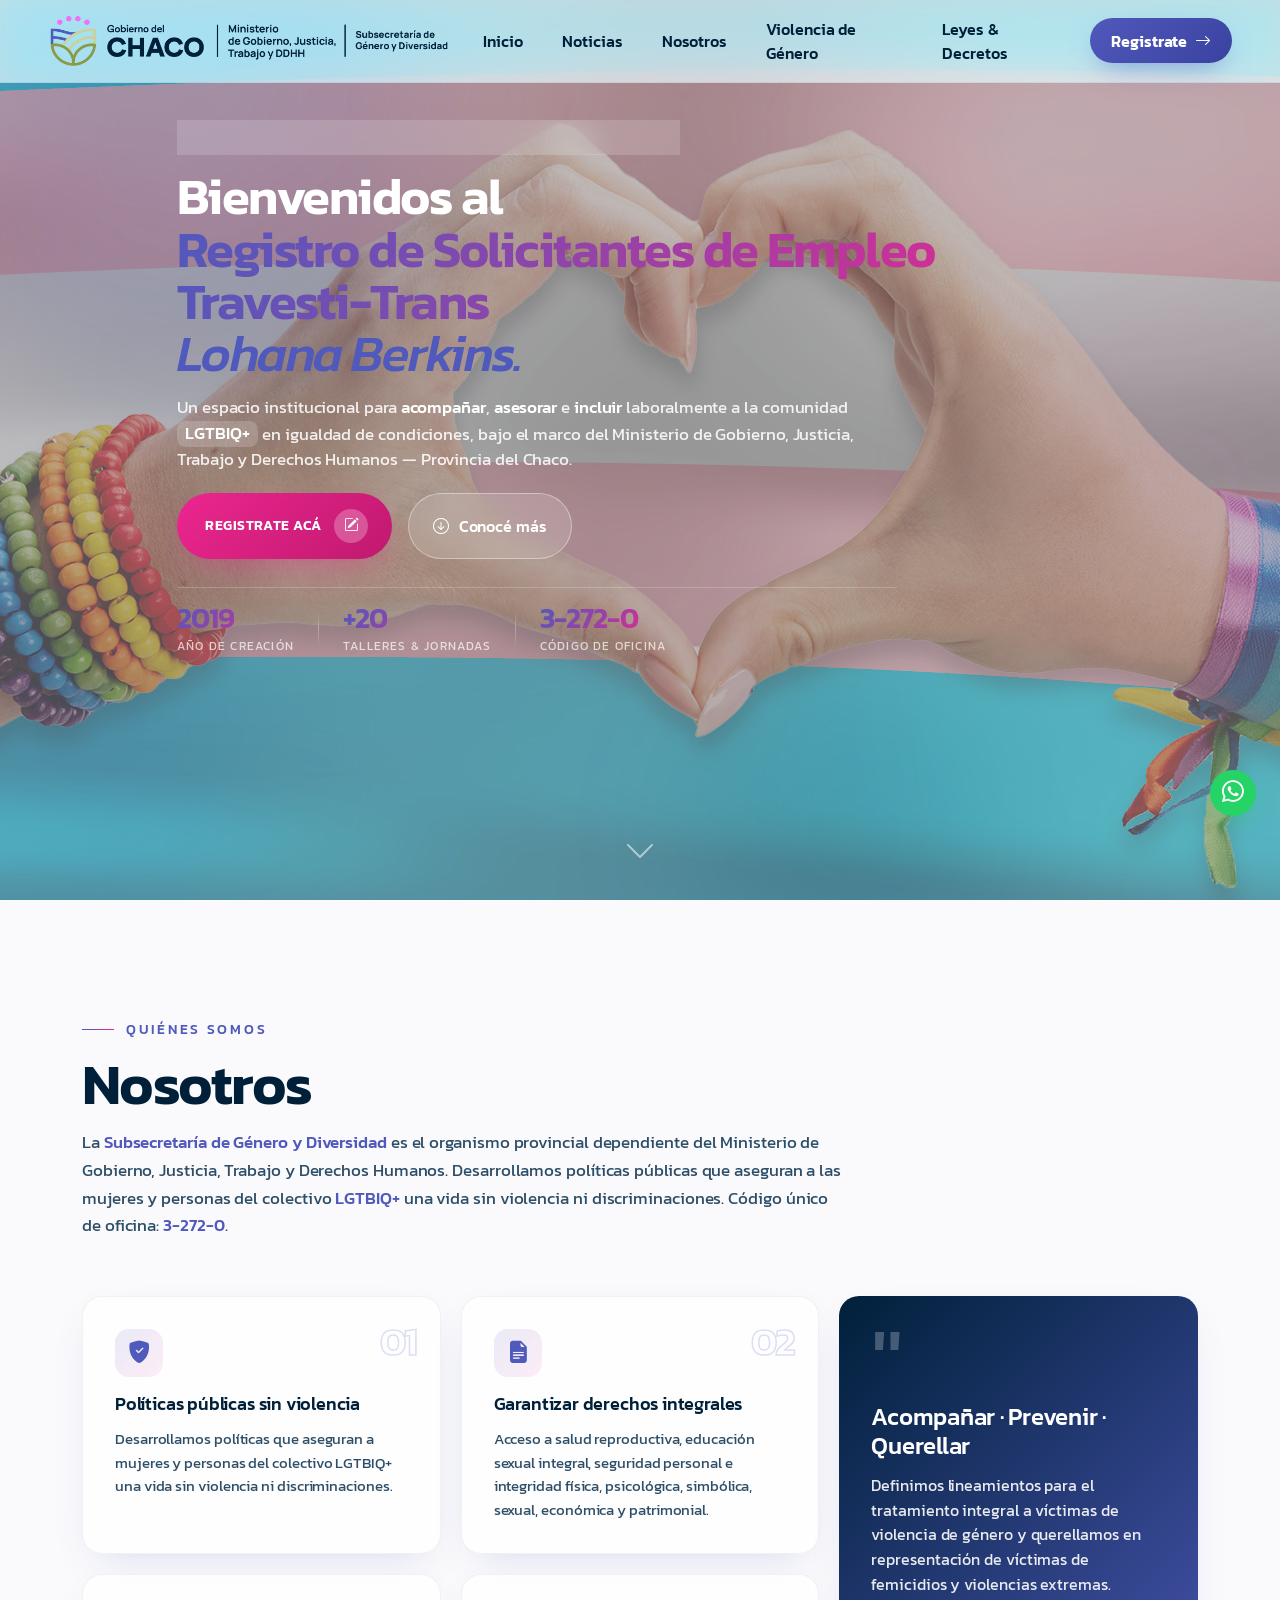
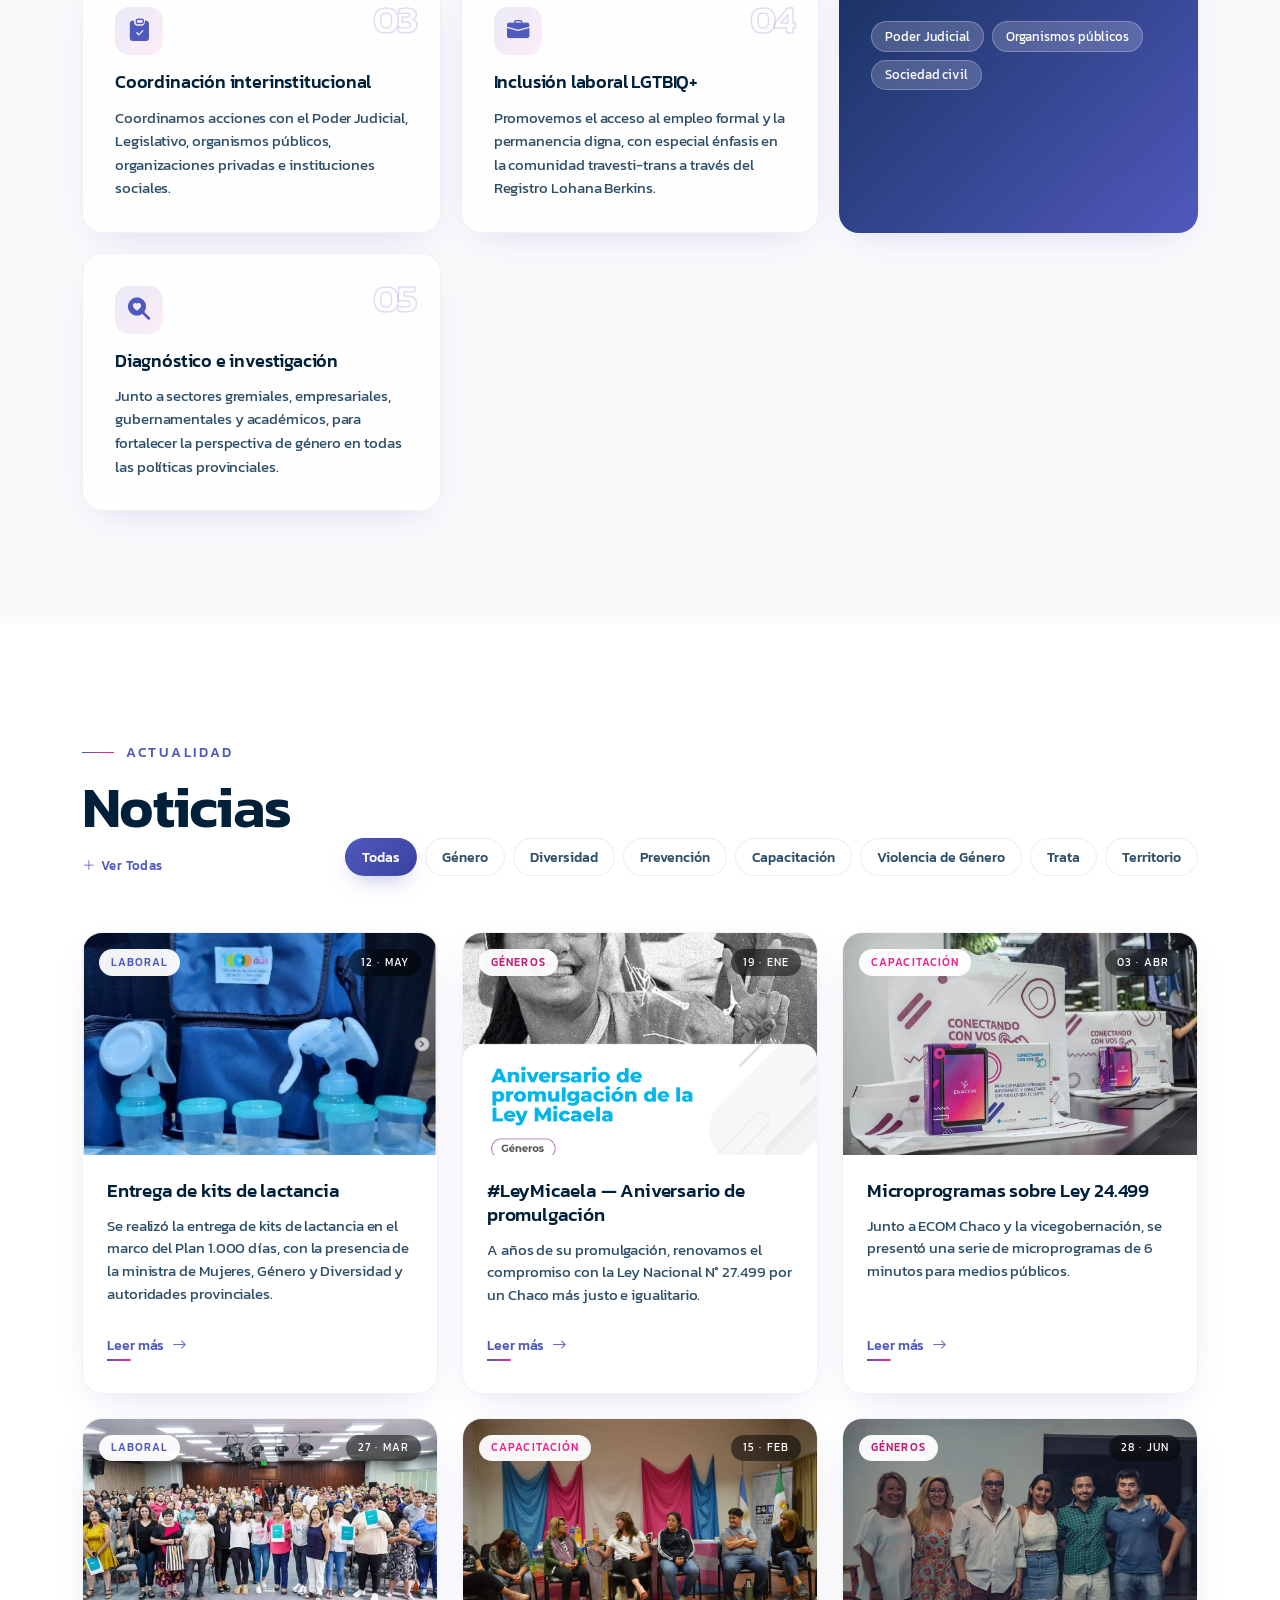
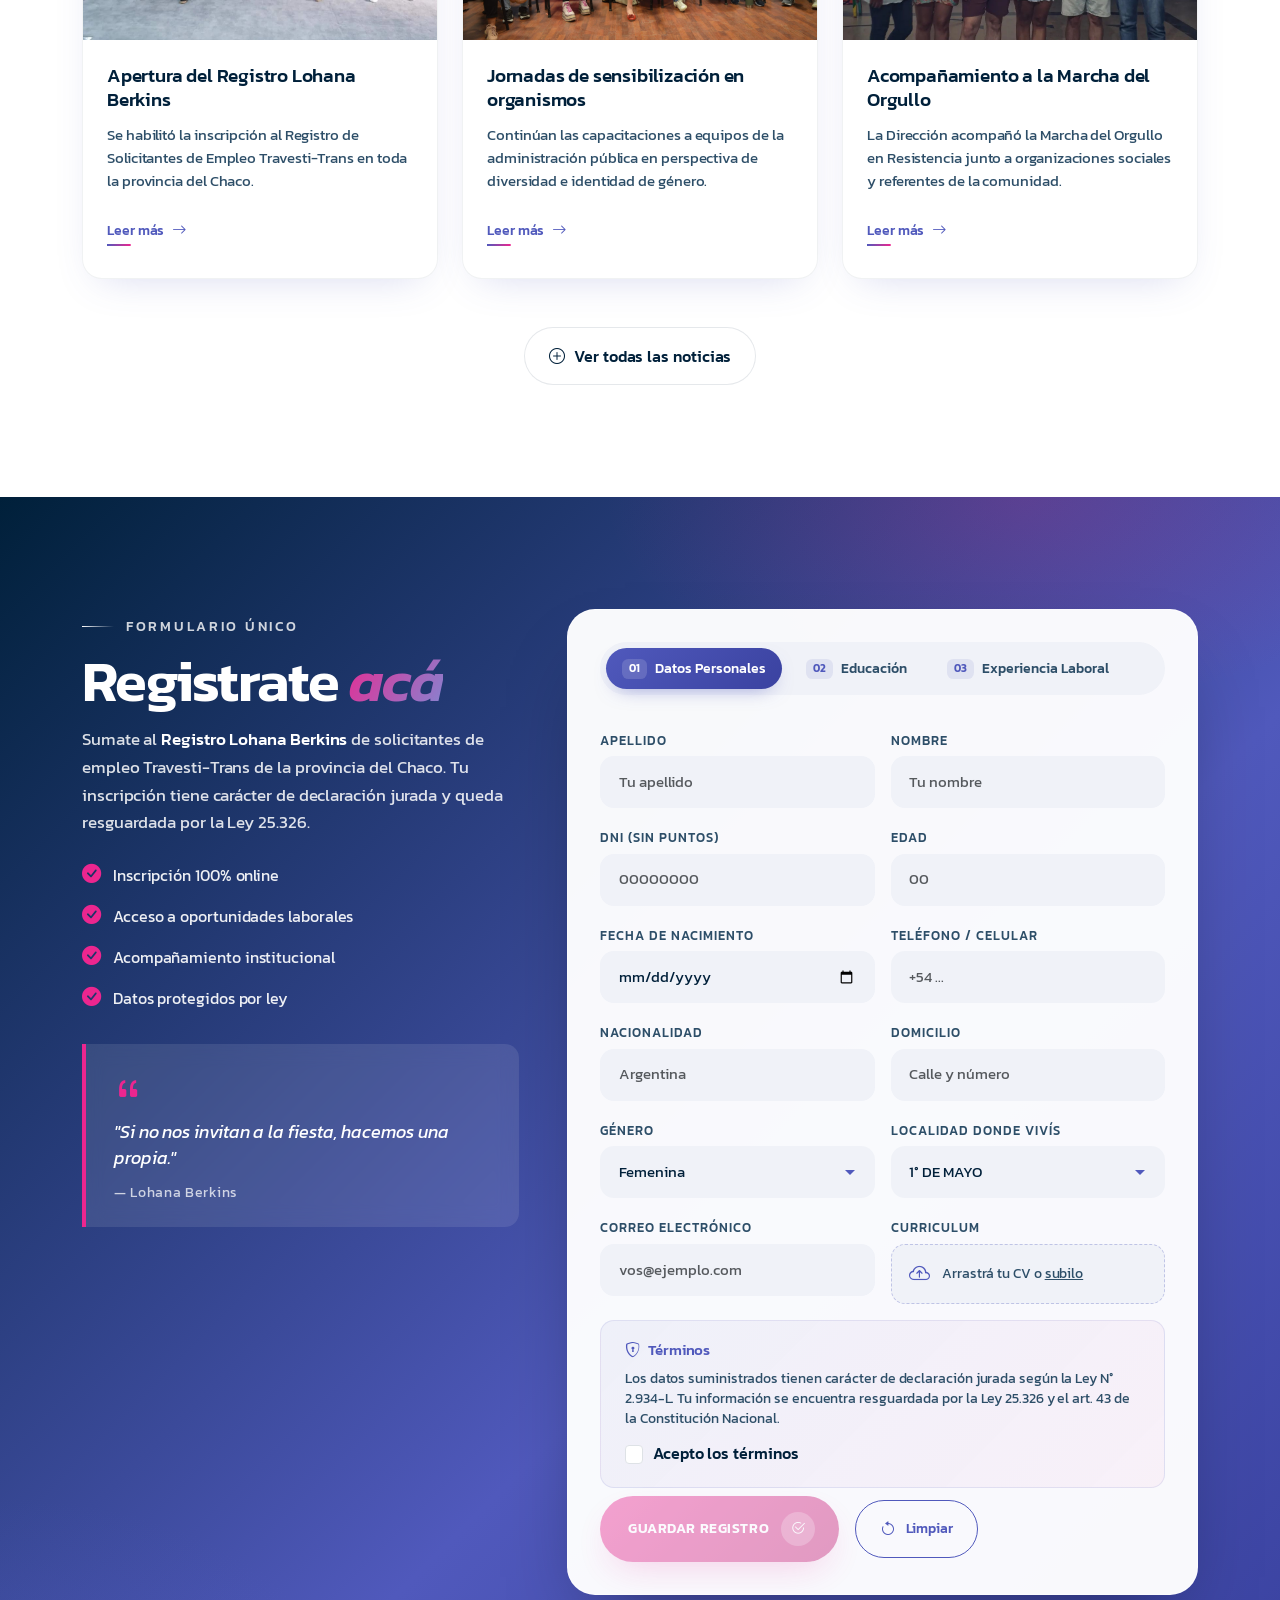
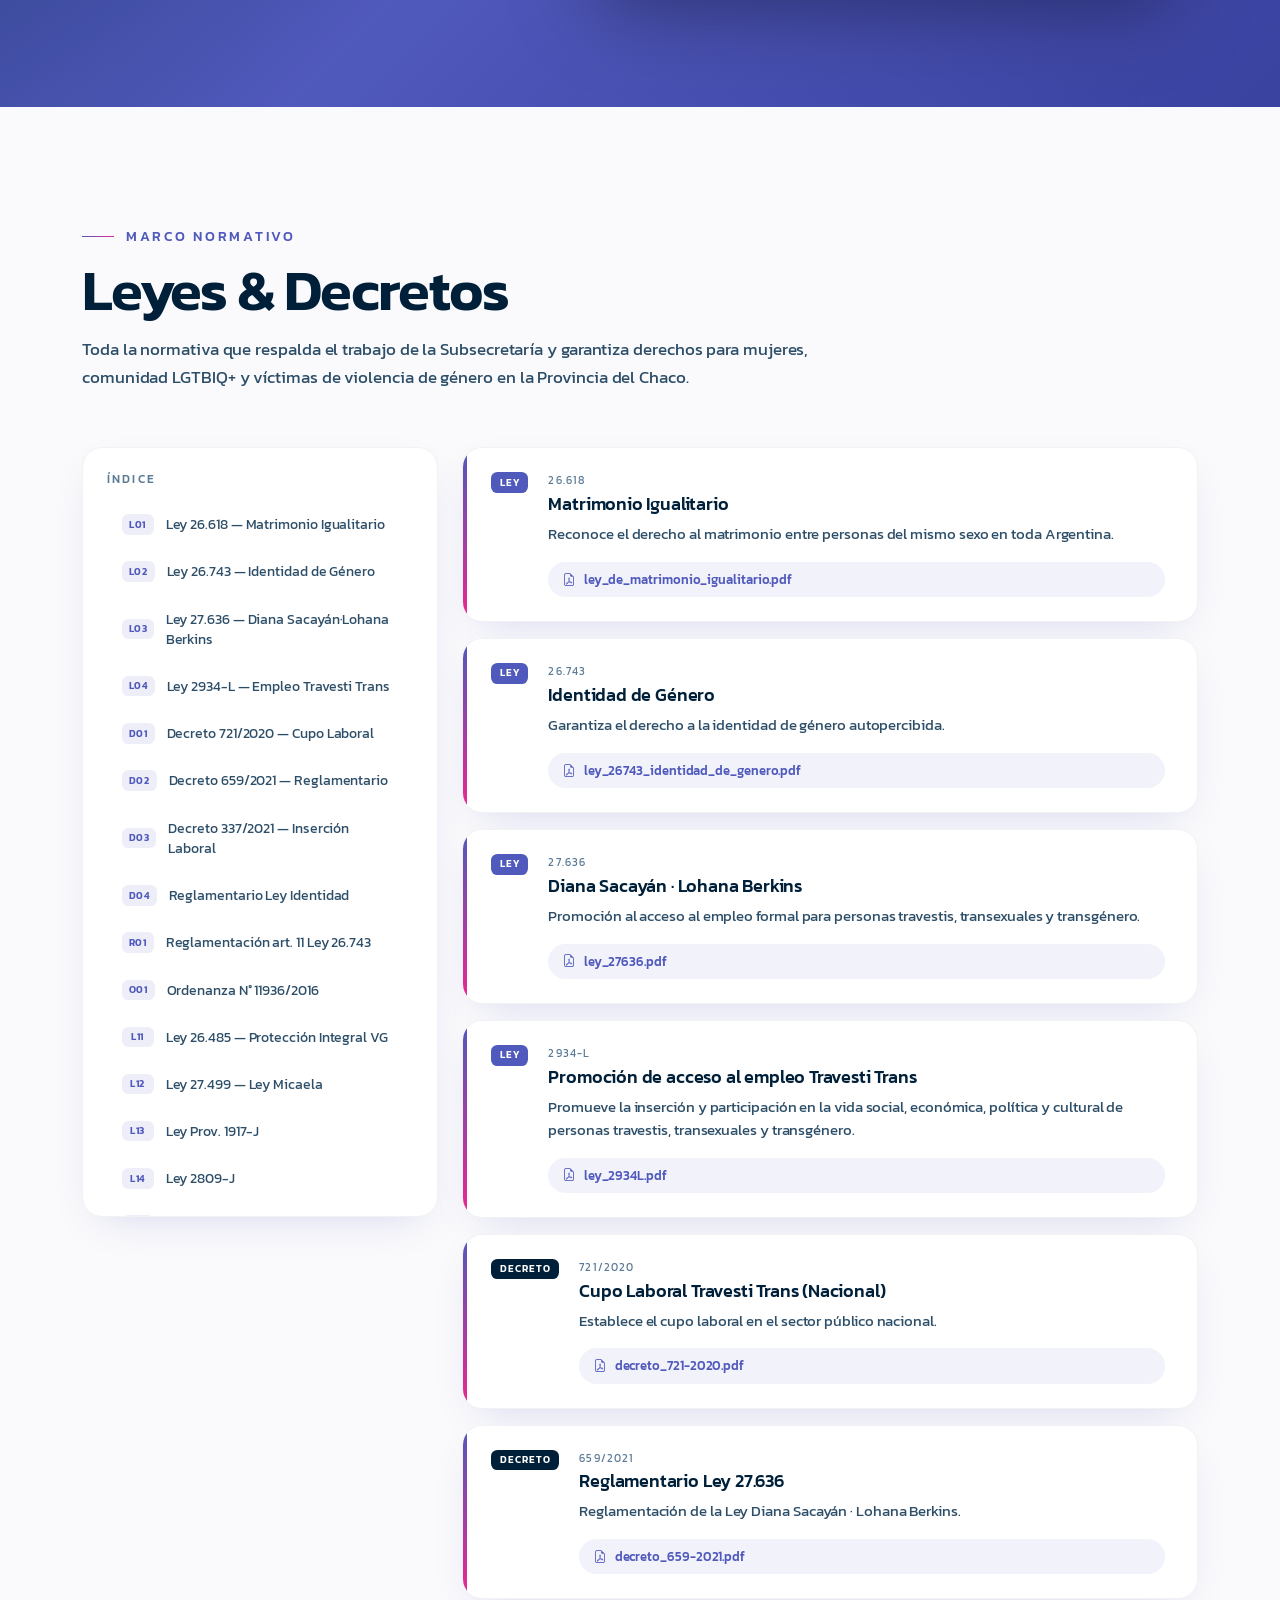
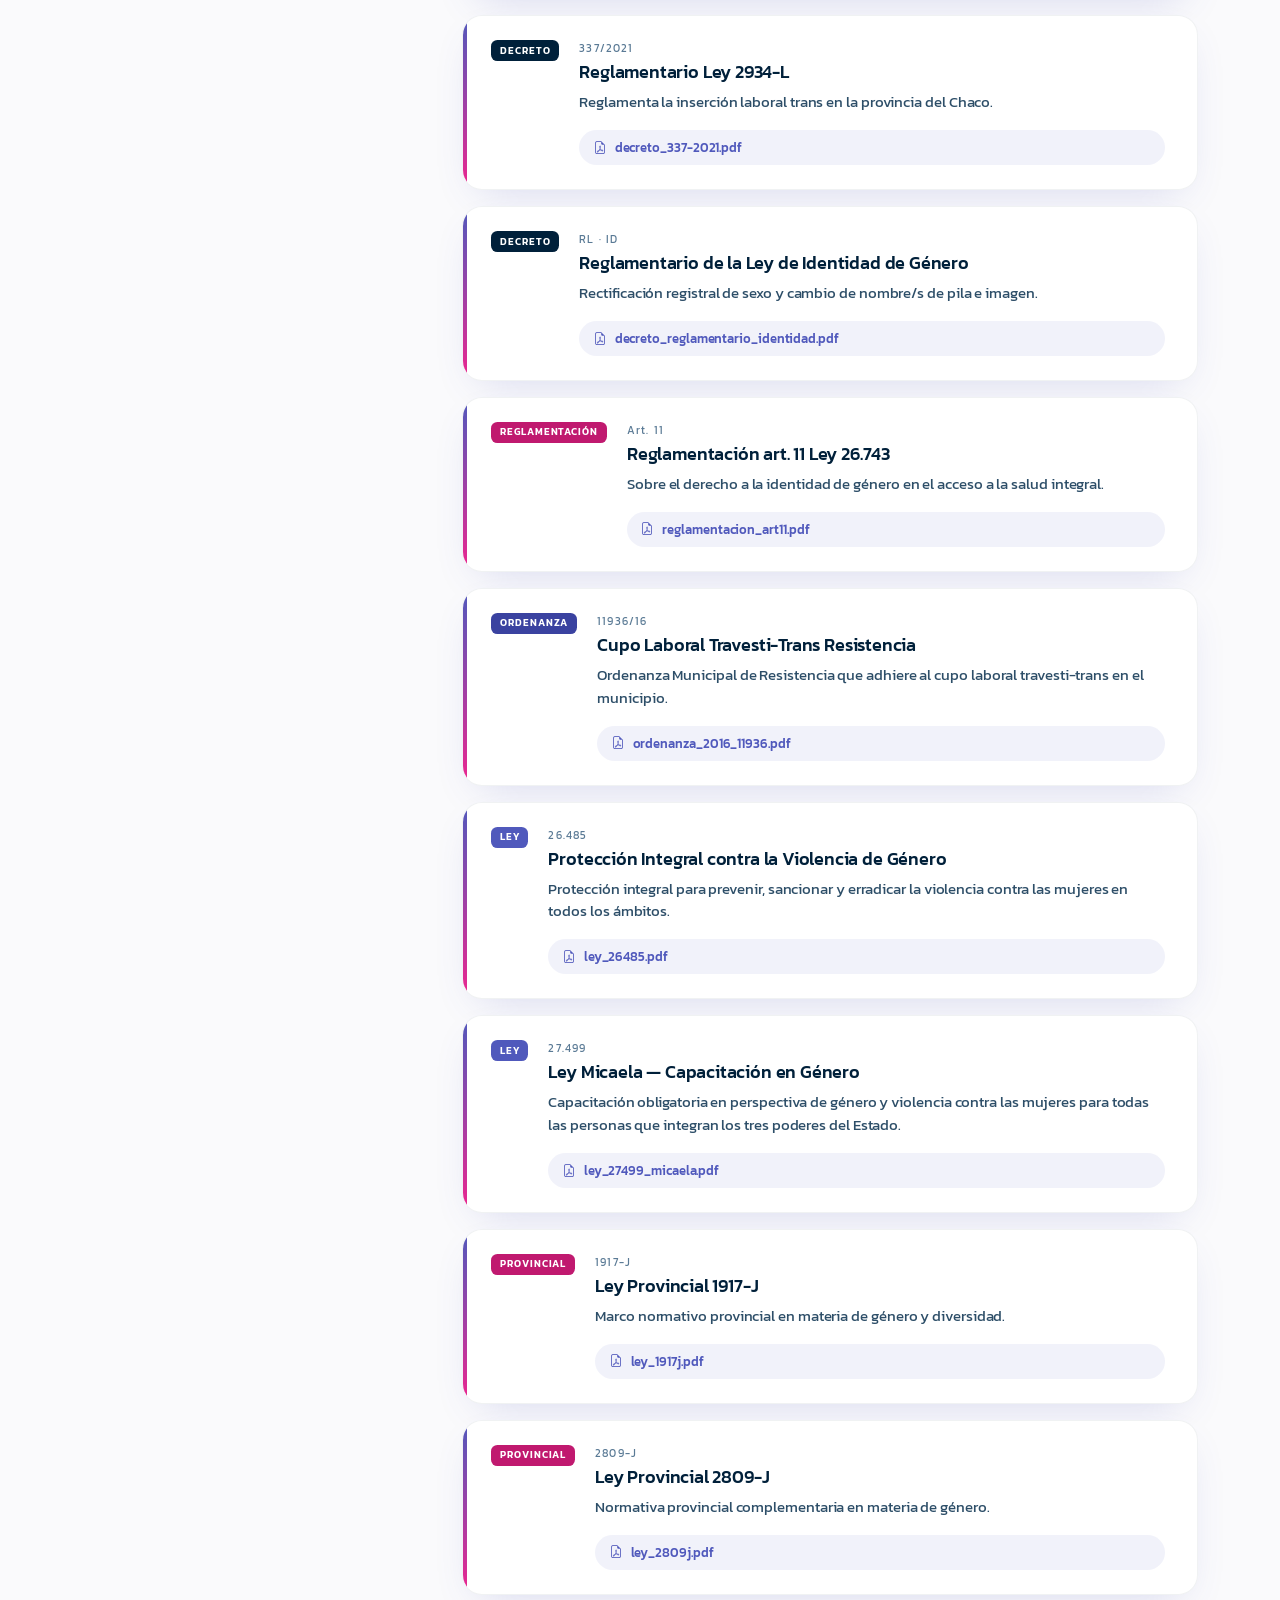
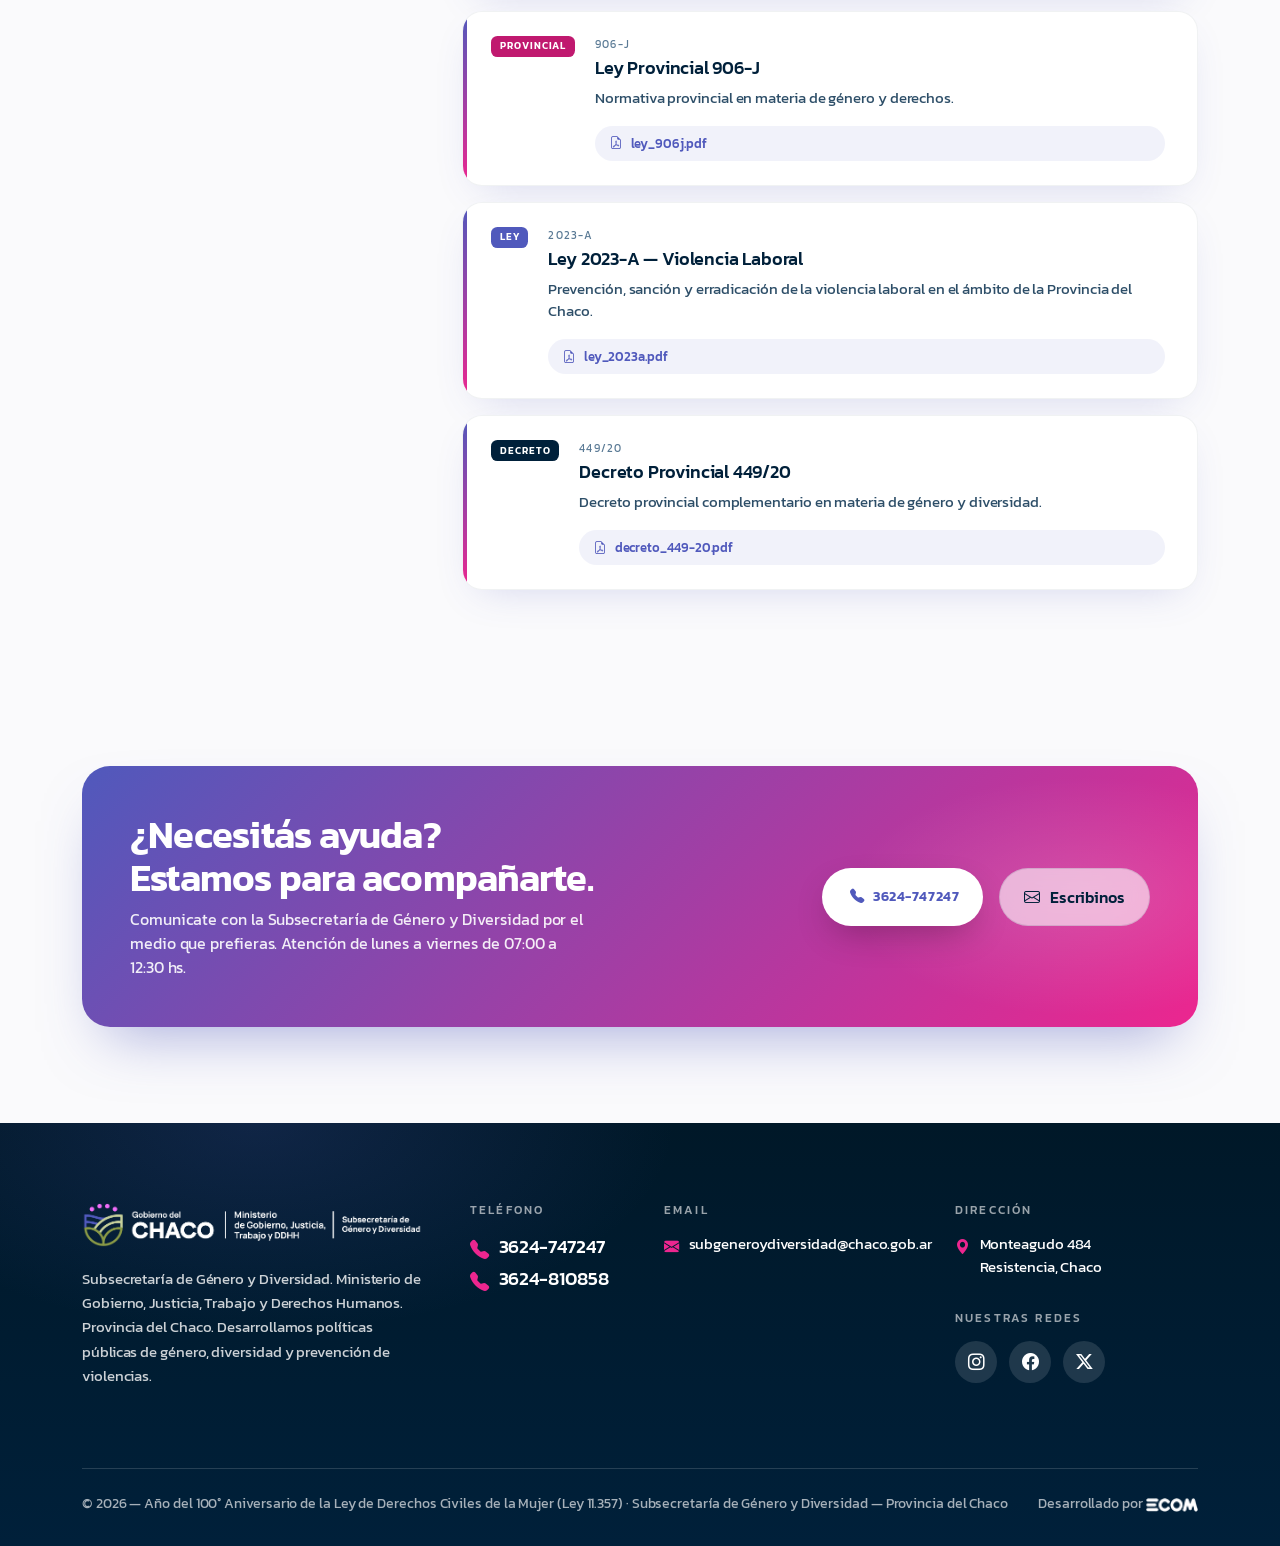
==== commit c79a403a: "Cambio minimo en footer" ====
--- a/index.html
+++ b/index.html
@@ -1016,10 +1016,10 @@
           <i class="bi bi-geo-alt-fill"></i>
           Monteagudo 484<br>Resistencia, Chaco
         </p>
-        <h6 class="footer-h mt-4">Instagram</h6>
+        <!-- <h6 class="footer-h mt-4">Instagram</h6>
         <a href="https://instagram.com/sub_generoydiversidad" target="_blank" rel="noopener" class="footer-link">
           <i class="bi bi-instagram"></i> @sub_generoydiversidad
-        </a>
+        </a> -->
         <h6 class="footer-h mt-3">Nuestras redes</h6>
         <div class="socials">
           <a href="https://instagram.com/sub_generoydiversidad" target="_blank" aria-label="Instagram"><i class="bi bi-instagram"></i></a>
